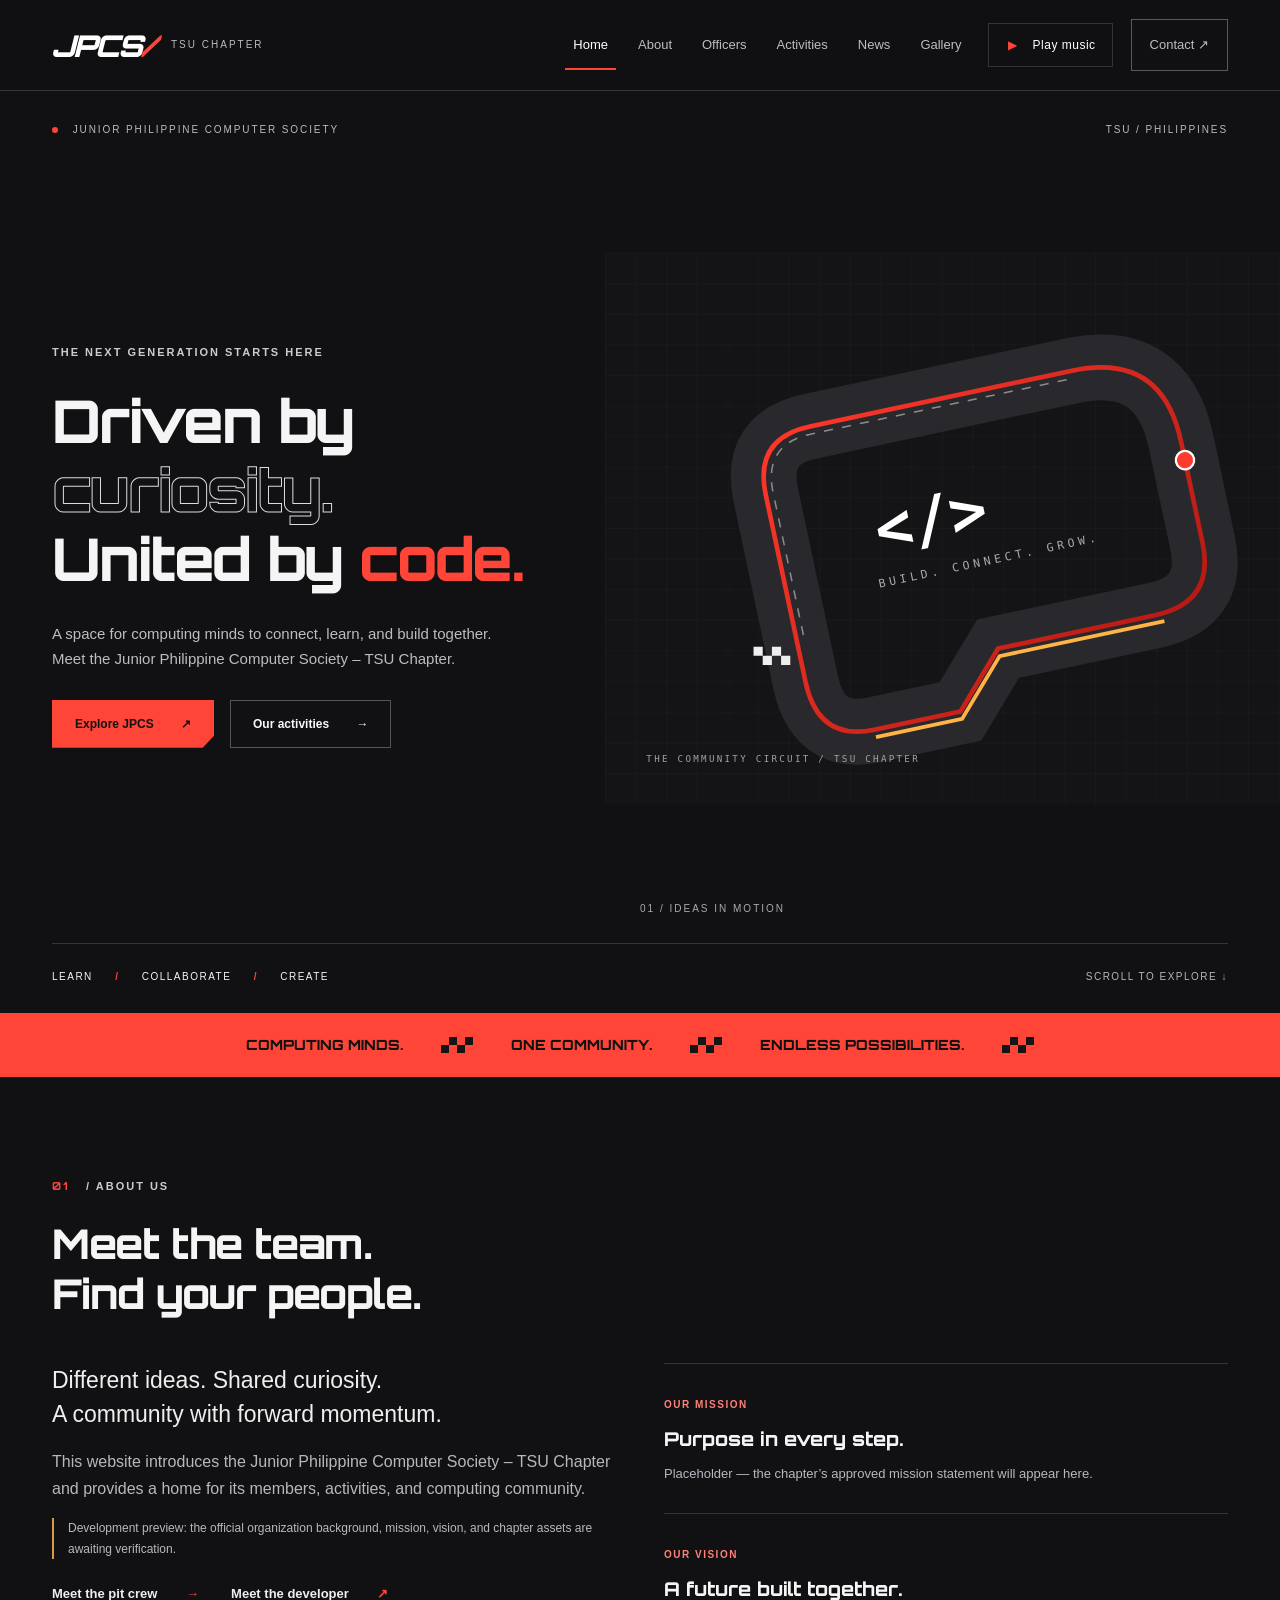
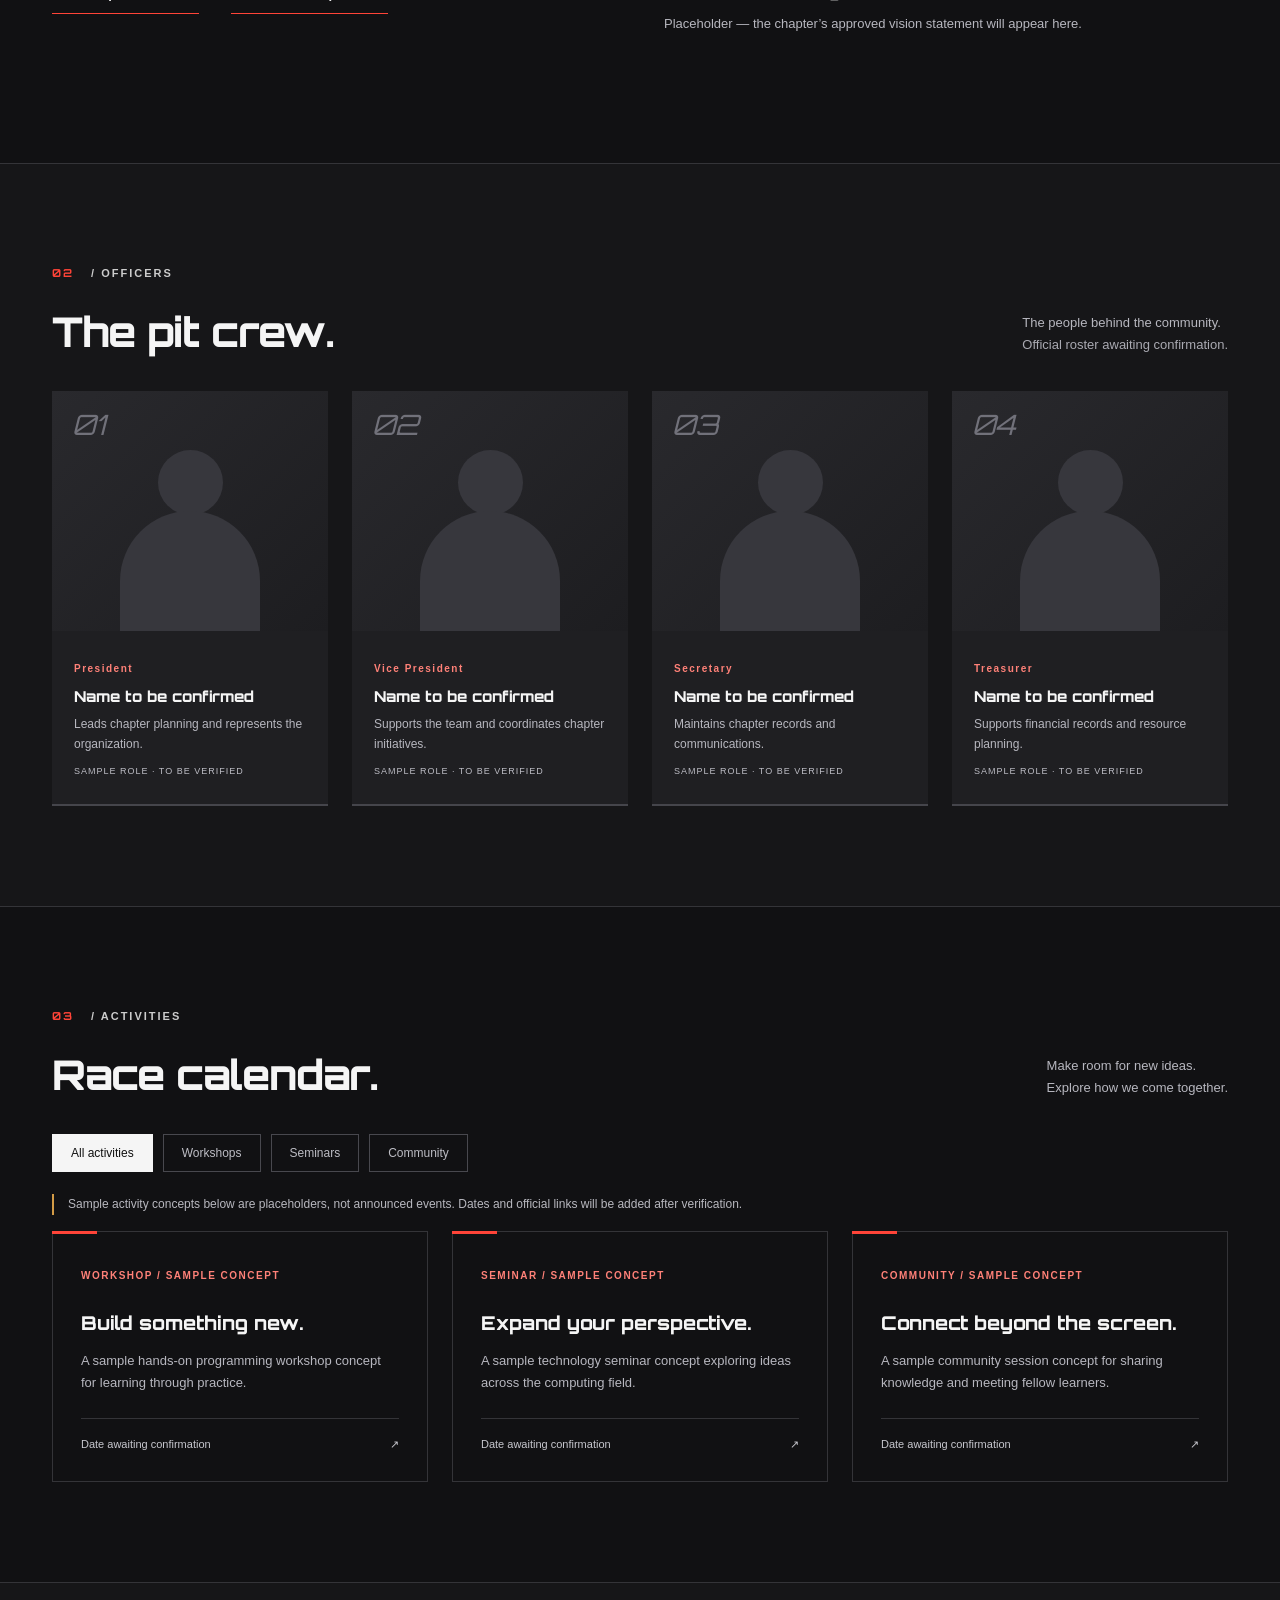
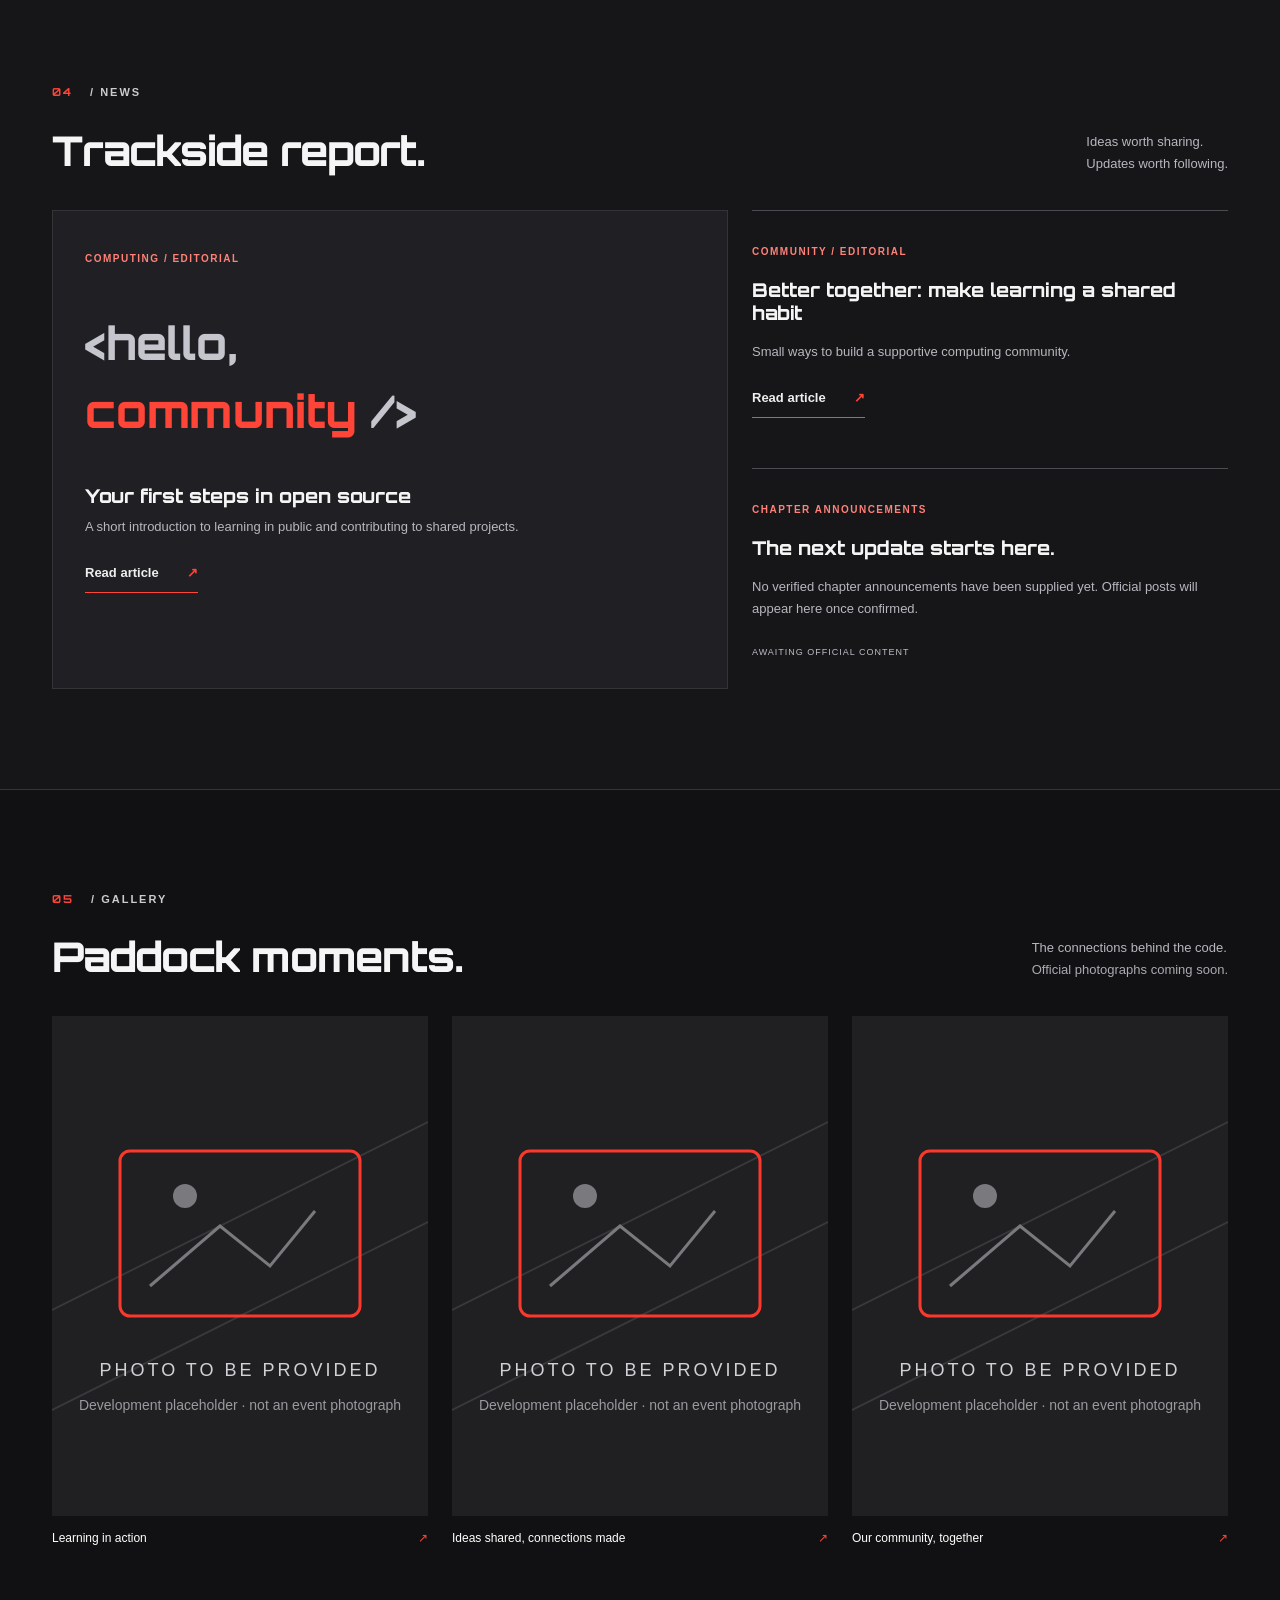
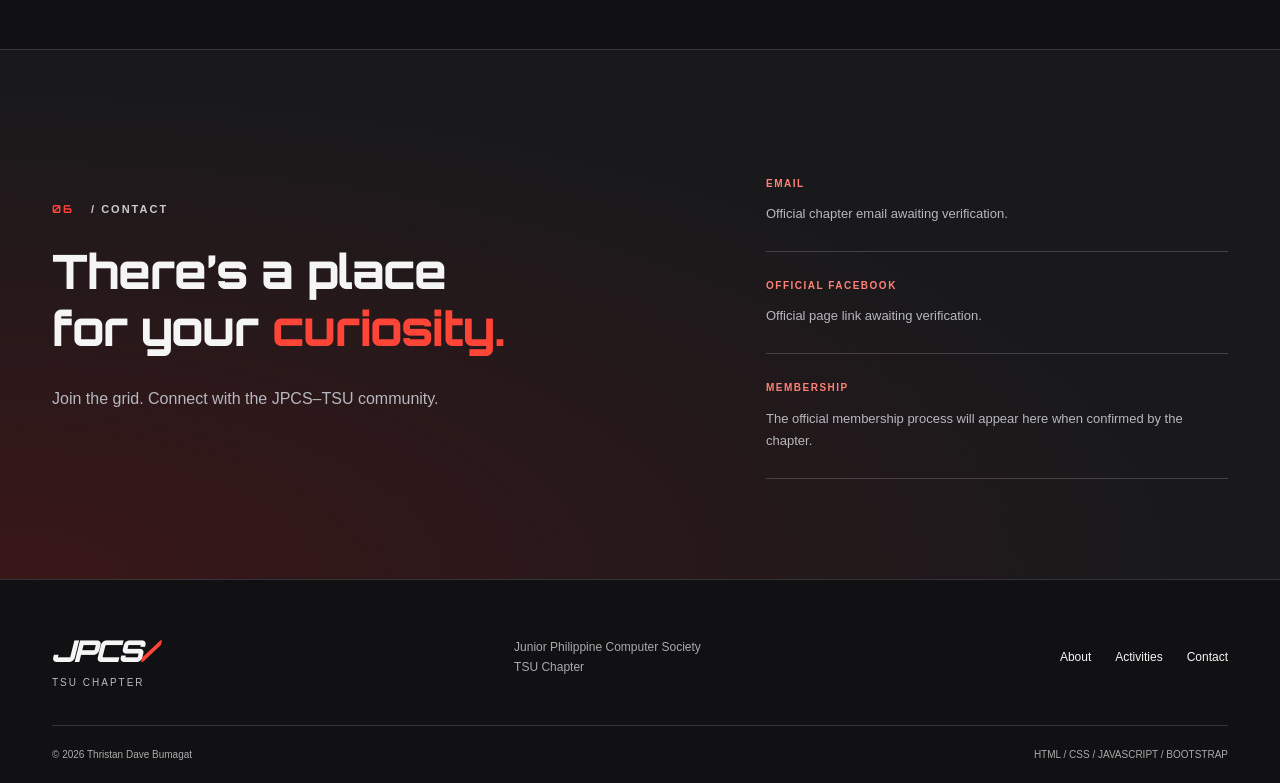
==== index.html @ ad4d5670 "fix directory issues" ====
<!doctype html>
<html lang="en">

<head>
    <meta charset="utf-8">
    <meta name="viewport" content="width=device-width, initial-scale=1">
    <meta name="description"
        content="Discover the Junior Philippine Computer Society – TSU Chapter: its community, team, activities, and announcements.">
    <meta name="theme-color" content="#111113">
    <title>JPCS–TSU | Driven by community</title>
    <link href="https://cdn.jsdelivr.net/npm/bootstrap@5.3.8/dist/css/bootstrap.min.css" rel="stylesheet" integrity="sha384-sRIl4kxILFvY47J16cr9ZwB07vP4J8+LH7qKQnuqkuIAvNWLzeN8tE5YBujZqJLB" crossorigin="anonymous">
    <link rel="icon" href="assets/images/favicon.svg" type="image/svg+xml">
    <link rel="stylesheet" href="vendor/bootstrap/bootstrap.min.css">
    <link rel="stylesheet" href="css/style.css">
</head>

<body><a class="skip-link" href="#main">Skip to content</a>
    <header class="site-header">
        <nav class="navbar navbar-expand-lg container" aria-label="Main navigation"><a class="navbar-brand"
                href="#home"><span class="brand">JPCS<span class="red">/</span></span><span class="brand-sub">TSU
                    CHAPTER</span></a><button class="navbar-toggler" type="button" data-bs-toggle="collapse"
                data-bs-target="#navigation" aria-controls="navigation" aria-expanded="false"
                aria-label="Toggle navigation"><span class="navbar-toggler-icon"></span></button>
            <div class="collapse navbar-collapse" id="navigation">
                <ul class="navbar-nav ms-auto">
                    <li class="nav-item"><a class="nav-link active" aria-current="location" href="#home">Home</a></li>
                    <li class="nav-item"><a class="nav-link" href="#about">About</a></li>
                    <li class="nav-item"><a class="nav-link" href="#officers">Officers</a></li>
                    <li class="nav-item"><a class="nav-link" href="#activities">Activities</a></li>
                    <li class="nav-item"><a class="nav-link" href="#news">News</a></li>
                    <li class="nav-item"><a class="nav-link" href="#gallery">Gallery</a></li>
                    <li class="nav-item music-nav-item"><button type="button" class="music-toggle" id="music-toggle" aria-controls="hero-music" aria-label="Play opening titles music" aria-pressed="false">
                                <span id="music-icon" aria-hidden="true">▶</span>
                                <span id="music-label">Play music</span>
                            </button></li>
                    <li class="nav-item"><a class="nav-link contact-nav" href="#contact">Contact <span
                                aria-hidden="true">↗</span></a></li>
                </ul>
            </div>
            
        </nav>
    </header>
    <main id="main">
        <section id="home" class="hero">
            <div class="container">
                <div class="hero-top"><span><i class="status-dot"></i> JUNIOR PHILIPPINE COMPUTER
                        SOCIETY</span><span>TSU / PHILIPPINES</span></div>
                <div class="row align-items-center g-0">
                    <div class="col-lg-6 hero-copy">
                        <p class="eyebrow">THE NEXT GENERATION STARTS HERE</p>
                        <h1>Driven by<br><span class="outline">curiosity.</span><br>United by <span
                                class="red">code.</span></h1>
                        <p class="hero-description">A space for computing minds to connect, learn, and build together.
                            Meet the Junior Philippine Computer Society – TSU Chapter.</p>
                        <div class="d-flex flex-wrap gap-3"><a class="btn btn-racing" href="#about">Explore JPCS <span
                                    aria-hidden="true">↗</span></a><a class="btn btn-outline-light"
                                href="#activities">Our activities <span aria-hidden="true">→</span></a></div>
                    </div>
                    <div class="col-lg-6 circuit-wrap"><img class="circuit" src="assets/images/community-circuit.svg"
                            width="960" height="720"
                            alt="An illustrated racing circuit with a code symbol, representing the computing community"><div class="circuit-controls">
                            
                            <span class="circuit-label">01 / IDEAS IN MOTION</span>
                        </div>
                        <audio id="hero-music" preload="none" src="assets/audio/opening-titles.mp3"></audio>
                        <span id="music-status" class="visually-hidden" role="status"></span></div>
                </div>
                <div class="hero-bottom"><span>LEARN <b>/</b> COLLABORATE <b>/</b> CREATE</span><a href="#about">SCROLL
                        TO EXPLORE ↓</a></div>
            </div>
        </section>
        <div class="ticker" aria-hidden="true"><span>COMPUTING MINDS.</span><span class="checkers"></span><span>ONE
                COMMUNITY.</span><span class="checkers"></span><span>ENDLESS POSSIBILITIES.</span><span
                class="checkers"></span></div>
        <section id="about" class="section">
            <div class="container">
                <div class="section-title">
                    <p class="eyebrow"><span>01</span> / ABOUT US</p>
                    <h2>Meet the team.<br>Find your people.</h2>
                </div>
                <div class="row g-5">
                    <div class="col-lg-6">
                        <p class="lead">Different ideas. Shared curiosity.<br>A community with forward momentum.</p>
                        <p>This website introduces the Junior Philippine Computer Society – TSU Chapter and provides a
                            home for its members, activities, and computing community.</p>
                        <p class="content-note">Development preview: the official organization background, mission,
                            vision, and chapter assets are awaiting verification.</p>
                        <div class="about-actions"><a class="text-link" href="#officers">Meet the pit crew <span
                                    aria-hidden="true">→</span></a><button type="button" class="text-link"
                                data-bs-toggle="modal" data-bs-target="#developer-modal">Meet the developer <span
                                    aria-hidden="true">↗</span></button>
                        </div>
                    </div>
                    <div class="col-lg-6">
                        <div class="principle"><span class="small-label">OUR MISSION</span>
                            <h3>Purpose in every step.</h3>
                            <p>Placeholder — the chapter’s approved mission statement will appear here.</p>
                        </div>
                        <div class="principle"><span class="small-label">OUR VISION</span>
                            <h3>A future built together.</h3>
                            <p>Placeholder — the chapter’s approved vision statement will appear here.</p>
                        </div>
                    </div>
                </div>
            </div>
        </section>
        <section id="officers" class="section section-alt">
            <div class="container">
                <div class="heading-row">
                    <div>
                        <p class="eyebrow"><span>02</span> / OFFICERS</p>
                        <h2>The pit crew.</h2>
                    </div>
                    <p>The people behind the community.<br><span class="muted">Official roster awaiting
                            confirmation.</span></p>
                </div>
                <div class="row g-4" id="officer-grid">
                    <div class="col-6 col-lg-3">
                        <article class="officer-card">
                            <div class="portrait" role="img" aria-label="Officer photograph placeholder"><span>01</span>
                            </div>
                            <div class="officer-copy"><span class="small-label">President</span>
                                <h3>Name to be confirmed</h3>
                                <p>Leads chapter planning and represents the organization.</p><span
                                    class="placeholder-label">SAMPLE ROLE · TO BE VERIFIED</span>
                            </div>
                        </article>
                    </div>
                    <div class="col-6 col-lg-3">
                        <article class="officer-card">
                            <div class="portrait" role="img" aria-label="Officer photograph placeholder"><span>02</span>
                            </div>
                            <div class="officer-copy"><span class="small-label">Vice President</span>
                                <h3>Name to be confirmed</h3>
                                <p>Supports the team and coordinates chapter initiatives.</p><span
                                    class="placeholder-label">SAMPLE ROLE · TO BE VERIFIED</span>
                            </div>
                        </article>
                    </div>
                    <div class="col-6 col-lg-3">
                        <article class="officer-card">
                            <div class="portrait" role="img" aria-label="Officer photograph placeholder"><span>03</span>
                            </div>
                            <div class="officer-copy"><span class="small-label">Secretary</span>
                                <h3>Name to be confirmed</h3>
                                <p>Maintains chapter records and communications.</p><span
                                    class="placeholder-label">SAMPLE ROLE · TO BE VERIFIED</span>
                            </div>
                        </article>
                    </div>
                    <div class="col-6 col-lg-3">
                        <article class="officer-card">
                            <div class="portrait" role="img" aria-label="Officer photograph placeholder"><span>04</span>
                            </div>
                            <div class="officer-copy"><span class="small-label">Treasurer</span>
                                <h3>Name to be confirmed</h3>
                                <p>Supports financial records and resource planning.</p><span
                                    class="placeholder-label">SAMPLE ROLE · TO BE VERIFIED</span>
                            </div>
                        </article>
                    </div>
                </div>
            </div>
        </section>
        <section id="activities" class="section">
            <div class="container">
                <div class="heading-row">
                    <div>
                        <p class="eyebrow"><span>03</span> / ACTIVITIES</p>
                        <h2>Race calendar.</h2>
                    </div>
                    <p>Make room for new ideas.<br>Explore how we come together.</p>
                </div>
                <div class="filters" role="group" aria-label="Filter activities"><button class="filter active"
                        data-filter="all" aria-pressed="true">All activities</button><button class="filter"
                        data-filter="workshop" aria-pressed="false">Workshops</button><button class="filter"
                        data-filter="seminar" aria-pressed="false">Seminars</button><button class="filter"
                        data-filter="community" aria-pressed="false">Community</button></div>
                <p class="content-note">Sample activity concepts below are placeholders, not announced events. Dates and
                    official links will be added after verification.</p>
                <div class="row g-4" id="activity-grid">
                    <div class="col-md-4 activity-item" data-category="workshop">
                        <article class="activity-card"><span class="small-label">WORKSHOP / SAMPLE CONCEPT</span>
                            <h3>Build something new.</h3>
                            <p>A sample hands-on programming workshop concept for learning through practice.</p>
                            <div class="activity-date"><span>Date awaiting confirmation</span><span>↗</span></div>
                        </article>
                    </div>
                    <div class="col-md-4 activity-item" data-category="seminar">
                        <article class="activity-card"><span class="small-label">SEMINAR / SAMPLE CONCEPT</span>
                            <h3>Expand your perspective.</h3>
                            <p>A sample technology seminar concept exploring ideas across the computing field.</p>
                            <div class="activity-date"><span>Date awaiting confirmation</span><span>↗</span></div>
                        </article>
                    </div>
                    <div class="col-md-4 activity-item" data-category="community">
                        <article class="activity-card"><span class="small-label">COMMUNITY / SAMPLE CONCEPT</span>
                            <h3>Connect beyond the screen.</h3>
                            <p>A sample community session concept for sharing knowledge and meeting fellow learners.</p>
                            <div class="activity-date"><span>Date awaiting confirmation</span><span>↗</span></div>
                        </article>
                    </div>
                </div>
                <p id="filter-status" class="visually-hidden" role="status"></p>
            </div>
        </section>
        <section id="news" class="section section-alt">
            <div class="container">
                <div class="heading-row">
                    <div>
                        <p class="eyebrow"><span>04</span> / NEWS</p>
                        <h2>Trackside report.</h2>
                    </div>
                    <p>Ideas worth sharing.<br>Updates worth following.</p>
                </div>
                <div class="row g-4">
                    <div class="col-md-7">
                        <article class="news-feature"><span class="small-label">COMPUTING / EDITORIAL</span>
                            <div class="code-art" aria-hidden="true">&lt;hello,<br><span>community</span> /&gt;</div>
                            <h3>Your first steps in open source</h3>
                            <p>A short introduction to learning in public and contributing to shared projects.</p>
                            <button class="text-link" data-bs-toggle="modal" data-bs-target="#open-source-modal">Read
                                article <span aria-hidden="true">↗</span></button>
                        </article>
                    </div>
                    <div class="col-md-5">
                        <article class="news-small"><span class="small-label">COMMUNITY / EDITORIAL</span>
                            <h3>Better together: make learning a shared habit</h3>
                            <p>Small ways to build a supportive computing community.</p><button class="text-link"
                                data-bs-toggle="modal" data-bs-target="#learning-modal">Read article <span
                                    aria-hidden="true">↗</span></button>
                        </article>
                        <article class="news-small announcement"><span class="small-label">CHAPTER ANNOUNCEMENTS</span>
                            <h3>The next update starts here.</h3>
                            <p>No verified chapter announcements have been supplied yet. Official posts will appear here
                                once confirmed.</p><span class="placeholder-label">AWAITING OFFICIAL CONTENT</span>
                        </article>
                    </div>
                </div>
            </div>
        </section>
        <section id="gallery" class="section">
            <div class="container">
                <div class="heading-row">
                    <div>
                        <p class="eyebrow"><span>05</span> / GALLERY</p>
                        <h2>Paddock moments.</h2>
                    </div>
                    <p>The connections behind the code.<br><span class="muted">Official photographs coming soon.</span>
                    </p>
                </div>
                <div class="row g-4" id="gallery-grid">
                    <div class="col-md-4"><button type="button" class="gallery-button" data-bs-toggle="modal"
                            data-bs-target="#gallery-0-modal"
                            aria-label="View Learning in action photo placeholder"><img
                                src="assets/images/photo-placeholder.svg" width="800" height="500" loading="lazy"
                                alt="Photo placeholder for Learning in action; official photograph not yet provided"><span
                                class="gallery-caption"><span>Learning in action</span><span
                                    aria-hidden="true">↗</span></span></button></div>
                    <div class="col-md-4"><button type="button" class="gallery-button" data-bs-toggle="modal"
                            data-bs-target="#gallery-1-modal"
                            aria-label="View Ideas shared, connections made photo placeholder"><img
                                src="assets/images/photo-placeholder.svg" width="800" height="500" loading="lazy"
                                alt="Photo placeholder for Ideas shared, connections made; official photograph not yet provided"><span
                                class="gallery-caption"><span>Ideas shared, connections made</span><span
                                    aria-hidden="true">↗</span></span></button></div>
                    <div class="col-md-4"><button type="button" class="gallery-button" data-bs-toggle="modal"
                            data-bs-target="#gallery-2-modal"
                            aria-label="View Our community, together photo placeholder"><img
                                src="assets/images/photo-placeholder.svg" width="800" height="500" loading="lazy"
                                alt="Photo placeholder for Our community, together; official photograph not yet provided"><span
                                class="gallery-caption"><span>Our community, together</span><span
                                    aria-hidden="true">↗</span></span></button></div>
                </div>
            </div>
        </section>
        <section id="contact" class="section contact-section">
            <div class="container">
                <div class="row g-5 align-items-center">
                    <div class="col-lg-7">
                        <p class="eyebrow"><span>06</span> / CONTACT</p>
                        <h2>There’s a place<br>for your <span class="red">curiosity.</span></h2>
                        <p>Join the grid. Connect with the JPCS–TSU community.</p>
                    </div>
                    <div class="col-lg-5">
                        <div class="contact-line"><span class="small-label">EMAIL</span>
                            <p>Official chapter email awaiting verification.</p>
                        </div>
                        <div class="contact-line"><span class="small-label">OFFICIAL FACEBOOK</span>
                            <p>Official page link awaiting verification.</p>
                        </div>
                        <div class="contact-line"><span class="small-label">MEMBERSHIP</span>
                            <p>The official membership process will appear here when confirmed by the chapter.</p>
                        </div>
                    </div>
                </div>
            </div>
        </section>
    </main>
    <footer>
        <div class="container">
            <div class="footer-top"><a class="brand" href="#home">JPCS<span class="red">/</span><span
                        class="brand-sub">TSU CHAPTER</span></a>
                <p>Junior Philippine Computer Society<br>TSU Chapter</p>
                <nav aria-label="Footer navigation"><a href="#about">About</a><a href="#activities">Activities</a><a
                        href="#contact">Contact</a></nav>
            </div>
            <div class="footer-bottom"><span>© <span id="year"></span> <a target="_blank"
                        href="https://kodekz.vercel.app/">Thristan Dave Bumagat</a></span><span>HTML / CSS
                    / JAVASCRIPT / BOOTSTRAP</span></div>
        </div>
    </footer>
    <button id="back-top" class="back-top" aria-label="Back to top" hidden>↑</button>
    <img id="back-top-car" class="back-top-car" src="assets/images/ferrari-car.avif" alt="" aria-hidden="true" hidden>
    <div class="modal fade" id="developer-modal" tabindex="-1" aria-labelledby="developer-modal-title"
        aria-hidden="true">
        <div class="modal-dialog modal-lg modal-dialog-centered modal-dialog-scrollable">
            <div class="modal-content">
                <div class="modal-header">
                    <h3 class="modal-title fs-5" id="developer-modal-title">Meet the developer</h3><button type="button"
                        class="btn-close btn-close-white" data-bs-dismiss="modal" aria-label="Close"></button>
                </div>
                <div class="modal-body article-body developer-profile">
                    <p>DESIGN &amp; DEVELOPMENT</p>
                    <p>Thristan Dave Bumagat</p>
                    <p>BSCS 3A</p>
                    <p>Built from my own wireframe, this website reflects a design and development process that I
                        directed from the start.</p>
                    <p>Rather than relying on unstructured prompts or vibe coding, I used agent-driven development with
                        Codex, guided by my own skills.md instructions. I defined the layout, set the requirements, and
                        directed the implementation to bring my design to life.</p><a
                        class="text-link developer-portfolio" href="https://kodekz.vercel.app/" target="_blank"
                        rel="noopener noreferrer">Check out my portfolio <span aria-hidden="true">↗</span><span
                            class="visually-hidden"> (opens in a new tab)</span></a>
                </div>
            </div>
        </div>
    </div>
    <div class="modal fade" id="open-source-modal" tabindex="-1" aria-labelledby="open-source-modal-title"
        aria-hidden="true">
        <div class="modal-dialog modal-lg modal-dialog-centered modal-dialog-scrollable">
            <div class="modal-content">
                <div class="modal-header">
                    <h3 class="modal-title fs-5" id="open-source-modal-title">Your first steps in open source</h3>
                    <button type="button" class="btn-close btn-close-white" data-bs-dismiss="modal"
                        aria-label="Close"></button>
                </div>
                <div class="modal-body article-body">
                    <p>Original introductory editorial · not an official chapter announcement.</p>
                    <p>Open source projects make their source code available under a license that defines how it may be
                        used, modified, and shared. Start by exploring a small project related to something you enjoy.
                        Read its README, license, and contribution guide before making changes.</p>
                    <p>A useful contribution can be a clearer explanation, a reproducible bug report, or a small
                        documentation fix. Ask focused questions and respect the maintainers’ time. Test your changes
                        and describe what you changed and why.</p>
                    <p>You do not need to know everything to begin. Choose one manageable task, learn from feedback, and
                        build confidence one contribution at a time.</p>
                </div>
            </div>
        </div>
    </div>
    <div class="modal fade" id="learning-modal" tabindex="-1" aria-labelledby="learning-modal-title" aria-hidden="true">
        <div class="modal-dialog modal-lg modal-dialog-centered modal-dialog-scrollable">
            <div class="modal-content">
                <div class="modal-header">
                    <h3 class="modal-title fs-5" id="learning-modal-title">Better together: make learning a shared habit
                    </h3><button type="button" class="btn-close btn-close-white" data-bs-dismiss="modal"
                        aria-label="Close"></button>
                </div>
                <div class="modal-body article-body">
                    <p>Original community editorial · not an official chapter announcement.</p>
                    <p>Learning alongside others gives you a chance to explain your thinking, compare approaches, and
                        discover questions you would not have asked alone.</p>
                    <p>Try a short study session with one clear goal. Take turns explaining a concept, leave room for
                        questions, and share resources with context. When someone gets stuck, guide them through the
                        reasoning instead of simply supplying an answer.</p>
                    <p>Keep the atmosphere welcoming. Credit the people whose work helps you, celebrate small
                        improvements, and remember that everyone starts somewhere.</p>
                </div>
            </div>
        </div>
    </div>
    <div class="modal fade" id="gallery-0-modal" tabindex="-1" aria-labelledby="gallery-0-modal-title"
        aria-hidden="true">
        <div class="modal-dialog modal-lg modal-dialog-centered modal-dialog-scrollable">
            <div class="modal-content">
                <div class="modal-header">
                    <h3 class="modal-title fs-5" id="gallery-0-modal-title">Learning in action</h3><button type="button"
                        class="btn-close btn-close-white" data-bs-dismiss="modal" aria-label="Close"></button>
                </div>
                <div class="modal-body"><img class="w-100" src="assets/images/photo-placeholder.svg" width="800"
                        height="500" alt="Development photo placeholder for Learning in action">
                    <p class="gallery-modal-caption mt-3 mb-0">Development placeholder. An approved chapter photograph
                        and verified caption will replace this illustration.</p>
                </div>
            </div>
        </div>
    </div>
    <div class="modal fade" id="gallery-1-modal" tabindex="-1" aria-labelledby="gallery-1-modal-title"
        aria-hidden="true">
        <div class="modal-dialog modal-lg modal-dialog-centered modal-dialog-scrollable">
            <div class="modal-content">
                <div class="modal-header">
                    <h3 class="modal-title fs-5" id="gallery-1-modal-title">Ideas shared, connections made</h3><button
                        type="button" class="btn-close btn-close-white" data-bs-dismiss="modal"
                        aria-label="Close"></button>
                </div>
                <div class="modal-body"><img class="w-100" src="assets/images/photo-placeholder.svg" width="800"
                        height="500" alt="Development photo placeholder for Ideas shared, connections made">
                    <p class="gallery-modal-caption mt-3 mb-0">Development placeholder. An approved chapter photograph
                        and verified caption will replace this illustration.</p>
                </div>
            </div>
        </div>
    </div>
    <div class="modal fade" id="gallery-2-modal" tabindex="-1" aria-labelledby="gallery-2-modal-title"
        aria-hidden="true">
        <div class="modal-dialog modal-lg modal-dialog-centered modal-dialog-scrollable">
            <div class="modal-content">
                <div class="modal-header">
                    <h3 class="modal-title fs-5" id="gallery-2-modal-title">Our community, together</h3><button
                        type="button" class="btn-close btn-close-white" data-bs-dismiss="modal"
                        aria-label="Close"></button>
                </div>
                <div class="modal-body"><img class="w-100" src="assets/images/photo-placeholder.svg" width="800"
                        height="500" alt="Development photo placeholder for Our community, together">
                    <p class="gallery-modal-caption mt-3 mb-0">Development placeholder. An approved chapter photograph
                        and verified caption will replace this illustration.</p>
                </div>
            </div>
        </div>
    </div>
    <script src="https://cdn.jsdelivr.net/npm/bootstrap@5.3.8/dist/js/bootstrap.bundle.min.js" integrity="sha384-FKyoEForCGlyvwx9Hj09JcYn3nv7wiPVlz7YYwJrWVcXK/BmnVDxM+D2scQbITxI" crossorigin="anonymous"></script>
    <audio id="click-sound" preload="auto" src="assets/audio/radio-click.mp3"></audio>
    <script src="vendor/bootstrap/bootstrap.bundle.min.js"></script>
    <script src="js/main.js"></script>
</body>

</html>
---- css/style.css ----
@font-face {
    font-family: Orbitron;
    src: url('../assets/fonts/Orbitron.ttf') format('truetype');
    font-weight: 400 900;
    font-display: swap
}

:root {
    --red: #ff4438;
    --bg: #111113;
    --panel: #1b1b1e;
    --muted: #aaaab2;
    --line: #343438;
    --display: Orbitron, system-ui, sans-serif
}

* {
    box-sizing: border-box
}

html {
    scroll-behavior: smooth;
    scroll-padding-top: 100px
}

body {
    background: var(--bg);
    color: #f5f5f5;
    font-family: Arial, Helvetica, sans-serif;
    line-height: 1.7
}

a {
    color: inherit;
    text-decoration: none
}

button,
a {
    touch-action: manipulation
}

button {
    font: inherit
}

a:focus-visible,
button:focus-visible {
    outline: 3px solid #ffc15b;
    outline-offset: 5px
}

.container {
    max-width: 1240px;
    padding-left: 32px;
    padding-right: 32px
}

.red {
    color: var(--red)
}

.muted {
    color: var(--muted)
}

.site-header {
    position: sticky;
    top: 0;
    z-index: 1030;
    background: #111113f5;
    border-bottom: 1px solid var(--line);
    backdrop-filter: blur(12px)
}

.navbar {
    min-height: 90px
}

.navbar-brand,
.navbar-brand:hover {
    color: white;
    display: flex;
    align-items: center;
    gap: 16px
}

.brand {
    font-family: var(--display);
    font-size: 30px;
    font-weight: 900;
    font-style: italic;
    letter-spacing: -2px
}

.brand-sub {
    font: 10px/1.4 Arial, sans-serif;
    letter-spacing: 2px;
    display: block;
    color: #bbb;
    max-width: 95px
}

.nav-link {
    color: #bcbcc2;
    font-size: 13px;
    margin-left: 14px;
    padding-top: 14px;
    padding-bottom: 14px
}

.nav-link:hover,
.nav-link.active {
    color: white
}

.nav-link.active {
    color: white;
    box-shadow: inset 0 -2px var(--red)
}

.contact-nav {
    border: 1px solid #59595e;
    padding-left: 18px !important;
    padding-right: 18px !important
}

.navbar-toggler {
    filter: invert(1);
    background: #ddd
}

.hero {
    overflow: hidden
}

.hero-top {
    display: flex;
    justify-content: space-between;
    color: #b9b9c0;
    font-size: 10px;
    letter-spacing: 1.9px;
    padding: 30px 0
}

.status-dot {
    display: inline-block;
    width: 6px;
    height: 6px;
    background: var(--red);
    border-radius: 50%;
    margin-right: 10px
}

.hero-copy {
    padding: 35px 0 55px;
    position: relative;
    z-index: 1
}

.eyebrow {
    font-size: 11px;
    font-weight: 700;
    letter-spacing: 2px;
    color: #ccc;
    margin-bottom: 24px
}

.eyebrow>span {
    font-family: var(--display);
    color: var(--red);
    margin-right: 12px
}

h1,
h2,
h3 {
    font-family: var(--display);
    font-weight: 800;
    line-height: 1.2
}

h1 {
    font-size: clamp(40px, 4.6vw, 64px);
    letter-spacing: -2px;
    line-height: 1.17
}

.outline {
    color: transparent;
    -webkit-text-stroke: 1px #ddd
}

.hero-description {
    color: #bcbcc4;
    max-width: 440px;
    margin: 28px 0;
    font-size: 15px
}

.btn {
    border-radius: 0;
    font-size: 12px;
    font-weight: 700;
    padding: 14px 22px
}

.btn span {
    margin-left: 24px
}

.btn-racing {
    background: var(--red);
    color: #111;
    clip-path: polygon(0 0, 100% 0, 100% 75%, 93% 100%, 0 100%)
}

.btn-racing:hover {
    background: #ff7269;
    color: #111
}

.btn-outline-light {
    border-color: #555
}

.circuit-wrap {
    position: relative
}

.circuit {
    width: 125%;
    max-width: none;
    margin-left: -6%;
    display: block
}

.circuit-label {
    position: absolute;
    bottom: 35px;
    right: 0;
    font-size: 10px;
    letter-spacing: 2px;
    color: #aaa
}

.hero-bottom {
    display: flex;
    justify-content: space-between;
    padding: 24px 0 28px;
    border-top: 1px solid var(--line);
    font-size: 10px;
    letter-spacing: 1.5px
}

.hero-bottom b {
    color: var(--red);
    margin: 0 18px
}

.hero-bottom a {
    color: #b5b5bd
}

.ticker {
    background: var(--red);
    color: #111;
    display: flex;
    align-items: center;
    justify-content: center;
    gap: 38px;
    padding: 20px 15px;
    font-family: var(--display);
    font-size: 14px;
    font-weight: 800;
    overflow: hidden;
    white-space: nowrap
}

.checkers {
    width: 32px;
    height: 16px;
    flex-shrink: 0;
    background: conic-gradient(#151515 25%, transparent 0 50%, #151515 0 75%, transparent 0) 0 0/16px 16px
}

.section {
    padding: 100px 0;
    border-bottom: 1px solid var(--line)
}

.section-alt {
    background: #161618
}

h2 {
    font-size: clamp(30px, 3.2vw, 44px);
    letter-spacing: -1px;
    margin: 0 0 28px
}

h3 {
    font-size: 19px
}

.section p {
    color: #b7b7bf
}

.section .eyebrow {
    color: #ccc
}

.section-title {
    margin-bottom: 45px
}

.lead {
    font-size: 23px;
    font-weight: 500;
    color: #eee !important;
    line-height: 1.5
}

.content-note {
    font-size: 12px;
    border-left: 2px solid #d39b46;
    padding-left: 14px;
    color: #b8b8bf !important
}

.text-link {
    display: inline-block;
    border: 0;
    border-bottom: 1px solid var(--red);
    background: none;
    color: #eee;
    padding: 8px 0;
    font-size: 13px;
    font-weight: 700
}

.text-link span {
    margin-left: 25px;
    color: var(--red)
}

.principle {
    border-top: 1px solid var(--line);
    padding: 25px 0 12px
}

.small-label {
    font-size: 10px;
    letter-spacing: 1.5px;
    font-weight: 700;
    color: #ff8178
}

.principle h3 {
    margin: 12px 0
}

.principle p {
    font-size: 13px
}

.heading-row {
    display: flex;
    justify-content: space-between;
    align-items: end;
    margin-bottom: 35px;
    gap: 24px
}

.heading-row h2 {
    margin-bottom: 0
}

.heading-row>p {
    font-size: 13px;
    margin: 0
}

.officer-card {
    border-bottom: 2px solid #45454b;
    background: #1f1f22
}

.portrait {
    height: 240px;
    background: linear-gradient(135deg, #29292d, #1d1d20);
    display: grid;
    place-items: center;
    position: relative;
    overflow: hidden
}

.portrait:after {
    content: '';
    position: absolute;
    bottom: -50px;
    width: 140px;
    height: 170px;
    border-radius: 70px 70px 0 0;
    background: #37373d
}

.portrait:before {
    content: '';
    width: 65px;
    height: 65px;
    border-radius: 50%;
    background: #37373d;
    transform: translateY(-28px)
}

.portrait span {
    position: absolute;
    top: 16px;
    left: 20px;
    font: italic 28px var(--display);
    color: #71717a
}

.officer-copy {
    padding: 22px
}

.officer-copy h3 {
    font-size: 15px;
    margin: 8px 0
}

.officer-copy p {
    font-size: 12px;
    margin-bottom: 0
}

.placeholder-label {
    font-size: 9px;
    letter-spacing: 1px;
    color: #bdbdc5
}

.filters {
    display: flex;
    gap: 10px;
    flex-wrap: wrap;
    margin-bottom: 22px
}

.filter {
    background: none;
    color: #bdbdc4;
    border: 1px solid #48484e;
    padding: 8px 18px;
    font-size: 12px
}

.filter.active {
    background: #f5f5f5;
    color: #111;
    border-color: #f5f5f5
}

.activity-card {
    height: 100%;
    border: 1px solid var(--line);
    padding: 28px;
    position: relative
}

.activity-card:before {
    content: '';
    position: absolute;
    top: -1px;
    left: -1px;
    height: 3px;
    width: 45px;
    background: var(--red)
}

.activity-card h3 {
    margin: 25px 0 15px
}

.activity-card p {
    font-size: 13px
}

.activity-date {
    border-top: 1px solid var(--line);
    padding-top: 16px;
    margin-top: 24px;
    font-size: 11px;
    display: flex;
    justify-content: space-between;
    gap: 12px;
    color: #c7c7ce
}

.news-feature {
    background: #202024;
    border: 1px solid var(--line);
    padding: 32px;
    height: 100%
}

.code-art {
    font: 800 clamp(24px, 4vw, 45px)/1.5 var(--display);
    padding: 40px 0;
    color: #c5c5cd
}

.code-art span {
    color: var(--red)
}

.news-feature p,
.news-small p {
    font-size: 13px
}

.news-small {
    padding: 25px 0;
    border-top: 1px solid #4b4b52
}

.news-small h3 {
    margin: 16px 0
}

.announcement {
    margin-top: 25px
}

.gallery-button {
    background: none;
    border: 0;
    padding: 0;
    width: 100%;
    text-align: left;
    color: white;
    display: block
}

.gallery-button img {
    width: 100%;
    aspect-ratio: 1.6;
    object-fit: cover;
    transition: filter .2s
}

.gallery-button:hover img {
    filter: brightness(1.2)
}

.gallery-caption {
    display: flex;
    justify-content: space-between;
    margin-top: 12px;
    font-size: 12px
}

.gallery-caption span:last-child {
    color: var(--red)
}

.contact-section {
    background: radial-gradient(ellipse at 0 100%, #3a1718, transparent 65%), #19191b
}

.contact-section h2 {
    font-size: clamp(32px, 3.7vw, 50px)
}

.contact-line {
    border-bottom: 1px solid #484044;
    padding: 18px 0
}

.contact-line p {
    font-size: 13px;
    margin: 8px 0
}

footer {
    padding: 45px 0 20px
}

.footer-top {
    display: flex;
    align-items: center;
    justify-content: space-between;
    gap: 25px
}

.footer-top p {
    font-size: 12px;
    color: #aaa;
    margin: 0
}

.footer-top nav {
    display: flex;
    gap: 24px;
    font-size: 12px
}

.footer-bottom {
    margin-top: 35px;
    border-top: 1px solid var(--line);
    padding-top: 20px;
    display: flex;
    justify-content: space-between;
    gap: 20px;
    font-size: 10px;
    color: #aaa
}

.back-top {
    position: fixed;
    bottom: 24px;
    right: 24px;
    width: 44px;
    height: 44px;
    background: var(--red);
    border: 0;
    color: #111;
    z-index: 1020;
    font-size: 24px
}

.modal-content {
    background: #202023;
    color: #eee;
    border: 1px solid #45454a
}

.modal-header {
    border-color: #45454a
}

.modal-body {
    padding: 25px;
    line-height: 1.8
}

.modal-body p {
    color: #ccc
}

.skip-link {
    position: fixed;
    top: -100px;
    left: 16px;
    z-index: 2000;
    padding: 12px;
    background: white;
    color: black
}

.skip-link:focus {
    top: 12px
}

[hidden] {
    display: none !important
}

@media(max-width:991px) {
    .navbar-collapse {
        padding-bottom: 20px
    }

    .nav-link {
        margin-left: 0
    }

    .hero-copy {
        padding-bottom: 10px
    }

    .circuit {
        width: 100%;
        margin: 0
    }

    .circuit-wrap {
        max-width: 600px;
        margin: auto
    }

    .circuit-label {
        bottom: 15px
    }

    .section {
        padding: 70px 0
    }

    .hero-top span:last-child {
        display: none
    }

    .ticker {
        justify-content: flex-start
    }

    .heading-row {
        align-items: start
    }

    .navbar-brand {
        margin-right: 0
    }
}

@media(max-width:575px) {
    .container {
        padding-left: 22px;
        padding-right: 22px
    }

    .navbar {
        min-height: 76px
    }

    .brand {
        font-size: 26px
    }

    .hero-top {
        font-size: 8px;
        letter-spacing: 1px
    }

    .hero-copy {
        padding-top: 22px
    }

    h1 {
        font-size: 39px;
        letter-spacing: -1px
    }

    .hero-description {
        font-size: 14px
    }

    .hero-bottom {
        font-size: 8px;
        gap: 15px
    }

    .hero-bottom b {
        margin: 0 6px
    }

    .hero-bottom a {
        max-width: 80px
    }

    .ticker {
        font-size: 11px;
        gap: 22px
    }

    .heading-row {
        display: block
    }

    .heading-row>p {
        margin-top: 20px
    }

    .portrait {
        height: 210px
    }

    .officer-copy {
        padding: 18px
    }

    .officer-copy h3 {
        font-size: 13px
    }

    .footer-top {
        flex-wrap: wrap
    }

    .footer-top nav {
        width: 100%
    }

    .footer-bottom {
        flex-direction: column;
        gap: 8px
    }

    .news-feature {
        padding: 23px
    }
}

@media(prefers-reduced-motion:reduce) {
    html {
        scroll-behavior: auto
    }

    *,
    *:before,
    *:after {
        animation: none !important;
        transition: none !important
    }
}

@media(max-width:575px) {
    .row.g-5 {
        --bs-gutter-x: 2rem
    }
}
/* Keep Bootstrap's active navbar state readable on the dark header. */
.site-header .navbar { --bs-navbar-active-color: #fff; }
.site-header .navbar-nav .nav-link.active { color: #fff; }
/* Minimal mobile navigation control. */
.site-header .navbar-toggler {
  filter: none;
  background: transparent;
  border: 0;
  border-radius: 0;
  padding: 10px;
  min-width: 44px;
  min-height: 44px;
  box-shadow: none;
}
.site-header .navbar-toggler-icon {
  width: 24px;
  height: 24px;
  background-image: url("data:image/svg+xml,%3Csvg xmlns='http://www.w3.org/2000/svg' viewBox='0 0 24 24'%3E%3Cpath fill='none' stroke='%23ffffff' stroke-linecap='round' stroke-width='1.5' d='M3 5h18M3 12h18M3 19h18'/%3E%3C/svg%3E");
}
.site-header .navbar-toggler:hover { background: #ffffff0a; }
.site-header .navbar-toggler:focus-visible {
  outline: 2px solid #fff;
  outline-offset: 3px;
}
/* Dialogs share the site's racing panel treatment. */
.modal { --bs-modal-border-radius: 0; --bs-modal-inner-border-radius: 0; }
.modal-backdrop { --bs-backdrop-opacity: .8; }
.modal-content {
  background: var(--bg);
  border: 1px solid var(--line);
  border-top: 3px solid var(--red);
  border-radius: 0;
  box-shadow: 0 24px 80px #0009;
  max-height: calc(100dvh - 48px);
}
.modal-header {
  padding: 24px 28px;
  gap: 20px;
  align-items: flex-start;
  background: #19191c;
  border-bottom: 1px solid var(--line);
}
.modal-title { line-height: 1.45; letter-spacing: -.4px; }
.modal-header .btn-close {
  flex-shrink: 0;
  opacity: .85;
  padding: 12px;
  margin: -4px -8px -4px 0;
  border-radius: 0;
}
.modal-header .btn-close:hover { opacity: 1; background-color: #ffffff0a; }
.modal-body { padding: 28px; overflow-y: auto; }
.modal-body p { color: #bcbcc4; font-size: 15px; }
.article-body > p:first-child {
  font-size: 12px;
  color: #d5d5dc;
  border-left: 2px solid var(--red);
  padding: 8px 14px;
  margin-bottom: 26px;
  background: #1b1b1e;
}
.modal-body p:last-child { margin-bottom: 0; }
.gallery-modal-caption { border-left: 2px solid var(--red); padding-left: 14px; font-size: 12px; }
@media (max-width:575px) {
  .modal-dialog { margin: 16px; }
  .modal-content { max-height: calc(100dvh - 32px); }
  .modal-header, .modal-body { padding: 20px; }
  .modal-title { font-size: 17px !important; }
  .modal-body p { font-size: 14px; }
}

.about-actions { display: flex; flex-wrap: wrap; align-items: center; gap: 12px 32px; }
.article-body.developer-profile > p:nth-child(2) {
  font-family: var(--display);
  font-size: clamp(21px, 4vw, 30px);
  font-weight: 800;
  line-height: 1.35;
  color: #fff;
  margin-bottom: 8px;
}
.article-body.developer-profile > p:nth-child(3) {
  color: var(--red);
  font-size: 12px;
  font-weight: 700;
  letter-spacing: 2px;
  margin-bottom: 28px;
}

.developer-portfolio { margin-top: 16px; }

.circuit-controls {
  display: flex;
  align-items: center;
  justify-content: space-between;
  flex-wrap: wrap;
  gap: 16px;
  padding: 12px 0 26px;
  position: relative;
}
.circuit-controls .circuit-label { position: static; }
.music-toggle {
  display: inline-flex;
  align-items: center;
  gap: 12px;
  min-height: 44px;
  padding: 10px 16px;
  background: transparent;
  border: 1px solid var(--line);
  color: #fff;
  font-size: 12px;
  letter-spacing: .5px;
  transition: border-color .2s, background-color .2s;
}
.music-toggle:hover, .music-toggle[aria-pressed="true"] {
  border-color: var(--red);
  background: #ff44380d;
}
#music-icon { color: var(--red); width: 16px; text-align: center; }

/* Keep music accessible even when the mobile navigation is collapsed. */
.site-header .navbar-brand { order: 0; }
.site-header .navbar-collapse { order: 1; }
.site-header .music-toggle { order: 2; margin-left: 18px; flex-shrink: 0; }
.site-header .navbar-toggler { order: 3; }
@media (max-width: 991px) {
  .site-header .music-toggle { margin-left: auto; margin-right: 8px; }
  .site-header .navbar-collapse { order: 4; }
}
@media (max-width: 575px) {
  .site-header .music-toggle { padding: 10px 12px; }
  .site-header #music-label {
    position: absolute;
    width: 1px;
    height: 1px;
    overflow: hidden;
    clip-path: inset(50%);
    white-space: nowrap;
  }
}

@media (min-width: 992px) {
  .site-header .navbar-nav { align-items: center; }
  .site-header .music-nav-item { margin-right: 4px; }
  .site-header .music-nav-item .music-toggle { margin-left: 18px; }
}
@media (max-width: 991px) {
  .site-header .music-nav-item .music-toggle { margin: 10px 0; }
}

.back-top-car {
  position: fixed;
  left: 50%;
  bottom: 0;
  width: 150vw;
  height: 140vh;
  max-height: none;
  object-fit: contain;
  pointer-events: none;
  z-index: 1040;
  transform: translate(-50%, 110%);
}
.back-top-car.is-rising {
  animation: car-rise 1.5s cubic-bezier(.25, .65, .5, 1) both;
}
@keyframes car-rise {
  0% { transform: translate(-50%, 110%); opacity: 0; }
  12% { opacity: 1; }
  75% { opacity: 1; }
  100% { transform: translate(-50%, -110vh); opacity: 0; }
}
@media (prefers-reduced-motion: reduce) {
  .back-top-car { display: none !important; }
}
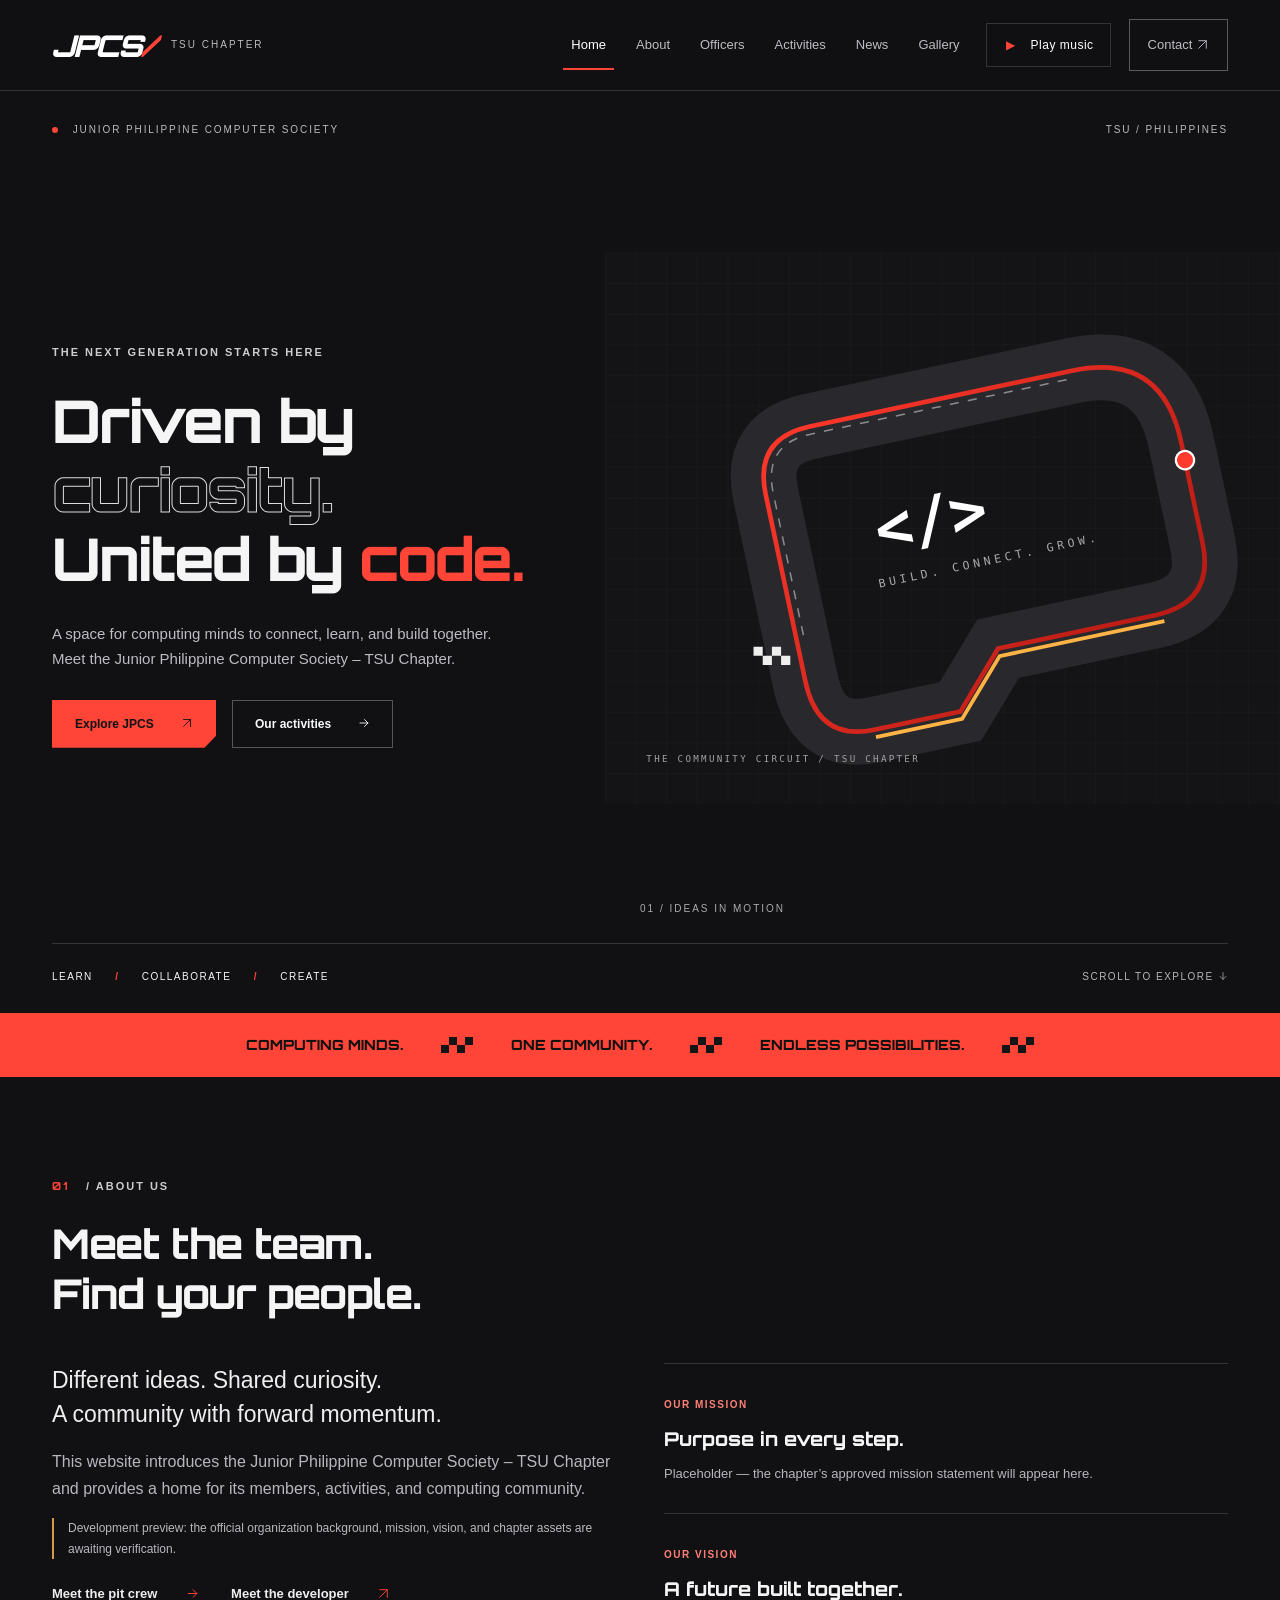
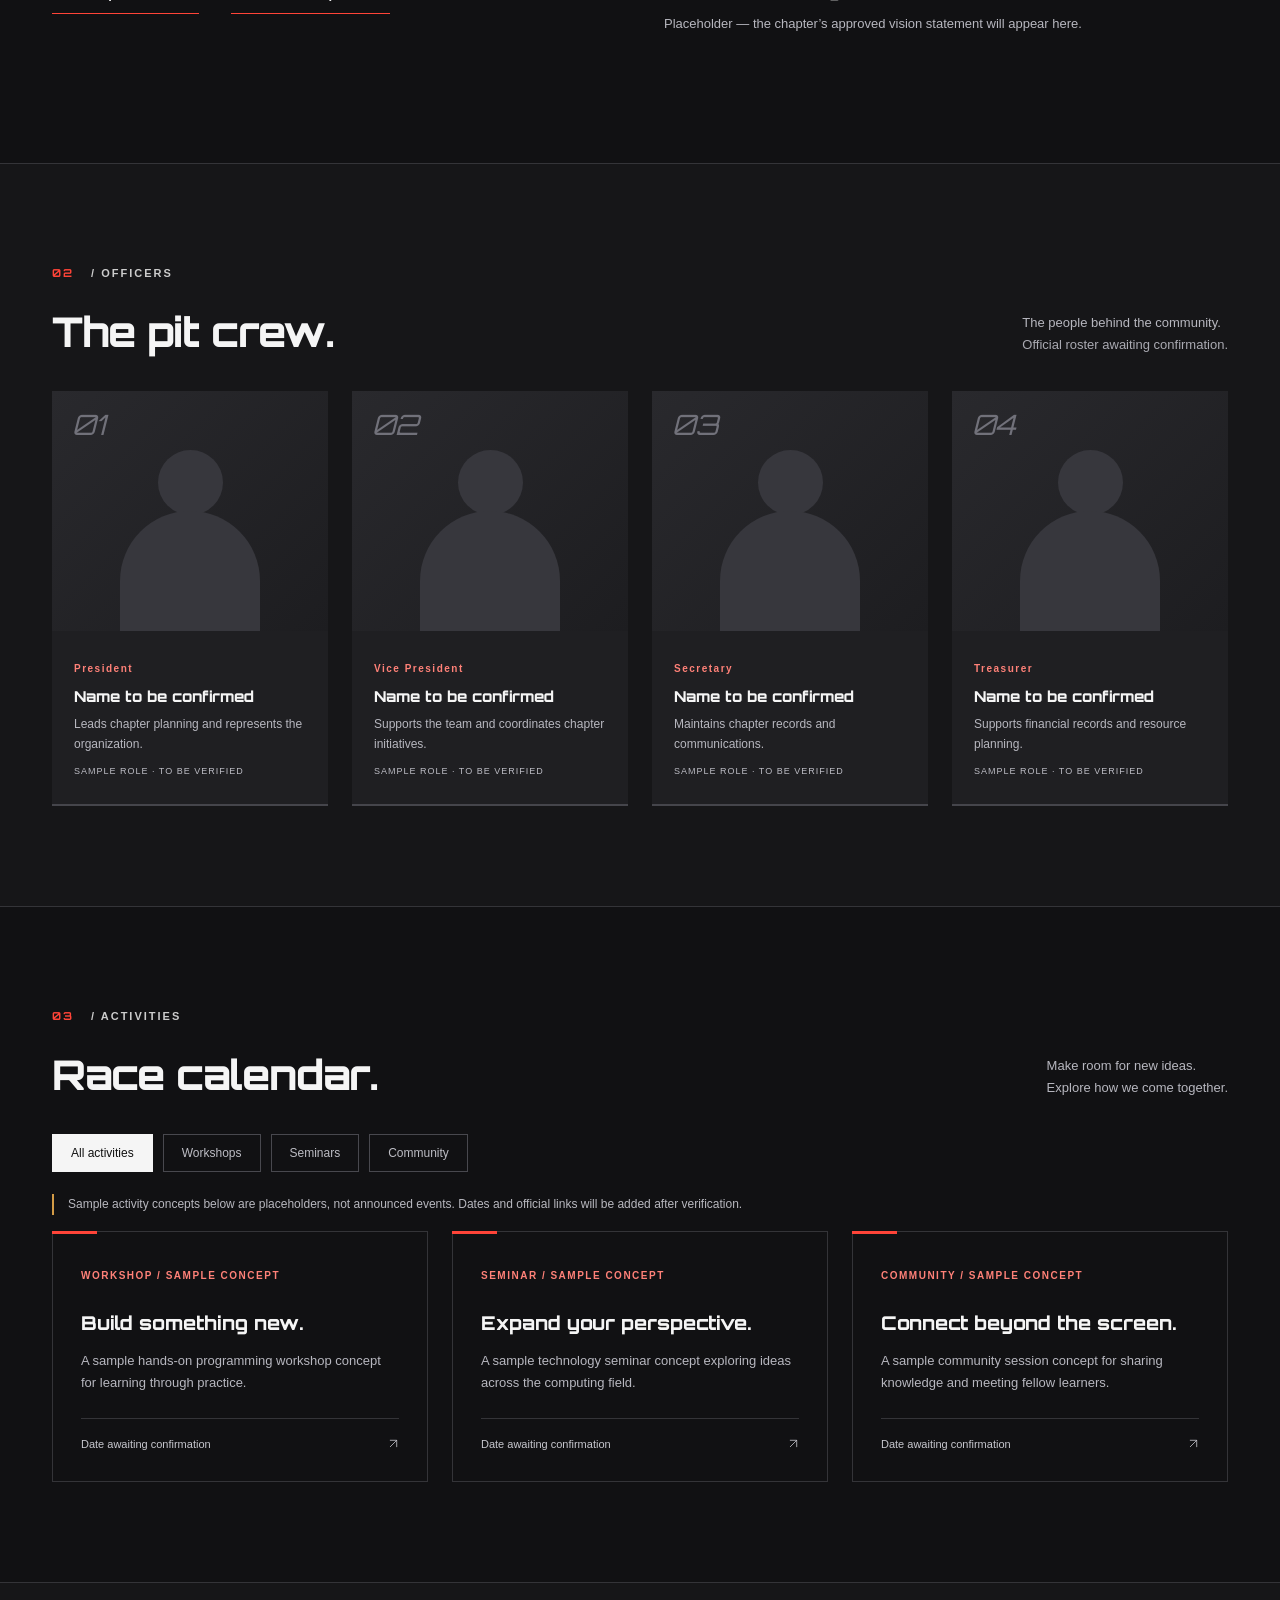
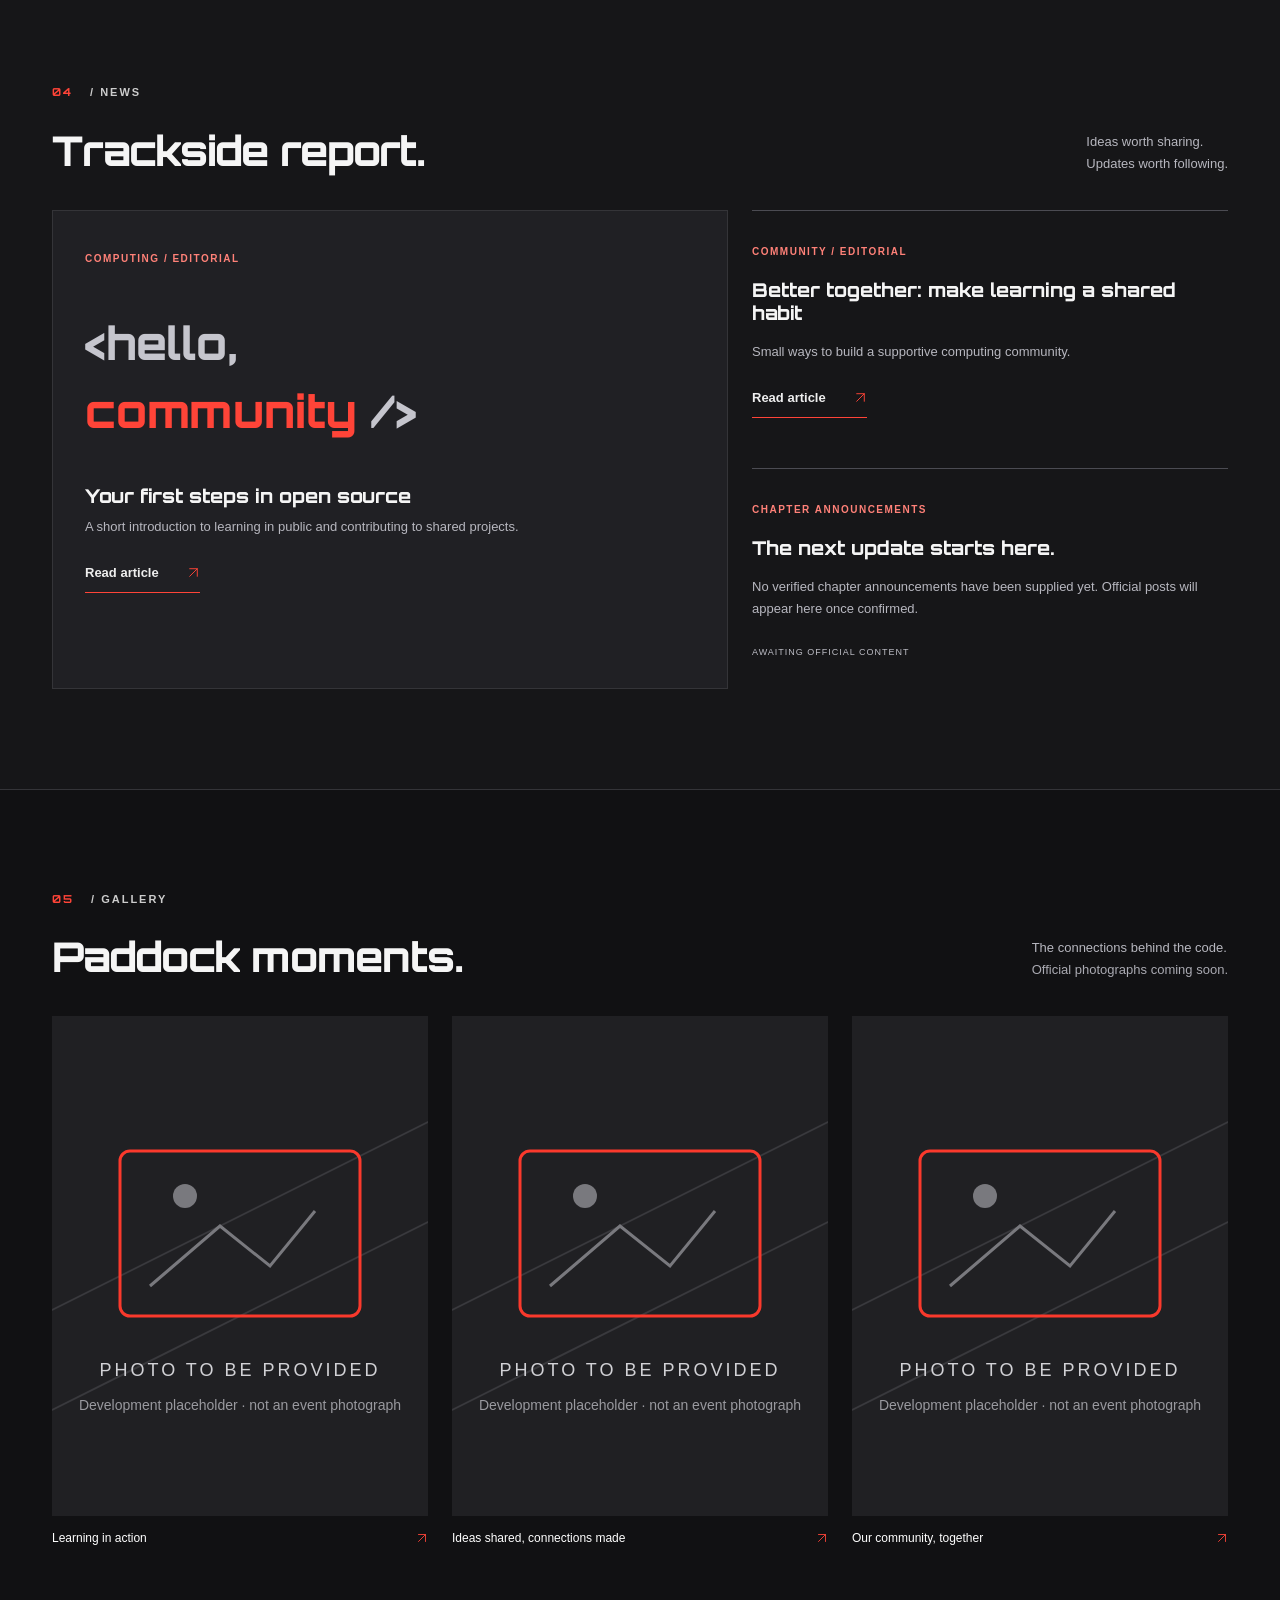
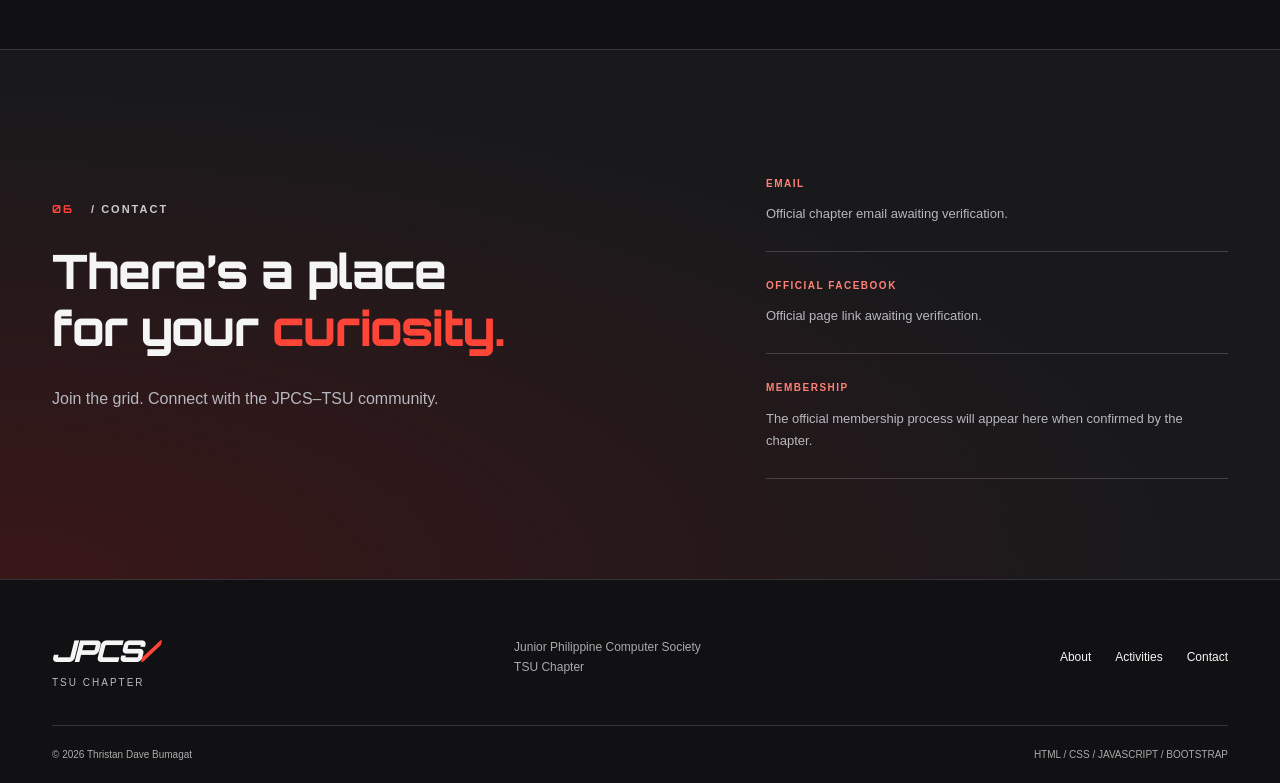
==== commit ad66eac6: "possible fix for apple device issues" ====
--- a/index.html
+++ b/index.html
@@ -34,7 +34,7 @@
                                 <span id="music-label">Play music</span>
                             </button></li>
                     <li class="nav-item"><a class="nav-link contact-nav" href="#contact">Contact <span
-                                aria-hidden="true">↗</span></a></li>
+                                aria-hidden="true"><svg class="arrow-icon" xmlns="http://www.w3.org/2000/svg" viewBox="0 0 24 24" fill="none" stroke="currentColor" stroke-width="1.75" stroke-linecap="round" stroke-linejoin="round" aria-hidden="true" focusable="false"><path d="M5 19 19 5M5 5h14v14"/></svg></span></a></li>
                 </ul>
             </div>
             
@@ -53,8 +53,8 @@
                         <p class="hero-description">A space for computing minds to connect, learn, and build together.
                             Meet the Junior Philippine Computer Society – TSU Chapter.</p>
                         <div class="d-flex flex-wrap gap-3"><a class="btn btn-racing" href="#about">Explore JPCS <span
-                                    aria-hidden="true">↗</span></a><a class="btn btn-outline-light"
-                                href="#activities">Our activities <span aria-hidden="true">→</span></a></div>
+                                    aria-hidden="true"><svg class="arrow-icon" xmlns="http://www.w3.org/2000/svg" viewBox="0 0 24 24" fill="none" stroke="currentColor" stroke-width="1.75" stroke-linecap="round" stroke-linejoin="round" aria-hidden="true" focusable="false"><path d="M5 19 19 5M5 5h14v14"/></svg></span></a><a class="btn btn-outline-light"
+                                href="#activities">Our activities <span aria-hidden="true"><svg class="arrow-icon" xmlns="http://www.w3.org/2000/svg" viewBox="0 0 24 24" fill="none" stroke="currentColor" stroke-width="1.75" stroke-linecap="round" stroke-linejoin="round" aria-hidden="true" focusable="false"><path d="M4 12h16m-7-7 7 7-7 7"/></svg></span></a></div>
                     </div>
                     <div class="col-lg-6 circuit-wrap"><img class="circuit" src="assets/images/community-circuit.svg"
                             width="960" height="720"
@@ -66,7 +66,7 @@
                         <span id="music-status" class="visually-hidden" role="status"></span></div>
                 </div>
                 <div class="hero-bottom"><span>LEARN <b>/</b> COLLABORATE <b>/</b> CREATE</span><a href="#about">SCROLL
-                        TO EXPLORE ↓</a></div>
+                        TO EXPLORE <svg class="arrow-icon" xmlns="http://www.w3.org/2000/svg" viewBox="0 0 24 24" fill="none" stroke="currentColor" stroke-width="1.75" stroke-linecap="round" stroke-linejoin="round" aria-hidden="true" focusable="false"><path d="M12 4v16m-7-7 7 7 7-7"/></svg></a></div>
             </div>
         </section>
         <div class="ticker" aria-hidden="true"><span>COMPUTING MINDS.</span><span class="checkers"></span><span>ONE
@@ -86,9 +86,9 @@
                         <p class="content-note">Development preview: the official organization background, mission,
                             vision, and chapter assets are awaiting verification.</p>
                         <div class="about-actions"><a class="text-link" href="#officers">Meet the pit crew <span
-                                    aria-hidden="true">→</span></a><button type="button" class="text-link"
+                                    aria-hidden="true"><svg class="arrow-icon" xmlns="http://www.w3.org/2000/svg" viewBox="0 0 24 24" fill="none" stroke="currentColor" stroke-width="1.75" stroke-linecap="round" stroke-linejoin="round" aria-hidden="true" focusable="false"><path d="M4 12h16m-7-7 7 7-7 7"/></svg></span></a><button type="button" class="text-link"
                                 data-bs-toggle="modal" data-bs-target="#developer-modal">Meet the developer <span
-                                    aria-hidden="true">↗</span></button>
+                                    aria-hidden="true"><svg class="arrow-icon" xmlns="http://www.w3.org/2000/svg" viewBox="0 0 24 24" fill="none" stroke="currentColor" stroke-width="1.75" stroke-linecap="round" stroke-linejoin="round" aria-hidden="true" focusable="false"><path d="M5 19 19 5M5 5h14v14"/></svg></span></button>
                         </div>
                     </div>
                     <div class="col-lg-6">
@@ -183,21 +183,21 @@
                         <article class="activity-card"><span class="small-label">WORKSHOP / SAMPLE CONCEPT</span>
                             <h3>Build something new.</h3>
                             <p>A sample hands-on programming workshop concept for learning through practice.</p>
-                            <div class="activity-date"><span>Date awaiting confirmation</span><span>↗</span></div>
+                            <div class="activity-date"><span>Date awaiting confirmation</span><span><svg class="arrow-icon" xmlns="http://www.w3.org/2000/svg" viewBox="0 0 24 24" fill="none" stroke="currentColor" stroke-width="1.75" stroke-linecap="round" stroke-linejoin="round" aria-hidden="true" focusable="false"><path d="M5 19 19 5M5 5h14v14"/></svg></span></div>
                         </article>
                     </div>
                     <div class="col-md-4 activity-item" data-category="seminar">
                         <article class="activity-card"><span class="small-label">SEMINAR / SAMPLE CONCEPT</span>
                             <h3>Expand your perspective.</h3>
                             <p>A sample technology seminar concept exploring ideas across the computing field.</p>
-                            <div class="activity-date"><span>Date awaiting confirmation</span><span>↗</span></div>
+                            <div class="activity-date"><span>Date awaiting confirmation</span><span><svg class="arrow-icon" xmlns="http://www.w3.org/2000/svg" viewBox="0 0 24 24" fill="none" stroke="currentColor" stroke-width="1.75" stroke-linecap="round" stroke-linejoin="round" aria-hidden="true" focusable="false"><path d="M5 19 19 5M5 5h14v14"/></svg></span></div>
                         </article>
                     </div>
                     <div class="col-md-4 activity-item" data-category="community">
                         <article class="activity-card"><span class="small-label">COMMUNITY / SAMPLE CONCEPT</span>
                             <h3>Connect beyond the screen.</h3>
                             <p>A sample community session concept for sharing knowledge and meeting fellow learners.</p>
-                            <div class="activity-date"><span>Date awaiting confirmation</span><span>↗</span></div>
+                            <div class="activity-date"><span>Date awaiting confirmation</span><span><svg class="arrow-icon" xmlns="http://www.w3.org/2000/svg" viewBox="0 0 24 24" fill="none" stroke="currentColor" stroke-width="1.75" stroke-linecap="round" stroke-linejoin="round" aria-hidden="true" focusable="false"><path d="M5 19 19 5M5 5h14v14"/></svg></span></div>
                         </article>
                     </div>
                 </div>
@@ -220,7 +220,7 @@
                             <h3>Your first steps in open source</h3>
                             <p>A short introduction to learning in public and contributing to shared projects.</p>
                             <button class="text-link" data-bs-toggle="modal" data-bs-target="#open-source-modal">Read
-                                article <span aria-hidden="true">↗</span></button>
+                                article <span aria-hidden="true"><svg class="arrow-icon" xmlns="http://www.w3.org/2000/svg" viewBox="0 0 24 24" fill="none" stroke="currentColor" stroke-width="1.75" stroke-linecap="round" stroke-linejoin="round" aria-hidden="true" focusable="false"><path d="M5 19 19 5M5 5h14v14"/></svg></span></button>
                         </article>
                     </div>
                     <div class="col-md-5">
@@ -228,7 +228,7 @@
                             <h3>Better together: make learning a shared habit</h3>
                             <p>Small ways to build a supportive computing community.</p><button class="text-link"
                                 data-bs-toggle="modal" data-bs-target="#learning-modal">Read article <span
-                                    aria-hidden="true">↗</span></button>
+                                    aria-hidden="true"><svg class="arrow-icon" xmlns="http://www.w3.org/2000/svg" viewBox="0 0 24 24" fill="none" stroke="currentColor" stroke-width="1.75" stroke-linecap="round" stroke-linejoin="round" aria-hidden="true" focusable="false"><path d="M5 19 19 5M5 5h14v14"/></svg></span></button>
                         </article>
                         <article class="news-small announcement"><span class="small-label">CHAPTER ANNOUNCEMENTS</span>
                             <h3>The next update starts here.</h3>
@@ -256,21 +256,21 @@
                                 src="assets/images/photo-placeholder.svg" width="800" height="500" loading="lazy"
                                 alt="Photo placeholder for Learning in action; official photograph not yet provided"><span
                                 class="gallery-caption"><span>Learning in action</span><span
-                                    aria-hidden="true">↗</span></span></button></div>
+                                    aria-hidden="true"><svg class="arrow-icon" xmlns="http://www.w3.org/2000/svg" viewBox="0 0 24 24" fill="none" stroke="currentColor" stroke-width="1.75" stroke-linecap="round" stroke-linejoin="round" aria-hidden="true" focusable="false"><path d="M5 19 19 5M5 5h14v14"/></svg></span></span></button></div>
                     <div class="col-md-4"><button type="button" class="gallery-button" data-bs-toggle="modal"
                             data-bs-target="#gallery-1-modal"
                             aria-label="View Ideas shared, connections made photo placeholder"><img
                                 src="assets/images/photo-placeholder.svg" width="800" height="500" loading="lazy"
                                 alt="Photo placeholder for Ideas shared, connections made; official photograph not yet provided"><span
                                 class="gallery-caption"><span>Ideas shared, connections made</span><span
-                                    aria-hidden="true">↗</span></span></button></div>
+                                    aria-hidden="true"><svg class="arrow-icon" xmlns="http://www.w3.org/2000/svg" viewBox="0 0 24 24" fill="none" stroke="currentColor" stroke-width="1.75" stroke-linecap="round" stroke-linejoin="round" aria-hidden="true" focusable="false"><path d="M5 19 19 5M5 5h14v14"/></svg></span></span></button></div>
                     <div class="col-md-4"><button type="button" class="gallery-button" data-bs-toggle="modal"
                             data-bs-target="#gallery-2-modal"
                             aria-label="View Our community, together photo placeholder"><img
                                 src="assets/images/photo-placeholder.svg" width="800" height="500" loading="lazy"
                                 alt="Photo placeholder for Our community, together; official photograph not yet provided"><span
                                 class="gallery-caption"><span>Our community, together</span><span
-                                    aria-hidden="true">↗</span></span></button></div>
+                                    aria-hidden="true"><svg class="arrow-icon" xmlns="http://www.w3.org/2000/svg" viewBox="0 0 24 24" fill="none" stroke="currentColor" stroke-width="1.75" stroke-linecap="round" stroke-linejoin="round" aria-hidden="true" focusable="false"><path d="M5 19 19 5M5 5h14v14"/></svg></span></span></button></div>
                 </div>
             </div>
         </section>
@@ -310,7 +310,7 @@
                     / JAVASCRIPT / BOOTSTRAP</span></div>
         </div>
     </footer>
-    <button id="back-top" class="back-top" aria-label="Back to top" hidden>↑</button>
+    <button id="back-top" class="back-top" aria-label="Back to top" hidden><svg class="arrow-icon" xmlns="http://www.w3.org/2000/svg" viewBox="0 0 24 24" fill="none" stroke="currentColor" stroke-width="1.75" stroke-linecap="round" stroke-linejoin="round" aria-hidden="true" focusable="false"><path d="M12 20V4m-7 7 7-7 7 7"/></svg></button>
     <img id="back-top-car" class="back-top-car" src="assets/images/ferrari-car.avif" alt="" aria-hidden="true" hidden>
     <div class="modal fade" id="developer-modal" tabindex="-1" aria-labelledby="developer-modal-title"
         aria-hidden="true">
@@ -330,7 +330,7 @@
                         Codex, guided by my own skills.md instructions. I defined the layout, set the requirements, and
                         directed the implementation to bring my design to life.</p><a
                         class="text-link developer-portfolio" href="https://kodekz.vercel.app/" target="_blank"
-                        rel="noopener noreferrer">Check out my portfolio <span aria-hidden="true">↗</span><span
+                        rel="noopener noreferrer">Check out my portfolio <span aria-hidden="true"><svg class="arrow-icon" xmlns="http://www.w3.org/2000/svg" viewBox="0 0 24 24" fill="none" stroke="currentColor" stroke-width="1.75" stroke-linecap="round" stroke-linejoin="round" aria-hidden="true" focusable="false"><path d="M5 19 19 5M5 5h14v14"/></svg></span><span
                             class="visually-hidden"> (opens in a new tab)</span></a>
                 </div>
             </div>
--- a/css/style.css
+++ b/css/style.css
@@ -998,3 +998,12 @@
 }
 
 
+
+/* Vector arrows keep their shape and color on iOS without emoji font substitution. */
+.arrow-icon {
+  display: inline-block;
+  width: 1em;
+  height: 1em;
+  vertical-align: -.125em;
+  flex-shrink: 0;
+}
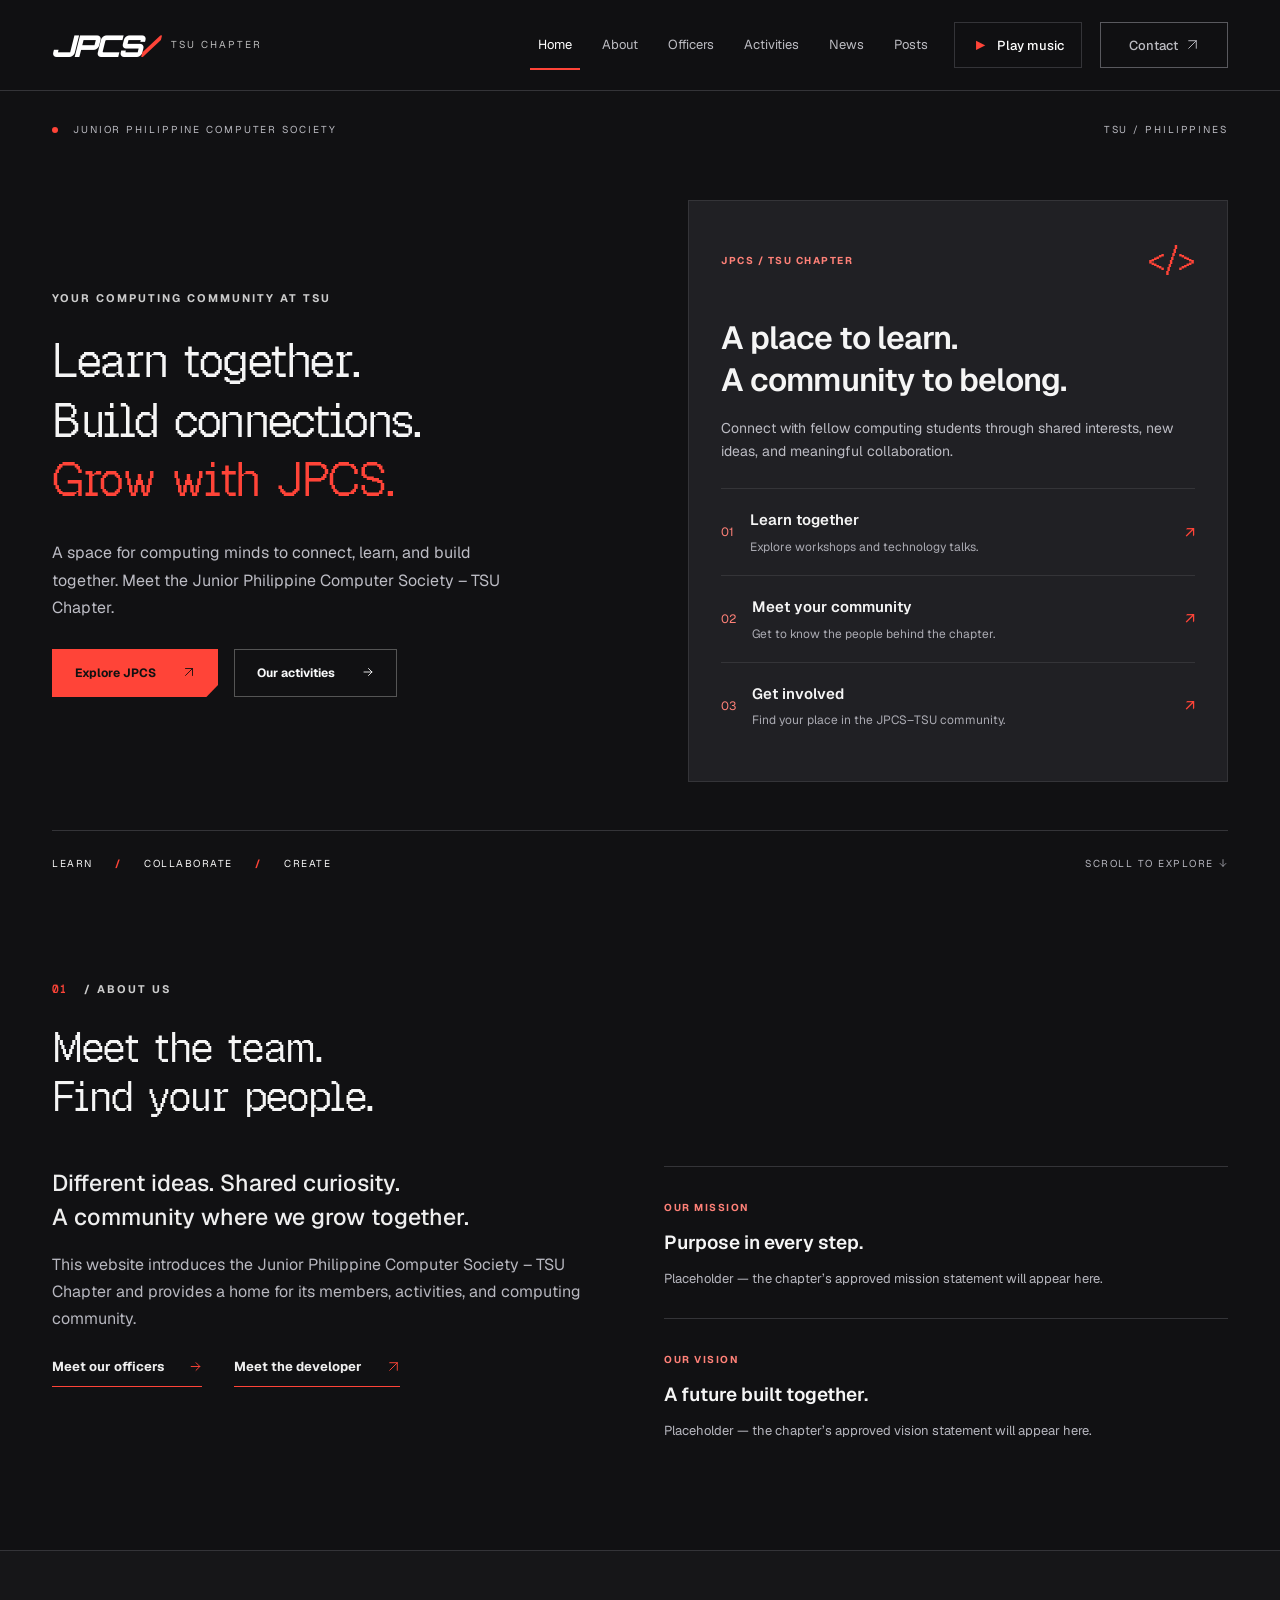
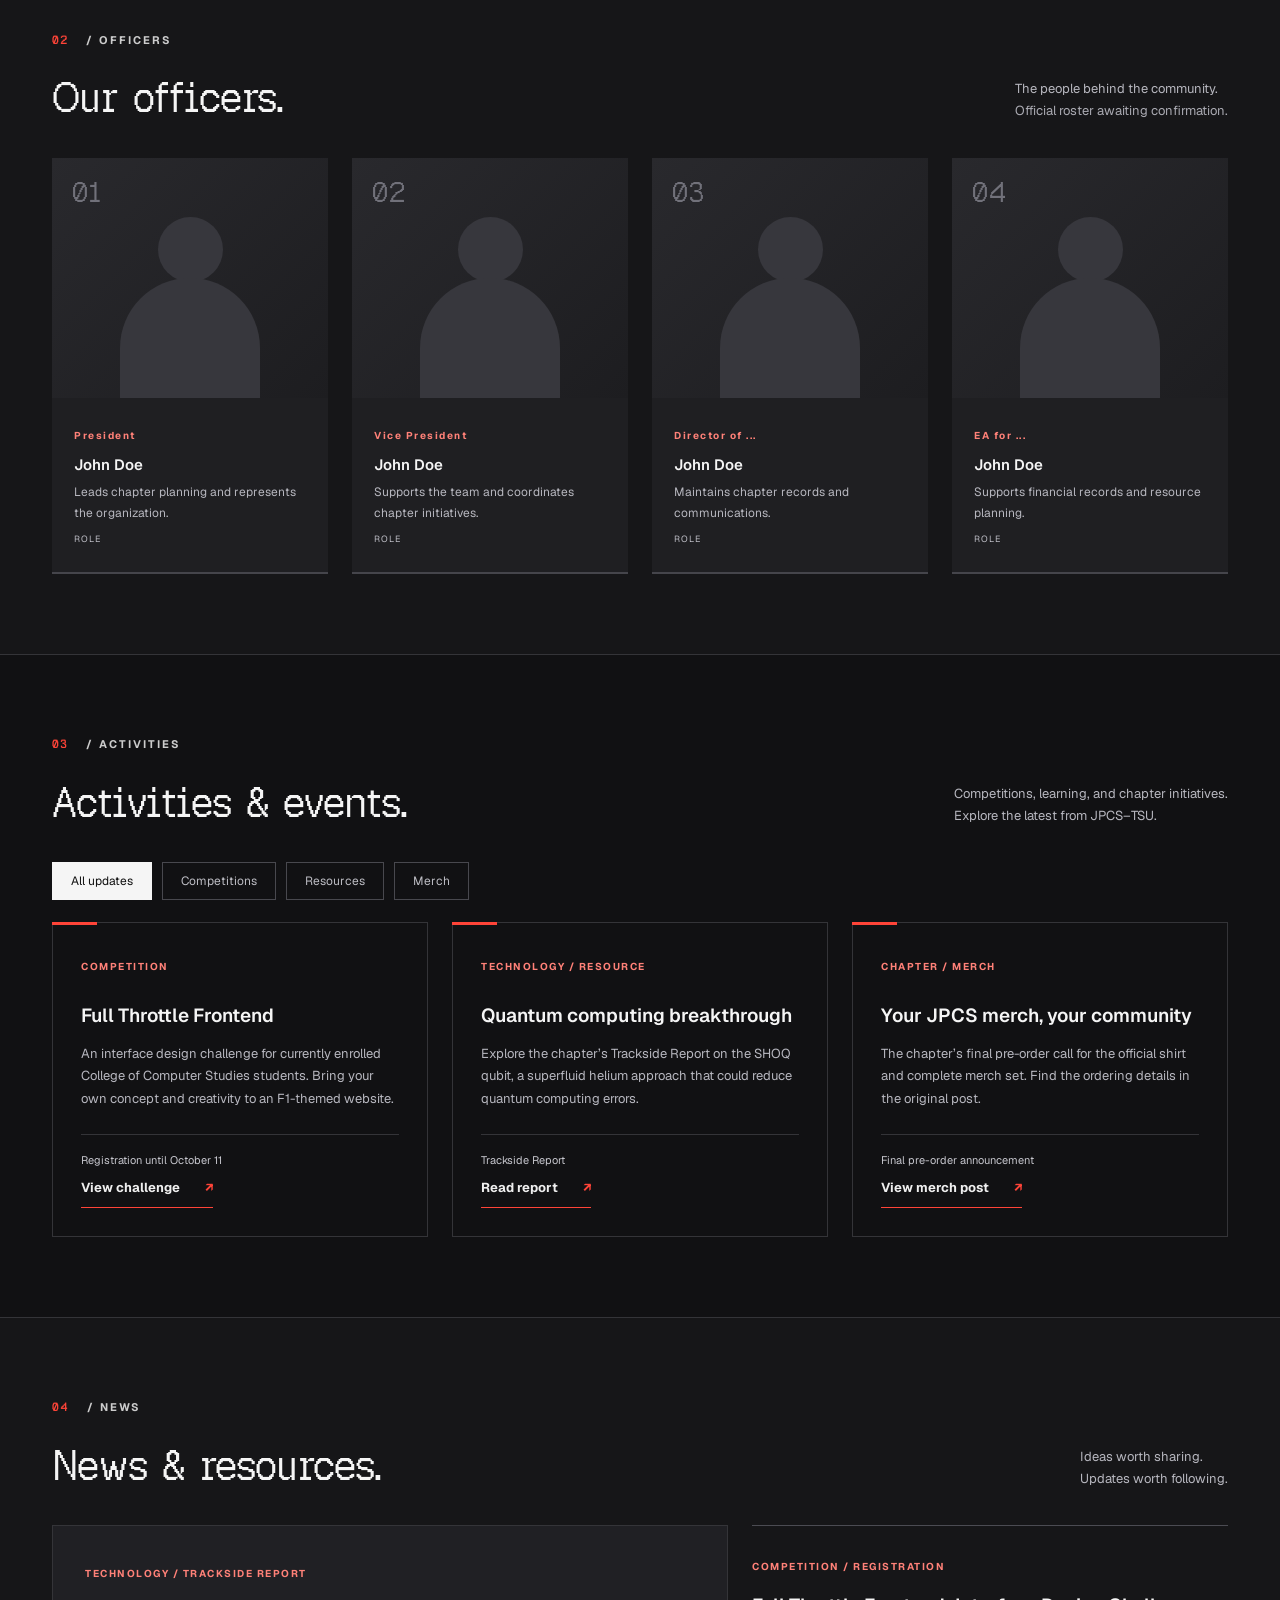
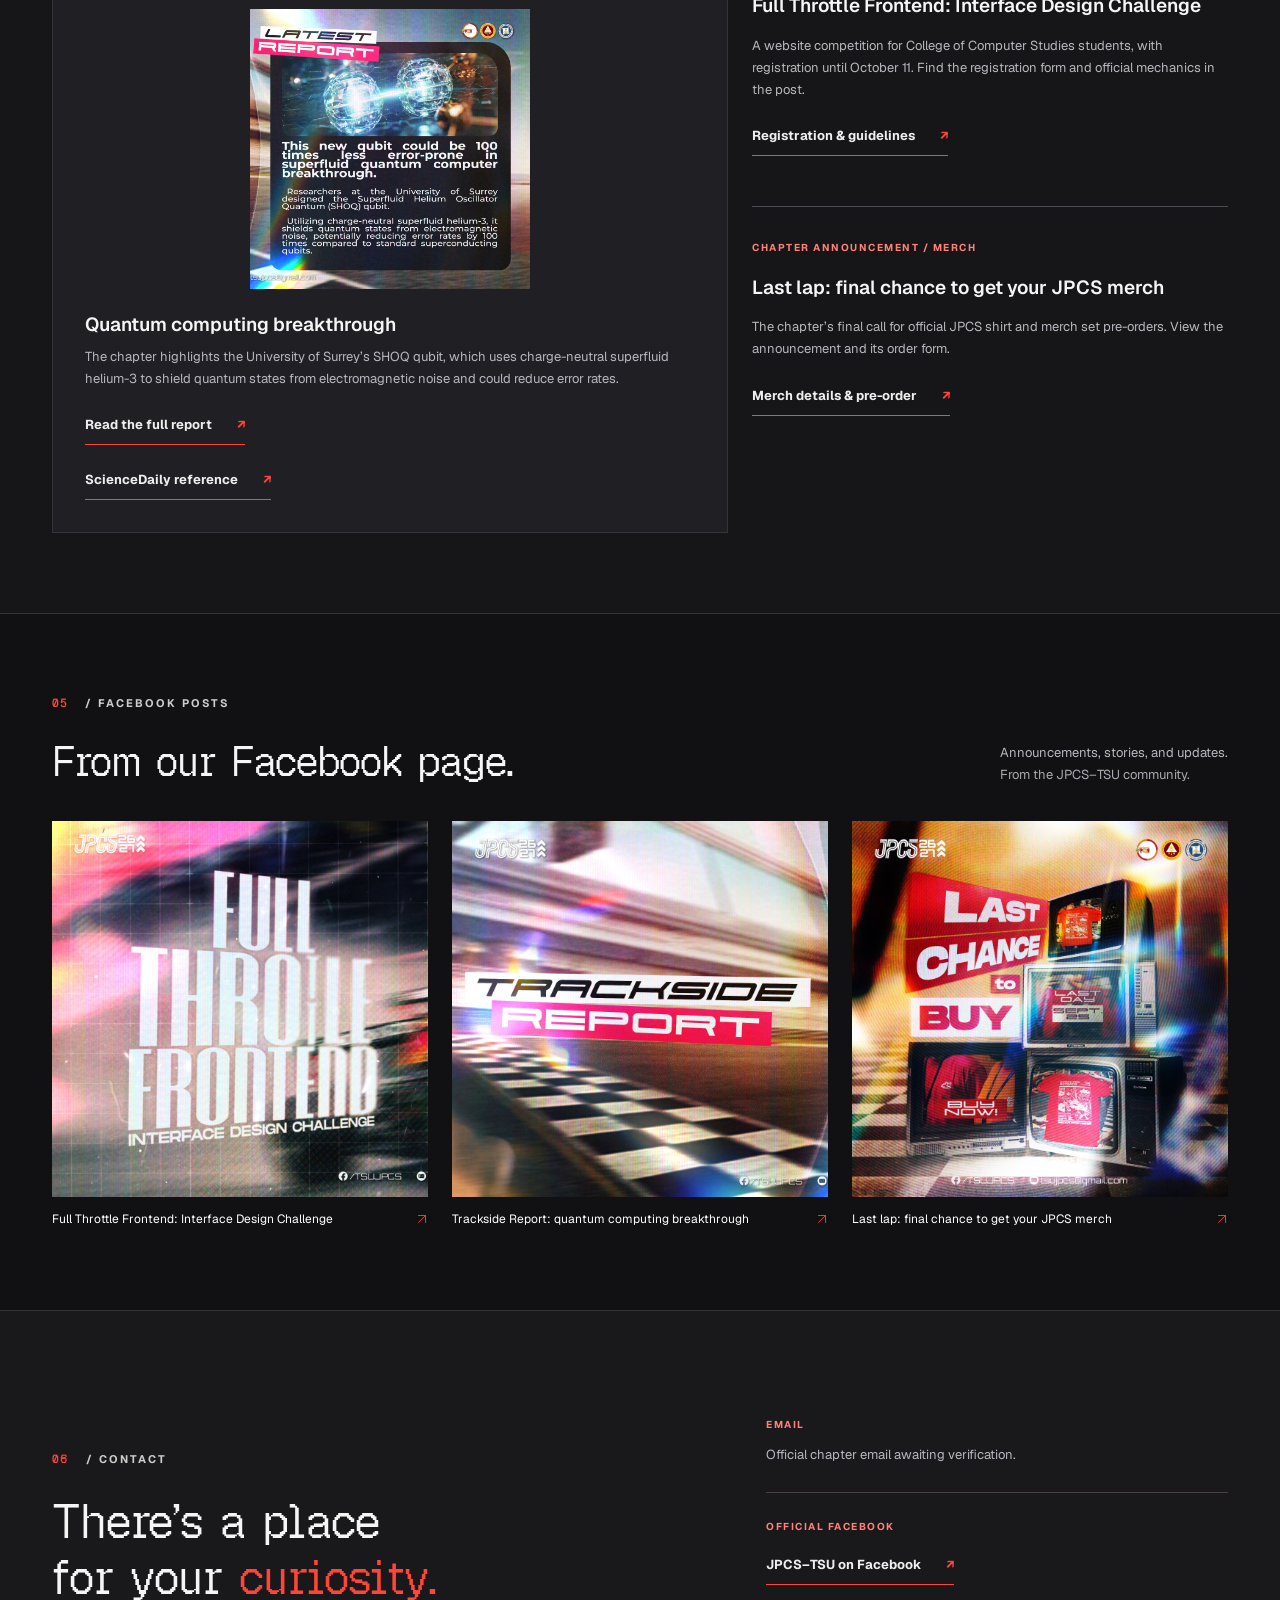
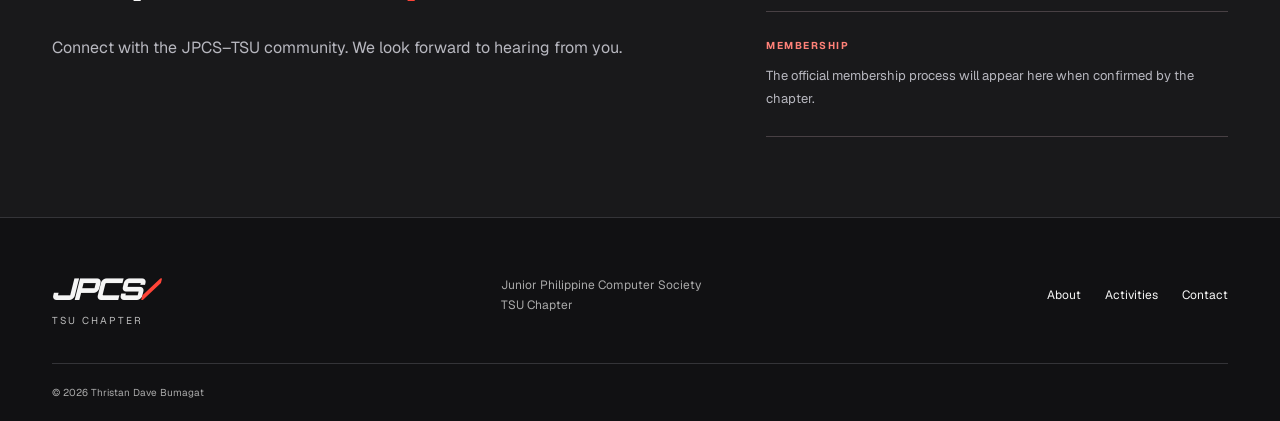
==== commit d7c59d32: "added fb contents" ====
--- a/index.html
+++ b/index.html
@@ -7,10 +7,11 @@
     <meta name="description"
         content="Discover the Junior Philippine Computer Society – TSU Chapter: its community, team, activities, and announcements.">
     <meta name="theme-color" content="#111113">
-    <title>JPCS–TSU | Driven by community</title>
-    <link href="https://cdn.jsdelivr.net/npm/bootstrap@5.3.8/dist/css/bootstrap.min.css" rel="stylesheet" integrity="sha384-sRIl4kxILFvY47J16cr9ZwB07vP4J8+LH7qKQnuqkuIAvNWLzeN8tE5YBujZqJLB" crossorigin="anonymous">
-    <link rel="icon" href="assets/images/favicon.svg" type="image/svg+xml">
-    <link rel="stylesheet" href="vendor/bootstrap/bootstrap.min.css">
+    <title>JPCS–TSU | Our computing community</title>
+    <link href="https://cdn.jsdelivr.net/npm/bootstrap@5.3.8/dist/css/bootstrap.min.css" rel="stylesheet"
+        integrity="sha384-sRIl4kxILFvY47J16cr9ZwB07vP4J8+LH7qKQnuqkuIAvNWLzeN8tE5YBujZqJLB" crossorigin="anonymous">
+    <link rel="icon" href="assets/images/jpcs-logo.png" type="image/png">
+    <link rel="apple-touch-icon" href="assets/images/jpcs-logo.png">
     <link rel="stylesheet" href="css/style.css">
 </head>
 
@@ -28,16 +29,20 @@
                     <li class="nav-item"><a class="nav-link" href="#officers">Officers</a></li>
                     <li class="nav-item"><a class="nav-link" href="#activities">Activities</a></li>
                     <li class="nav-item"><a class="nav-link" href="#news">News</a></li>
-                    <li class="nav-item"><a class="nav-link" href="#gallery">Gallery</a></li>
-                    <li class="nav-item music-nav-item"><button type="button" class="music-toggle" id="music-toggle" aria-controls="hero-music" aria-label="Play opening titles music" aria-pressed="false">
-                                <span id="music-icon" aria-hidden="true">▶</span>
-                                <span id="music-label">Play music</span>
-                            </button></li>
+                    <li class="nav-item"><a class="nav-link" href="#gallery">Posts</a></li>
+                    <li class="nav-item music-nav-item"><button type="button" class="music-toggle" id="music-toggle"
+                            aria-controls="hero-music" aria-label="Play opening titles music" aria-pressed="false"><span
+                                id="music-icon" aria-hidden="true">▶</span><span id="music-label">Play
+                                music</span></button></li>
                     <li class="nav-item"><a class="nav-link contact-nav" href="#contact">Contact <span
-                                aria-hidden="true"><svg class="arrow-icon" xmlns="http://www.w3.org/2000/svg" viewBox="0 0 24 24" fill="none" stroke="currentColor" stroke-width="1.75" stroke-linecap="round" stroke-linejoin="round" aria-hidden="true" focusable="false"><path d="M5 19 19 5M5 5h14v14"/></svg></span></a></li>
+                                aria-hidden="true"><svg class="arrow-icon" xmlns="http://www.w3.org/2000/svg"
+                                    viewBox="0 0 24 24" fill="none" stroke="currentColor" stroke-width="1.75"
+                                    stroke-linecap="round" stroke-linejoin="round" aria-hidden="true" focusable="false">
+                                    <path d="M5 19 19 5M5 5h14v14" />
+                                </svg></span></a></li>
                 </ul>
             </div>
-            
+
         </nav>
     </header>
     <main id="main">
@@ -47,31 +52,54 @@
                         SOCIETY</span><span>TSU / PHILIPPINES</span></div>
                 <div class="row align-items-center g-0">
                     <div class="col-lg-6 hero-copy">
-                        <p class="eyebrow">THE NEXT GENERATION STARTS HERE</p>
-                        <h1>Driven by<br><span class="outline">curiosity.</span><br>United by <span
-                                class="red">code.</span></h1>
+                        <p class="eyebrow">YOUR COMPUTING COMMUNITY AT TSU</p>
+                        <h1>Learn together.<br>Build connections.<br><span class="red">Grow with JPCS.</span></h1>
                         <p class="hero-description">A space for computing minds to connect, learn, and build together.
                             Meet the Junior Philippine Computer Society – TSU Chapter.</p>
-                        <div class="d-flex flex-wrap gap-3"><a class="btn btn-racing" href="#about">Explore JPCS <span
-                                    aria-hidden="true"><svg class="arrow-icon" xmlns="http://www.w3.org/2000/svg" viewBox="0 0 24 24" fill="none" stroke="currentColor" stroke-width="1.75" stroke-linecap="round" stroke-linejoin="round" aria-hidden="true" focusable="false"><path d="M5 19 19 5M5 5h14v14"/></svg></span></a><a class="btn btn-outline-light"
-                                href="#activities">Our activities <span aria-hidden="true"><svg class="arrow-icon" xmlns="http://www.w3.org/2000/svg" viewBox="0 0 24 24" fill="none" stroke="currentColor" stroke-width="1.75" stroke-linecap="round" stroke-linejoin="round" aria-hidden="true" focusable="false"><path d="M4 12h16m-7-7 7 7-7 7"/></svg></span></a></div>
-                    </div>
-                    <div class="col-lg-6 circuit-wrap"><img class="circuit" src="assets/images/community-circuit.svg"
-                            width="960" height="720"
-                            alt="An illustrated racing circuit with a code symbol, representing the computing community"><div class="circuit-controls">
-                            
-                            <span class="circuit-label">01 / IDEAS IN MOTION</span>
-                        </div>
-                        <audio id="hero-music" preload="none" src="assets/audio/opening-titles.mp3"></audio>
-                        <span id="music-status" class="visually-hidden" role="status"></span></div>
+                        <div class="d-flex flex-wrap gap-3"><a class="btn btn-community" href="#about">Explore JPCS
+                                <span aria-hidden="true"><svg class="arrow-icon" xmlns="http://www.w3.org/2000/svg"
+                                        viewBox="0 0 24 24" fill="none" stroke="currentColor" stroke-width="1.75"
+                                        stroke-linecap="round" stroke-linejoin="round" aria-hidden="true"
+                                        focusable="false">
+                                        <path d="M5 19 19 5M5 5h14v14" />
+                                    </svg></span></a><a class="btn btn-outline-light" href="#activities">Our activities
+                                <span aria-hidden="true"><svg class="arrow-icon" xmlns="http://www.w3.org/2000/svg"
+                                        viewBox="0 0 24 24" fill="none" stroke="currentColor" stroke-width="1.75"
+                                        stroke-linecap="round" stroke-linejoin="round" aria-hidden="true"
+                                        focusable="false">
+                                        <path d="M4 12h16m-7-7 7 7-7 7" />
+                                    </svg></span></a></div>
+                    </div>
+                    <div class="col-lg-6 community-wrap">
+                        <aside class="community-panel" aria-label="Our computing community">
+                            <div class="community-panel-top"><span class="small-label">JPCS / TSU CHAPTER</span><span
+                                    class="community-symbol" aria-hidden="true">&lt;/&gt;</span></div>
+                            <p class="community-heading">A place to learn.<br>A community to belong.</p>
+                            <p class="community-intro">Connect with fellow computing students through shared interests,
+                                new ideas, and meaningful collaboration.</p>
+                            <a class="community-item" href="#activities"><span
+                                    class="community-number">01</span><span><strong>Learn
+                                        together</strong><small>Explore workshops and technology
+                                        talks.</small></span><span aria-hidden="true">↗</span></a>
+                            <a class="community-item" href="#officers"><span
+                                    class="community-number">02</span><span><strong>Meet your
+                                        community</strong><small>Get to know the people behind the
+                                        chapter.</small></span><span aria-hidden="true">↗</span></a>
+                            <a class="community-item" href="#contact"><span
+                                    class="community-number">03</span><span><strong>Get involved</strong><small>Find
+                                        your place in the JPCS–TSU community.</small></span><span
+                                    aria-hidden="true">↗</span></a>
+                        </aside>
+                    </div>
                 </div>
                 <div class="hero-bottom"><span>LEARN <b>/</b> COLLABORATE <b>/</b> CREATE</span><a href="#about">SCROLL
-                        TO EXPLORE <svg class="arrow-icon" xmlns="http://www.w3.org/2000/svg" viewBox="0 0 24 24" fill="none" stroke="currentColor" stroke-width="1.75" stroke-linecap="round" stroke-linejoin="round" aria-hidden="true" focusable="false"><path d="M12 4v16m-7-7 7 7 7-7"/></svg></a></div>
-            </div>
-        </section>
-        <div class="ticker" aria-hidden="true"><span>COMPUTING MINDS.</span><span class="checkers"></span><span>ONE
-                COMMUNITY.</span><span class="checkers"></span><span>ENDLESS POSSIBILITIES.</span><span
-                class="checkers"></span></div>
+                        TO EXPLORE <svg class="arrow-icon" xmlns="http://www.w3.org/2000/svg" viewBox="0 0 24 24"
+                            fill="none" stroke="currentColor" stroke-width="1.75" stroke-linecap="round"
+                            stroke-linejoin="round" aria-hidden="true" focusable="false">
+                            <path d="M12 4v16m-7-7 7 7 7-7" />
+                        </svg></a></div>
+            </div>
+        </section>
         <section id="about" class="section">
             <div class="container">
                 <div class="section-title">
@@ -80,15 +108,23 @@
                 </div>
                 <div class="row g-5">
                     <div class="col-lg-6">
-                        <p class="lead">Different ideas. Shared curiosity.<br>A community with forward momentum.</p>
+                        <p class="lead">Different ideas. Shared curiosity.<br>A community where we grow together.</p>
                         <p>This website introduces the Junior Philippine Computer Society – TSU Chapter and provides a
                             home for its members, activities, and computing community.</p>
-                        <p class="content-note">Development preview: the official organization background, mission,
-                            vision, and chapter assets are awaiting verification.</p>
-                        <div class="about-actions"><a class="text-link" href="#officers">Meet the pit crew <span
-                                    aria-hidden="true"><svg class="arrow-icon" xmlns="http://www.w3.org/2000/svg" viewBox="0 0 24 24" fill="none" stroke="currentColor" stroke-width="1.75" stroke-linecap="round" stroke-linejoin="round" aria-hidden="true" focusable="false"><path d="M4 12h16m-7-7 7 7-7 7"/></svg></span></a><button type="button" class="text-link"
-                                data-bs-toggle="modal" data-bs-target="#developer-modal">Meet the developer <span
-                                    aria-hidden="true"><svg class="arrow-icon" xmlns="http://www.w3.org/2000/svg" viewBox="0 0 24 24" fill="none" stroke="currentColor" stroke-width="1.75" stroke-linecap="round" stroke-linejoin="round" aria-hidden="true" focusable="false"><path d="M5 19 19 5M5 5h14v14"/></svg></span></button>
+                        <div class="about-actions"><a class="text-link" href="#officers">Meet our officers <span
+                                    aria-hidden="true"><svg class="arrow-icon" xmlns="http://www.w3.org/2000/svg"
+                                        viewBox="0 0 24 24" fill="none" stroke="currentColor" stroke-width="1.75"
+                                        stroke-linecap="round" stroke-linejoin="round" aria-hidden="true"
+                                        focusable="false">
+                                        <path d="M4 12h16m-7-7 7 7-7 7" />
+                                    </svg></span></a><a class="text-link" href="https://kodekz.vercel.app/"
+                                target="_blank" rel="noopener noreferrer">Meet the developer <span
+                                    aria-hidden="true"><svg class="arrow-icon" xmlns="http://www.w3.org/2000/svg"
+                                        viewBox="0 0 24 24" fill="none" stroke="currentColor" stroke-width="1.75"
+                                        stroke-linecap="round" stroke-linejoin="round" aria-hidden="true"
+                                        focusable="false">
+                                        <path d="M5 19 19 5M5 5h14v14" />
+                                    </svg></span><span class="visually-hidden"> (opens in a new tab)</span></a>
                         </div>
                     </div>
                     <div class="col-lg-6">
@@ -109,7 +145,7 @@
                 <div class="heading-row">
                     <div>
                         <p class="eyebrow"><span>02</span> / OFFICERS</p>
-                        <h2>The pit crew.</h2>
+                        <h2>Our officers.</h2>
                     </div>
                     <p>The people behind the community.<br><span class="muted">Official roster awaiting
                             confirmation.</span></p>
@@ -120,9 +156,9 @@
                             <div class="portrait" role="img" aria-label="Officer photograph placeholder"><span>01</span>
                             </div>
                             <div class="officer-copy"><span class="small-label">President</span>
-                                <h3>Name to be confirmed</h3>
+                                <h3>John Doe</h3>
                                 <p>Leads chapter planning and represents the organization.</p><span
-                                    class="placeholder-label">SAMPLE ROLE · TO BE VERIFIED</span>
+                                    class="placeholder-label">ROLE</span>
                             </div>
                         </article>
                     </div>
@@ -131,9 +167,9 @@
                             <div class="portrait" role="img" aria-label="Officer photograph placeholder"><span>02</span>
                             </div>
                             <div class="officer-copy"><span class="small-label">Vice President</span>
-                                <h3>Name to be confirmed</h3>
+                                <h3>John Doe</h3>
                                 <p>Supports the team and coordinates chapter initiatives.</p><span
-                                    class="placeholder-label">SAMPLE ROLE · TO BE VERIFIED</span>
+                                    class="placeholder-label">ROLE</span>
                             </div>
                         </article>
                     </div>
@@ -141,10 +177,10 @@
                         <article class="officer-card">
                             <div class="portrait" role="img" aria-label="Officer photograph placeholder"><span>03</span>
                             </div>
-                            <div class="officer-copy"><span class="small-label">Secretary</span>
-                                <h3>Name to be confirmed</h3>
+                            <div class="officer-copy"><span class="small-label">Director of ...</span>
+                                <h3>John Doe</h3>
                                 <p>Maintains chapter records and communications.</p><span
-                                    class="placeholder-label">SAMPLE ROLE · TO BE VERIFIED</span>
+                                    class="placeholder-label">ROLE</span>
                             </div>
                         </article>
                     </div>
@@ -152,10 +188,10 @@
                         <article class="officer-card">
                             <div class="portrait" role="img" aria-label="Officer photograph placeholder"><span>04</span>
                             </div>
-                            <div class="officer-copy"><span class="small-label">Treasurer</span>
-                                <h3>Name to be confirmed</h3>
+                            <div class="officer-copy"><span class="small-label">EA for ...</span>
+                                <h3>John Doe</h3>
                                 <p>Supports financial records and resource planning.</p><span
-                                    class="placeholder-label">SAMPLE ROLE · TO BE VERIFIED</span>
+                                    class="placeholder-label">ROLE</span>
                             </div>
                         </article>
                     </div>
@@ -167,37 +203,46 @@
                 <div class="heading-row">
                     <div>
                         <p class="eyebrow"><span>03</span> / ACTIVITIES</p>
-                        <h2>Race calendar.</h2>
-                    </div>
-                    <p>Make room for new ideas.<br>Explore how we come together.</p>
+                        <h2>Activities &amp; events.</h2>
+                    </div>
+                    <p>Competitions, learning, and chapter initiatives.<br>Explore the latest from JPCS–TSU.</p>
                 </div>
                 <div class="filters" role="group" aria-label="Filter activities"><button class="filter active"
-                        data-filter="all" aria-pressed="true">All activities</button><button class="filter"
-                        data-filter="workshop" aria-pressed="false">Workshops</button><button class="filter"
-                        data-filter="seminar" aria-pressed="false">Seminars</button><button class="filter"
-                        data-filter="community" aria-pressed="false">Community</button></div>
-                <p class="content-note">Sample activity concepts below are placeholders, not announced events. Dates and
-                    official links will be added after verification.</p>
+                        data-filter="all" aria-pressed="true">All updates</button><button class="filter"
+                        data-filter="competition" aria-pressed="false">Competitions</button><button class="filter"
+                        data-filter="resource" aria-pressed="false">Resources</button><button class="filter"
+                        data-filter="merch" aria-pressed="false">Merch</button></div>
                 <div class="row g-4" id="activity-grid">
-                    <div class="col-md-4 activity-item" data-category="workshop">
-                        <article class="activity-card"><span class="small-label">WORKSHOP / SAMPLE CONCEPT</span>
-                            <h3>Build something new.</h3>
-                            <p>A sample hands-on programming workshop concept for learning through practice.</p>
-                            <div class="activity-date"><span>Date awaiting confirmation</span><span><svg class="arrow-icon" xmlns="http://www.w3.org/2000/svg" viewBox="0 0 24 24" fill="none" stroke="currentColor" stroke-width="1.75" stroke-linecap="round" stroke-linejoin="round" aria-hidden="true" focusable="false"><path d="M5 19 19 5M5 5h14v14"/></svg></span></div>
-                        </article>
-                    </div>
-                    <div class="col-md-4 activity-item" data-category="seminar">
-                        <article class="activity-card"><span class="small-label">SEMINAR / SAMPLE CONCEPT</span>
-                            <h3>Expand your perspective.</h3>
-                            <p>A sample technology seminar concept exploring ideas across the computing field.</p>
-                            <div class="activity-date"><span>Date awaiting confirmation</span><span><svg class="arrow-icon" xmlns="http://www.w3.org/2000/svg" viewBox="0 0 24 24" fill="none" stroke="currentColor" stroke-width="1.75" stroke-linecap="round" stroke-linejoin="round" aria-hidden="true" focusable="false"><path d="M5 19 19 5M5 5h14v14"/></svg></span></div>
-                        </article>
-                    </div>
-                    <div class="col-md-4 activity-item" data-category="community">
-                        <article class="activity-card"><span class="small-label">COMMUNITY / SAMPLE CONCEPT</span>
-                            <h3>Connect beyond the screen.</h3>
-                            <p>A sample community session concept for sharing knowledge and meeting fellow learners.</p>
-                            <div class="activity-date"><span>Date awaiting confirmation</span><span><svg class="arrow-icon" xmlns="http://www.w3.org/2000/svg" viewBox="0 0 24 24" fill="none" stroke="currentColor" stroke-width="1.75" stroke-linecap="round" stroke-linejoin="round" aria-hidden="true" focusable="false"><path d="M5 19 19 5M5 5h14v14"/></svg></span></div>
+                    <div class="col-md-4 activity-item" data-category="competition">
+                        <article class="activity-card"><span class="small-label">COMPETITION</span>
+                            <h3>Full Throttle Frontend</h3>
+                            <p>An interface design challenge for currently enrolled College of Computer Studies
+                                students. Bring your own concept and creativity to an F1-themed website.</p>
+                            <div class="activity-date"><span>Registration until October 11</span></div>
+                            <button type="button" class="text-link" data-bs-toggle="modal"
+                                data-bs-target="#gallery-0-modal">View challenge <span
+                                    aria-hidden="true">↗</span></button>
+                        </article>
+                    </div>
+                    <div class="col-md-4 activity-item" data-category="resource">
+                        <article class="activity-card"><span class="small-label">TECHNOLOGY / RESOURCE</span>
+                            <h3>Quantum computing breakthrough</h3>
+                            <p>Explore the chapter’s Trackside Report on the SHOQ qubit, a superfluid helium approach
+                                that could reduce quantum computing errors.</p>
+                            <div class="activity-date"><span>Trackside Report</span></div>
+                            <button type="button" class="text-link" data-bs-toggle="modal"
+                                data-bs-target="#gallery-1-modal">Read report <span aria-hidden="true">↗</span></button>
+                        </article>
+                    </div>
+                    <div class="col-md-4 activity-item" data-category="merch">
+                        <article class="activity-card"><span class="small-label">CHAPTER / MERCH</span>
+                            <h3>Your JPCS merch, your community</h3>
+                            <p>The chapter’s final pre-order call for the official shirt and complete merch set. Find
+                                the ordering details in the original post.</p>
+                            <div class="activity-date"><span>Final pre-order announcement</span></div>
+                            <button type="button" class="text-link" data-bs-toggle="modal"
+                                data-bs-target="#gallery-2-modal">View merch post <span
+                                    aria-hidden="true">↗</span></button>
                         </article>
                     </div>
                 </div>
@@ -209,31 +254,46 @@
                 <div class="heading-row">
                     <div>
                         <p class="eyebrow"><span>04</span> / NEWS</p>
-                        <h2>Trackside report.</h2>
+                        <h2>News &amp; resources.</h2>
                     </div>
                     <p>Ideas worth sharing.<br>Updates worth following.</p>
                 </div>
                 <div class="row g-4">
                     <div class="col-md-7">
-                        <article class="news-feature"><span class="small-label">COMPUTING / EDITORIAL</span>
-                            <div class="code-art" aria-hidden="true">&lt;hello,<br><span>community</span> /&gt;</div>
-                            <h3>Your first steps in open source</h3>
-                            <p>A short introduction to learning in public and contributing to shared projects.</p>
-                            <button class="text-link" data-bs-toggle="modal" data-bs-target="#open-source-modal">Read
-                                article <span aria-hidden="true"><svg class="arrow-icon" xmlns="http://www.w3.org/2000/svg" viewBox="0 0 24 24" fill="none" stroke="currentColor" stroke-width="1.75" stroke-linecap="round" stroke-linejoin="round" aria-hidden="true" focusable="false"><path d="M5 19 19 5M5 5h14v14"/></svg></span></button>
+                        <article class="news-feature"><span class="small-label">TECHNOLOGY / TRACKSIDE REPORT</span>
+                            <img class="news-post-image" src="assets/images/trackside-quantum-report.jpg" width="2048"
+                                height="2048" loading="lazy" alt="Trackside Report on the superfluid helium SHOQ qubit">
+                            <h3>Quantum computing breakthrough</h3>
+                            <p>The chapter highlights the University of Surrey’s SHOQ qubit, which uses charge-neutral
+                                superfluid helium-3 to shield quantum states from electromagnetic noise and could reduce
+                                error rates.</p>
+                            <button type="button" class="text-link" data-bs-toggle="modal"
+                                data-bs-target="#gallery-1-modal">Read the full report <span
+                                    aria-hidden="true">↗</span></button>
+                            <p class="mt-3 mb-0"><a class="text-link"
+                                    href="https://www.sciencedaily.com/releases/2026/09/260930020309.htm"
+                                    target="_blank" rel="noopener noreferrer">ScienceDaily reference <span
+                                        aria-hidden="true">↗</span><span class="visually-hidden"> (opens in a new
+                                        tab)</span></a></p>
                         </article>
                     </div>
                     <div class="col-md-5">
-                        <article class="news-small"><span class="small-label">COMMUNITY / EDITORIAL</span>
-                            <h3>Better together: make learning a shared habit</h3>
-                            <p>Small ways to build a supportive computing community.</p><button class="text-link"
-                                data-bs-toggle="modal" data-bs-target="#learning-modal">Read article <span
-                                    aria-hidden="true"><svg class="arrow-icon" xmlns="http://www.w3.org/2000/svg" viewBox="0 0 24 24" fill="none" stroke="currentColor" stroke-width="1.75" stroke-linecap="round" stroke-linejoin="round" aria-hidden="true" focusable="false"><path d="M5 19 19 5M5 5h14v14"/></svg></span></button>
-                        </article>
-                        <article class="news-small announcement"><span class="small-label">CHAPTER ANNOUNCEMENTS</span>
-                            <h3>The next update starts here.</h3>
-                            <p>No verified chapter announcements have been supplied yet. Official posts will appear here
-                                once confirmed.</p><span class="placeholder-label">AWAITING OFFICIAL CONTENT</span>
+                        <article class="news-small"><span class="small-label">COMPETITION / REGISTRATION</span>
+                            <h3>Full Throttle Frontend: Interface Design Challenge</h3>
+                            <p>A website competition for College of Computer Studies students, with registration until
+                                October 11. Find the registration form and official mechanics in the post.</p>
+                            <button type="button" class="text-link" data-bs-toggle="modal"
+                                data-bs-target="#gallery-0-modal">Registration &amp; guidelines <span
+                                    aria-hidden="true">↗</span></button>
+                        </article>
+                        <article class="news-small announcement"><span class="small-label">CHAPTER ANNOUNCEMENT /
+                                MERCH</span>
+                            <h3>Last lap: final chance to get your JPCS merch</h3>
+                            <p>The chapter’s final call for official JPCS shirt and merch set pre-orders. View the
+                                announcement and its order form.</p>
+                            <button type="button" class="text-link" data-bs-toggle="modal"
+                                data-bs-target="#gallery-2-modal">Merch details &amp; pre-order <span
+                                    aria-hidden="true">↗</span></button>
                         </article>
                     </div>
                 </div>
@@ -243,34 +303,50 @@
             <div class="container">
                 <div class="heading-row">
                     <div>
-                        <p class="eyebrow"><span>05</span> / GALLERY</p>
-                        <h2>Paddock moments.</h2>
-                    </div>
-                    <p>The connections behind the code.<br><span class="muted">Official photographs coming soon.</span>
+                        <p class="eyebrow"><span>05</span> / FACEBOOK POSTS</p>
+                        <h2>From our Facebook page.</h2>
+                    </div>
+                    <p>Announcements, stories, and updates.<br><span class="muted">From the JPCS–TSU community.</span>
                     </p>
                 </div>
                 <div class="row g-4" id="gallery-grid">
                     <div class="col-md-4"><button type="button" class="gallery-button" data-bs-toggle="modal"
                             data-bs-target="#gallery-0-modal"
-                            aria-label="View Learning in action photo placeholder"><img
-                                src="assets/images/photo-placeholder.svg" width="800" height="500" loading="lazy"
-                                alt="Photo placeholder for Learning in action; official photograph not yet provided"><span
-                                class="gallery-caption"><span>Learning in action</span><span
-                                    aria-hidden="true"><svg class="arrow-icon" xmlns="http://www.w3.org/2000/svg" viewBox="0 0 24 24" fill="none" stroke="currentColor" stroke-width="1.75" stroke-linecap="round" stroke-linejoin="round" aria-hidden="true" focusable="false"><path d="M5 19 19 5M5 5h14v14"/></svg></span></span></button></div>
+                            aria-label="Read Full Throttle Frontend: Interface Design Challenge"><img
+                                src="assets/images/full-throttle-frontend.jpg" width="2048" height="2048" loading="lazy"
+                                alt="Full Throttle Frontend: Interface Design Challenge poster"><span
+                                class="gallery-caption"><span>Full Throttle Frontend: Interface Design
+                                    Challenge</span><span aria-hidden="true"><svg class="arrow-icon"
+                                        xmlns="http://www.w3.org/2000/svg" viewBox="0 0 24 24" fill="none"
+                                        stroke="currentColor" stroke-width="1.75" stroke-linecap="round"
+                                        stroke-linejoin="round" aria-hidden="true" focusable="false">
+                                        <path d="M5 19 19 5M5 5h14v14" />
+                                    </svg></span></span></button></div>
                     <div class="col-md-4"><button type="button" class="gallery-button" data-bs-toggle="modal"
                             data-bs-target="#gallery-1-modal"
-                            aria-label="View Ideas shared, connections made photo placeholder"><img
-                                src="assets/images/photo-placeholder.svg" width="800" height="500" loading="lazy"
-                                alt="Photo placeholder for Ideas shared, connections made; official photograph not yet provided"><span
-                                class="gallery-caption"><span>Ideas shared, connections made</span><span
-                                    aria-hidden="true"><svg class="arrow-icon" xmlns="http://www.w3.org/2000/svg" viewBox="0 0 24 24" fill="none" stroke="currentColor" stroke-width="1.75" stroke-linecap="round" stroke-linejoin="round" aria-hidden="true" focusable="false"><path d="M5 19 19 5M5 5h14v14"/></svg></span></span></button></div>
+                            aria-label="Read Trackside Report: quantum computing breakthrough"><img
+                                src="assets/images/trackside-quantum-cover.jpg" width="2048" height="2048"
+                                loading="lazy"
+                                alt="Trackside Report cover for the quantum computing breakthrough post"><span
+                                class="gallery-caption"><span>Trackside Report: quantum computing
+                                    breakthrough</span><span aria-hidden="true"><svg class="arrow-icon"
+                                        xmlns="http://www.w3.org/2000/svg" viewBox="0 0 24 24" fill="none"
+                                        stroke="currentColor" stroke-width="1.75" stroke-linecap="round"
+                                        stroke-linejoin="round" aria-hidden="true" focusable="false">
+                                        <path d="M5 19 19 5M5 5h14v14" />
+                                    </svg></span></span></button></div>
                     <div class="col-md-4"><button type="button" class="gallery-button" data-bs-toggle="modal"
                             data-bs-target="#gallery-2-modal"
-                            aria-label="View Our community, together photo placeholder"><img
-                                src="assets/images/photo-placeholder.svg" width="800" height="500" loading="lazy"
-                                alt="Photo placeholder for Our community, together; official photograph not yet provided"><span
-                                class="gallery-caption"><span>Our community, together</span><span
-                                    aria-hidden="true"><svg class="arrow-icon" xmlns="http://www.w3.org/2000/svg" viewBox="0 0 24 24" fill="none" stroke="currentColor" stroke-width="1.75" stroke-linecap="round" stroke-linejoin="round" aria-hidden="true" focusable="false"><path d="M5 19 19 5M5 5h14v14"/></svg></span></span></button></div>
+                            aria-label="Read Last lap: final chance to get your JPCS merch"><img
+                                src="assets/images/jpcs-merch-last-lap.jpg" width="2048" height="2048" loading="lazy"
+                                alt="JPCS merch final pre-order poster featuring the chapter shirt and merch set"><span
+                                class="gallery-caption"><span>Last lap: final chance to get your JPCS merch</span><span
+                                    aria-hidden="true"><svg class="arrow-icon" xmlns="http://www.w3.org/2000/svg"
+                                        viewBox="0 0 24 24" fill="none" stroke="currentColor" stroke-width="1.75"
+                                        stroke-linecap="round" stroke-linejoin="round" aria-hidden="true"
+                                        focusable="false">
+                                        <path d="M5 19 19 5M5 5h14v14" />
+                                    </svg></span></span></button></div>
                 </div>
             </div>
         </section>
@@ -280,14 +356,17 @@
                     <div class="col-lg-7">
                         <p class="eyebrow"><span>06</span> / CONTACT</p>
                         <h2>There’s a place<br>for your <span class="red">curiosity.</span></h2>
-                        <p>Join the grid. Connect with the JPCS–TSU community.</p>
+                        <p>Connect with the JPCS–TSU community. We look forward to hearing from you.</p>
                     </div>
                     <div class="col-lg-5">
                         <div class="contact-line"><span class="small-label">EMAIL</span>
                             <p>Official chapter email awaiting verification.</p>
                         </div>
                         <div class="contact-line"><span class="small-label">OFFICIAL FACEBOOK</span>
-                            <p>Official page link awaiting verification.</p>
+                            <p><a class="text-link" href="https://www.facebook.com/TSUJPCS" target="_blank"
+                                    rel="noopener noreferrer">JPCS–TSU on Facebook <span
+                                        aria-hidden="true">↗</span><span class="visually-hidden"> (opens in a new
+                                        tab)</span></a></p>
                         </div>
                         <div class="contact-line"><span class="small-label">MEMBERSHIP</span>
                             <p>The official membership process will appear here when confirmed by the chapter.</p>
@@ -306,92 +385,61 @@
                         href="#contact">Contact</a></nav>
             </div>
             <div class="footer-bottom"><span>© <span id="year"></span> <a target="_blank"
-                        href="https://kodekz.vercel.app/">Thristan Dave Bumagat</a></span><span>HTML / CSS
-                    / JAVASCRIPT / BOOTSTRAP</span></div>
+                        href="https://kodekz.vercel.app/">Thristan Dave Bumagat</a></span></div>
         </div>
     </footer>
-    <button id="back-top" class="back-top" aria-label="Back to top" hidden><svg class="arrow-icon" xmlns="http://www.w3.org/2000/svg" viewBox="0 0 24 24" fill="none" stroke="currentColor" stroke-width="1.75" stroke-linecap="round" stroke-linejoin="round" aria-hidden="true" focusable="false"><path d="M12 20V4m-7 7 7-7 7 7"/></svg></button>
-    <img id="back-top-car" class="back-top-car" src="assets/images/ferrari-car.avif" alt="" aria-hidden="true" hidden>
-    <div class="modal fade" id="developer-modal" tabindex="-1" aria-labelledby="developer-modal-title"
-        aria-hidden="true">
-        <div class="modal-dialog modal-lg modal-dialog-centered modal-dialog-scrollable">
-            <div class="modal-content">
-                <div class="modal-header">
-                    <h3 class="modal-title fs-5" id="developer-modal-title">Meet the developer</h3><button type="button"
-                        class="btn-close btn-close-white" data-bs-dismiss="modal" aria-label="Close"></button>
-                </div>
-                <div class="modal-body article-body developer-profile">
-                    <p>DESIGN &amp; DEVELOPMENT</p>
-                    <p>Thristan Dave Bumagat</p>
-                    <p>BSCS 3A</p>
-                    <p>Built from my own wireframe, this website reflects a design and development process that I
-                        directed from the start.</p>
-                    <p>Rather than relying on unstructured prompts or vibe coding, I used agent-driven development with
-                        Codex, guided by my own skills.md instructions. I defined the layout, set the requirements, and
-                        directed the implementation to bring my design to life.</p><a
-                        class="text-link developer-portfolio" href="https://kodekz.vercel.app/" target="_blank"
-                        rel="noopener noreferrer">Check out my portfolio <span aria-hidden="true"><svg class="arrow-icon" xmlns="http://www.w3.org/2000/svg" viewBox="0 0 24 24" fill="none" stroke="currentColor" stroke-width="1.75" stroke-linecap="round" stroke-linejoin="round" aria-hidden="true" focusable="false"><path d="M5 19 19 5M5 5h14v14"/></svg></span><span
-                            class="visually-hidden"> (opens in a new tab)</span></a>
-                </div>
-            </div>
-        </div>
-    </div>
-    <div class="modal fade" id="open-source-modal" tabindex="-1" aria-labelledby="open-source-modal-title"
-        aria-hidden="true">
-        <div class="modal-dialog modal-lg modal-dialog-centered modal-dialog-scrollable">
-            <div class="modal-content">
-                <div class="modal-header">
-                    <h3 class="modal-title fs-5" id="open-source-modal-title">Your first steps in open source</h3>
-                    <button type="button" class="btn-close btn-close-white" data-bs-dismiss="modal"
-                        aria-label="Close"></button>
-                </div>
-                <div class="modal-body article-body">
-                    <p>Original introductory editorial · not an official chapter announcement.</p>
-                    <p>Open source projects make their source code available under a license that defines how it may be
-                        used, modified, and shared. Start by exploring a small project related to something you enjoy.
-                        Read its README, license, and contribution guide before making changes.</p>
-                    <p>A useful contribution can be a clearer explanation, a reproducible bug report, or a small
-                        documentation fix. Ask focused questions and respect the maintainers’ time. Test your changes
-                        and describe what you changed and why.</p>
-                    <p>You do not need to know everything to begin. Choose one manageable task, learn from feedback, and
-                        build confidence one contribution at a time.</p>
-                </div>
-            </div>
-        </div>
-    </div>
-    <div class="modal fade" id="learning-modal" tabindex="-1" aria-labelledby="learning-modal-title" aria-hidden="true">
-        <div class="modal-dialog modal-lg modal-dialog-centered modal-dialog-scrollable">
-            <div class="modal-content">
-                <div class="modal-header">
-                    <h3 class="modal-title fs-5" id="learning-modal-title">Better together: make learning a shared habit
-                    </h3><button type="button" class="btn-close btn-close-white" data-bs-dismiss="modal"
-                        aria-label="Close"></button>
-                </div>
-                <div class="modal-body article-body">
-                    <p>Original community editorial · not an official chapter announcement.</p>
-                    <p>Learning alongside others gives you a chance to explain your thinking, compare approaches, and
-                        discover questions you would not have asked alone.</p>
-                    <p>Try a short study session with one clear goal. Take turns explaining a concept, leave room for
-                        questions, and share resources with context. When someone gets stuck, guide them through the
-                        reasoning instead of simply supplying an answer.</p>
-                    <p>Keep the atmosphere welcoming. Credit the people whose work helps you, celebrate small
-                        improvements, and remember that everyone starts somewhere.</p>
-                </div>
-            </div>
-        </div>
-    </div>
+    <button id="back-top" class="back-top" aria-label="Back to top" hidden><svg class="arrow-icon"
+            xmlns="http://www.w3.org/2000/svg" viewBox="0 0 24 24" fill="none" stroke="currentColor" stroke-width="1.75"
+            stroke-linecap="round" stroke-linejoin="round" aria-hidden="true" focusable="false">
+            <path d="M12 20V4m-7 7 7-7 7 7" />
+        </svg></button>
     <div class="modal fade" id="gallery-0-modal" tabindex="-1" aria-labelledby="gallery-0-modal-title"
         aria-hidden="true">
         <div class="modal-dialog modal-lg modal-dialog-centered modal-dialog-scrollable">
             <div class="modal-content">
                 <div class="modal-header">
-                    <h3 class="modal-title fs-5" id="gallery-0-modal-title">Learning in action</h3><button type="button"
-                        class="btn-close btn-close-white" data-bs-dismiss="modal" aria-label="Close"></button>
-                </div>
-                <div class="modal-body"><img class="w-100" src="assets/images/photo-placeholder.svg" width="800"
-                        height="500" alt="Development photo placeholder for Learning in action">
-                    <p class="gallery-modal-caption mt-3 mb-0">Development placeholder. An approved chapter photograph
-                        and verified caption will replace this illustration.</p>
+                    <h3 class="modal-title fs-5" id="gallery-0-modal-title">Full Throttle Frontend: Interface Design
+                        Challenge</h3><button type="button" class="btn-close btn-close-white" data-bs-dismiss="modal"
+                        aria-label="Close"></button>
+                </div>
+                <div class="modal-body">
+                    <div class="post-image-pair">
+                        <img class="post-image" src="assets/images/full-throttle-frontend.jpg" width="2048"
+                            height="2048" alt="Full Throttle Frontend: Interface Design Challenge poster">
+                        <img class="post-image" src="assets/images/full-throttle-registration.jpg" width="2048"
+                            height="2048" loading="lazy"
+                            alt="Registration QR code for the Full Throttle Frontend challenge, with registration until October 11">
+                    </div>
+                    <p class="small-label mt-4">JPCS–TSU / FACEBOOK POST</p>
+                    <a class="text-link mb-3" href="https://www.facebook.com/share/p/1biCKjzMPh/" target="_blank"
+                        rel="noopener noreferrer">View on Facebook <span aria-hidden="true">↗</span><span
+                            class="visually-hidden"> (opens in a new tab)</span></a>
+                    <p><strong>🏁 FULL THROTTLE FRONTEND: INTERFACE DESIGN CHALLENGE 🏎️💻</strong></p>
+                    <p>The Grand Pixels is about to begin, CCS Red Hawks! 🏁</p>
+                    <p>JPCS–TSU College of Computer Studies presents the Full Throttle Frontend: Interface Design
+                        Challenge, an F1-themed website competition where your creativity, design skills, and ideas take
+                        center stage.</p>
+                    <p>Open to all currently enrolled students of the College of Computer Studies, this is your chance
+                        to create, compete, and bring your own vision to the grid. 🏎️❤️‍🔥</p>
+                    <p>From the starting line to the finish line, it’s all about your concept, your creativity, and your
+                        design.</p>
+                    <p><strong>🏁 READY TO JOIN THE RACE?</strong></p>
+                    <p>🔗 Registration Link:</p>
+                    <a class="btn btn-community" href="https://forms.gle/JHhLGJh2GHukgDFi8" target="_blank"
+                        rel="noopener noreferrer">Register for the challenge <span aria-hidden="true">↗</span><span
+                            class="visually-hidden"> (opens in a new tab)</span></a>
+                    <p class="mt-4">📌 For the complete mechanics, guidelines, eligibility, and other important details,
+                        please refer to the official IRR:</p>
+                    <a class="text-link" href="https://canva.link/75wcwgg97mk232y" target="_blank"
+                        rel="noopener noreferrer">Read the official IRR <span aria-hidden="true">↗</span><span
+                            class="visually-hidden"> (opens in a new tab)</span></a>
+                    <p class="mt-4">Lights out. Your race starts here. 🏎️🏁</p>
+                    <p class="post-hashtags mt-4"><a href="https://www.facebook.com/hashtag/jpcs2627" target="_blank"
+                            rel="noopener noreferrer">#JPCS2627</a> <a
+                            href="https://www.facebook.com/hashtag/wearejpcstsu" target="_blank"
+                            rel="noopener noreferrer">#WeAreJPCSTSU</a> <a
+                            href="https://www.facebook.com/hashtag/fullthrottlefrontend" target="_blank"
+                            rel="noopener noreferrer">#FullThrottleFrontEnd</a></p>
                 </div>
             </div>
         </div>
@@ -401,14 +449,43 @@
         <div class="modal-dialog modal-lg modal-dialog-centered modal-dialog-scrollable">
             <div class="modal-content">
                 <div class="modal-header">
-                    <h3 class="modal-title fs-5" id="gallery-1-modal-title">Ideas shared, connections made</h3><button
-                        type="button" class="btn-close btn-close-white" data-bs-dismiss="modal"
+                    <h3 class="modal-title fs-5" id="gallery-1-modal-title">Trackside Report: quantum computing
+                        breakthrough</h3><button type="button" class="btn-close btn-close-white" data-bs-dismiss="modal"
                         aria-label="Close"></button>
                 </div>
-                <div class="modal-body"><img class="w-100" src="assets/images/photo-placeholder.svg" width="800"
-                        height="500" alt="Development photo placeholder for Ideas shared, connections made">
-                    <p class="gallery-modal-caption mt-3 mb-0">Development placeholder. An approved chapter photograph
-                        and verified caption will replace this illustration.</p>
+                <div class="modal-body">
+                    <div class="post-image-pair">
+                        <img class="post-image" src="assets/images/trackside-quantum-cover.jpg" width="2048"
+                            height="2048" alt="Trackside Report cover">
+                        <img class="post-image" src="assets/images/trackside-quantum-report.jpg" width="2048"
+                            height="2048" loading="lazy"
+                            alt="Report graphic describing the University of Surrey SHOQ qubit and its potential to reduce quantum computing errors">
+                    </div>
+                    <p class="small-label mt-4">JPCS–TSU / FACEBOOK POST</p>
+                    <a class="text-link mb-3" href="https://www.facebook.com/share/p/1BzuY4v6qU/" target="_blank"
+                        rel="noopener noreferrer">View on Facebook <span aria-hidden="true">↗</span><span
+                            class="visually-hidden"> (opens in a new tab)</span></a>
+                    <p><strong>TRACKSIDE REPORT: QUANTUM COMPUTING BREAKTHROUGH 📰</strong></p>
+                    <p>Trackside Report brings you the latest report on a groundbreaking development in quantum
+                        computing. 🔬💻</p>
+                    <p>Researchers at the University of Surrey designed the Superfluid Helium Oscillator Quantum (SHOQ)
+                        qubit.</p>
+                    <p>Utilizing charge-neutral superfluid helium-3, it shields quantum states from electromagnetic
+                        noise, potentially reducing error rates by 100 times compared to standard superconducting
+                        qubits.</p>
+                    <p>Stay informed and keep up with the latest developments in science and technology! 💻</p>
+                    <p>Reference: <a class="text-link"
+                            href="https://www.sciencedaily.com/releases/2026/09/260930020309.htm" target="_blank"
+                            rel="noopener noreferrer">Read the ScienceDaily article <span
+                                aria-hidden="true">↗</span><span class="visually-hidden"> (opens in a new
+                                tab)</span></a></p>
+                    <p>Layout by John Kaede Isip<br>Caption by Jhurena Marie Baustista</p>
+                    <p class="post-hashtags mt-4"><a href="https://www.facebook.com/hashtag/jpcs2627" target="_blank"
+                            rel="noopener noreferrer">#JPCS2627</a> <a
+                            href="https://www.facebook.com/hashtag/wearejpcstsu" target="_blank"
+                            rel="noopener noreferrer">#WeAreJPCSTSU</a> <a
+                            href="https://www.facebook.com/hashtag/tracksidereport" target="_blank"
+                            rel="noopener noreferrer">#TracksideReport</a></p>
                 </div>
             </div>
         </div>
@@ -418,26 +495,47 @@
         <div class="modal-dialog modal-lg modal-dialog-centered modal-dialog-scrollable">
             <div class="modal-content">
                 <div class="modal-header">
-                    <h3 class="modal-title fs-5" id="gallery-2-modal-title">Our community, together</h3><button
-                        type="button" class="btn-close btn-close-white" data-bs-dismiss="modal"
+                    <h3 class="modal-title fs-5" id="gallery-2-modal-title">Last lap: final chance to get your JPCS
+                        merch</h3><button type="button" class="btn-close btn-close-white" data-bs-dismiss="modal"
                         aria-label="Close"></button>
                 </div>
-                <div class="modal-body"><img class="w-100" src="assets/images/photo-placeholder.svg" width="800"
-                        height="500" alt="Development photo placeholder for Our community, together">
-                    <p class="gallery-modal-caption mt-3 mb-0">Development placeholder. An approved chapter photograph
-                        and verified caption will replace this illustration.</p>
+                <div class="modal-body merch-post">
+                    <img class="w-100 post-image" src="assets/images/jpcs-merch-last-lap.jpg" width="2048" height="2048"
+                        alt="JPCS merch final pre-order poster featuring the chapter shirt and merch set">
+                    <p class="small-label mt-4">JPCS–TSU / FACEBOOK POST</p>
+                    <a class="text-link mb-3" href="https://www.facebook.com/share/p/1Efi6FXAxW/" target="_blank"
+                        rel="noopener noreferrer">View on Facebook <span aria-hidden="true">↗</span><span
+                            class="visually-hidden"> (opens in a new tab)</span></a>
+                    <p><strong>LAST LAP: FINAL CHANCE TO GET YOUR JPCS MERCH 🏎️ ❤️‍🔥</strong></p>
+                    <p>The final lap is here, CS Community. With the finish line fast approaching, this is your last
+                        chance to secure your official JPCS Merch.</p>
+                    <p>Make your move before the opportunity leaves the grid. Whether it’s the shirt or the complete
+                        merch set, this is the final call to claim yours and represent the Orange CS Community on and
+                        off the track.</p>
+                    <p>Lights out. Final lap. Make it count. 🏁<br>Don’t miss your chance—place your order now before
+                        the window closes.</p>
+                    <p><strong>LAST CHANCE TO PRE-ORDER:</strong></p>
+                    <a class="btn btn-community" href="https://forms.gle/XNS4qgSrKSUExjL37" target="_blank"
+                        rel="noopener noreferrer">Pre-order JPCS merch <span aria-hidden="true">↗</span><span
+                            class="visually-hidden"> (opens in a new tab)</span></a>
+                    <p class="post-hashtags mt-4"><a href="https://www.facebook.com/hashtag/jpcs2627" target="_blank"
+                            rel="noopener noreferrer">#JPCS2627</a> <a
+                            href="https://www.facebook.com/hashtag/wearejpcstsu" target="_blank"
+                            rel="noopener noreferrer">#WeAreJPCSTSU</a> <a
+                            href="https://www.facebook.com/hashtag/jpcsmerch" target="_blank"
+                            rel="noopener noreferrer">#JPCSMERCH</a></p>
                 </div>
             </div>
         </div>
     </div>
-    <script src="https://cdn.jsdelivr.net/npm/bootstrap@5.3.8/dist/js/bootstrap.bundle.min.js" integrity="sha384-FKyoEForCGlyvwx9Hj09JcYn3nv7wiPVlz7YYwJrWVcXK/BmnVDxM+D2scQbITxI" crossorigin="anonymous"></script>
+    <script src="https://cdn.jsdelivr.net/npm/bootstrap@5.3.8/dist/js/bootstrap.bundle.min.js"
+        integrity="sha384-FKyoEForCGlyvwx9Hj09JcYn3nv7wiPVlz7YYwJrWVcXK/BmnVDxM+D2scQbITxI"
+        crossorigin="anonymous"></script>
+    <img id="back-top-car" class="back-top-car" src="assets/images/ferrari-car.avif" alt="" aria-hidden="true" hidden>
+    <audio id="hero-music" preload="none" src="assets/audio/opening-titles.mp3"></audio>
+    <span id="music-status" class="visually-hidden" role="status"></span>
     <audio id="click-sound" preload="auto" src="assets/audio/radio-click.mp3"></audio>
-    <script src="vendor/bootstrap/bootstrap.bundle.min.js"></script>
     <script src="js/main.js"></script>
 </body>
 
-</html>
-
-
-
-
+</html>
--- a/css/style.css
+++ b/css/style.css
@@ -1,80 +1,99 @@
+/* Fonts and theme */
 @font-face {
     font-family: Orbitron;
     src: url('../assets/fonts/Orbitron.ttf') format('truetype');
     font-weight: 400 900;
-    font-display: swap
+    font-display: swap;
+}
+
+@font-face {
+    font-family: Geist;
+    src: url('../assets/fonts/Geist.ttf') format('truetype');
+    font-weight: 100 900;
+    font-display: swap;
+}
+
+@font-face {
+    font-family: 'Geist Pixel Square';
+    src: url('../assets/fonts/GeistPixel-Square.woff2') format('woff2');
+    font-weight: 400;
+    font-style: normal;
+    font-display: swap;
 }
 
 :root {
     --red: #ff4438;
     --bg: #111113;
-    --panel: #1b1b1e;
     --muted: #aaaab2;
     --line: #343438;
-    --display: Orbitron, system-ui, sans-serif
+    --body: Geist, system-ui, sans-serif;
+    --display: 'Geist Pixel Square', var(--body);
+    --brand: Orbitron, var(--body);
+    --bs-font-sans-serif: var(--body);
 }
 
 * {
-    box-sizing: border-box
+    box-sizing: border-box;
 }
 
 html {
     scroll-behavior: smooth;
-    scroll-padding-top: 100px
+    scroll-padding-top: 100px;
 }
 
 body {
     background: var(--bg);
     color: #f5f5f5;
-    font-family: Arial, Helvetica, sans-serif;
-    line-height: 1.7
+    font-family: var(--body);
+    line-height: 1.7;
 }
 
 a {
     color: inherit;
-    text-decoration: none
+    text-decoration: none;
 }
 
 button,
 a {
-    touch-action: manipulation
+    touch-action: manipulation;
 }
 
 button {
-    font: inherit
+    font: inherit;
 }
 
 a:focus-visible,
 button:focus-visible {
     outline: 3px solid #ffc15b;
-    outline-offset: 5px
+    outline-offset: 5px;
 }
 
 .container {
     max-width: 1240px;
     padding-left: 32px;
-    padding-right: 32px
+    padding-right: 32px;
 }
 
 .red {
-    color: var(--red)
+    color: var(--red);
 }
 
 .muted {
-    color: var(--muted)
-}
-
+    color: var(--muted);
+}
+
+/* Header and branding */
 .site-header {
     position: sticky;
     top: 0;
     z-index: 1030;
     background: #111113f5;
     border-bottom: 1px solid var(--line);
-    backdrop-filter: blur(12px)
+    backdrop-filter: blur(12px);
 }
 
 .navbar {
-    min-height: 90px
+    min-height: 90px;
 }
 
 .navbar-brand,
@@ -82,23 +101,23 @@
     color: white;
     display: flex;
     align-items: center;
-    gap: 16px
+    gap: 16px;
 }
 
 .brand {
-    font-family: var(--display);
+    font-family: var(--brand);
     font-size: 30px;
     font-weight: 900;
     font-style: italic;
-    letter-spacing: -2px
+    letter-spacing: -2px;
 }
 
 .brand-sub {
-    font: 10px/1.4 Arial, sans-serif;
+    font: 10px/1.4 var(--body);
     letter-spacing: 2px;
     display: block;
     color: #bbb;
-    max-width: 95px
+    max-width: 95px;
 }
 
 .nav-link {
@@ -106,32 +125,26 @@
     font-size: 13px;
     margin-left: 14px;
     padding-top: 14px;
-    padding-bottom: 14px
+    padding-bottom: 14px;
 }
 
 .nav-link:hover,
 .nav-link.active {
-    color: white
+    color: white;
 }
 
 .nav-link.active {
     color: white;
-    box-shadow: inset 0 -2px var(--red)
+    box-shadow: inset 0 -2px var(--red);
 }
 
 .contact-nav {
     border: 1px solid #59595e;
-    padding-left: 18px !important;
-    padding-right: 18px !important
-}
-
-.navbar-toggler {
-    filter: invert(1);
-    background: #ddd
-}
-
+}
+
+/* Page sections and controls */
 .hero {
-    overflow: hidden
+    overflow: hidden;
 }
 
 .hero-top {
@@ -140,7 +153,7 @@
     color: #b9b9c0;
     font-size: 10px;
     letter-spacing: 1.9px;
-    padding: 30px 0
+    padding: 30px 0;
 }
 
 .status-dot {
@@ -149,13 +162,13 @@
     height: 6px;
     background: var(--red);
     border-radius: 50%;
-    margin-right: 10px
+    margin-right: 10px;
 }
 
 .hero-copy {
-    padding: 35px 0 55px;
+    padding: 60px 0 72px;
     position: relative;
-    z-index: 1
+    z-index: 1;
 }
 
 .eyebrow {
@@ -163,85 +176,66 @@
     font-weight: 700;
     letter-spacing: 2px;
     color: #ccc;
-    margin-bottom: 24px
+    margin-bottom: 24px;
 }
 
 .eyebrow>span {
     font-family: var(--display);
     color: var(--red);
-    margin-right: 12px
+    margin-right: 12px;
 }
 
 h1,
-h2,
+h2 {
+    font-family: var(--display);
+    font-weight: 400;
+    line-height: 1.2;
+}
+
 h3 {
-    font-family: var(--display);
-    font-weight: 800;
-    line-height: 1.2
+    font-family: var(--body);
+    font-weight: 600;
+    line-height: 1.3;
+    font-size: 19px;
 }
 
 h1 {
-    font-size: clamp(40px, 4.6vw, 64px);
-    letter-spacing: -2px;
-    line-height: 1.17
-}
-
-.outline {
-    color: transparent;
-    -webkit-text-stroke: 1px #ddd
+    font-size: clamp(32px, 3.6vw, 48px);
+    letter-spacing: -1.5px;
+    line-height: 1.3;
 }
 
 .hero-description {
     color: #bcbcc4;
-    max-width: 440px;
+    max-width: 460px;
     margin: 28px 0;
-    font-size: 15px
+    font-size: 16px;
 }
 
 .btn {
     border-radius: 0;
     font-size: 12px;
     font-weight: 700;
-    padding: 14px 22px
+    padding: 14px 22px;
 }
 
 .btn span {
-    margin-left: 24px
-}
-
-.btn-racing {
+    margin-left: 24px;
+}
+
+.btn-community {
     background: var(--red);
     color: #111;
-    clip-path: polygon(0 0, 100% 0, 100% 75%, 93% 100%, 0 100%)
-}
-
-.btn-racing:hover {
+    clip-path: polygon(0 0, 100% 0, 100% 75%, 93% 100%, 0 100%);
+}
+
+.btn-community:hover {
     background: #ff7269;
-    color: #111
+    color: #111;
 }
 
 .btn-outline-light {
-    border-color: #555
-}
-
-.circuit-wrap {
-    position: relative
-}
-
-.circuit {
-    width: 125%;
-    max-width: none;
-    margin-left: -6%;
-    display: block
-}
-
-.circuit-label {
-    position: absolute;
-    bottom: 35px;
-    right: 0;
-    font-size: 10px;
-    letter-spacing: 2px;
-    color: #aaa
+    border-color: #555;
 }
 
 .hero-bottom {
@@ -250,119 +244,95 @@
     padding: 24px 0 28px;
     border-top: 1px solid var(--line);
     font-size: 10px;
-    letter-spacing: 1.5px
+    letter-spacing: 1.5px;
 }
 
 .hero-bottom b {
     color: var(--red);
-    margin: 0 18px
+    margin: 0 18px;
 }
 
 .hero-bottom a {
-    color: #b5b5bd
-}
-
-.ticker {
-    background: var(--red);
-    color: #111;
-    display: flex;
-    align-items: center;
-    justify-content: center;
-    gap: 38px;
-    padding: 20px 15px;
-    font-family: var(--display);
-    font-size: 14px;
-    font-weight: 800;
-    overflow: hidden;
-    white-space: nowrap
-}
-
-.checkers {
-    width: 32px;
-    height: 16px;
-    flex-shrink: 0;
-    background: conic-gradient(#151515 25%, transparent 0 50%, #151515 0 75%, transparent 0) 0 0/16px 16px
+    color: #b5b5bd;
 }
 
 .section {
-    padding: 100px 0;
-    border-bottom: 1px solid var(--line)
+    padding: 80px 0;
+    border-bottom: 1px solid var(--line);
 }
 
 .section-alt {
-    background: #161618
+    background: #161618;
 }
 
 h2 {
     font-size: clamp(30px, 3.2vw, 44px);
     letter-spacing: -1px;
-    margin: 0 0 28px
-}
-
-h3 {
-    font-size: 19px
+    margin: 0 0 28px;
 }
 
 .section p {
-    color: #b7b7bf
+    color: #b7b7bf;
 }
 
 .section .eyebrow {
-    color: #ccc
+    color: #ccc;
 }
 
 .section-title {
-    margin-bottom: 45px
+    margin-bottom: 45px;
 }
 
 .lead {
     font-size: 23px;
     font-weight: 500;
     color: #eee !important;
-    line-height: 1.5
-}
-
-.content-note {
-    font-size: 12px;
-    border-left: 2px solid #d39b46;
-    padding-left: 14px;
-    color: #b8b8bf !important
+    line-height: 1.5;
+}
+
+.arrow-icon {
+    display: inline-block;
+    width: 1em;
+    height: 1em;
+    flex-shrink: 0;
+    vertical-align: -.125em;
 }
 
 .text-link {
-    display: inline-block;
+    display: inline-flex;
+    align-items: center;
     border: 0;
     border-bottom: 1px solid var(--red);
     background: none;
     color: #eee;
     padding: 8px 0;
     font-size: 13px;
-    font-weight: 700
-}
-
-.text-link span {
+    font-weight: 700;
+}
+
+.text-link>span[aria-hidden="true"] {
     margin-left: 25px;
-    color: var(--red)
+    color: var(--red);
 }
 
 .principle {
     border-top: 1px solid var(--line);
-    padding: 25px 0 12px
+    padding: 25px 0 12px;
 }
 
 .small-label {
     font-size: 10px;
     letter-spacing: 1.5px;
     font-weight: 700;
-    color: #ff8178
+    color: #ff8178;
 }
 
 .principle h3 {
-    margin: 12px 0
+    margin: 12px 0;
 }
 
 .principle p {
-    font-size: 13px
+    font-size: 13px;
 }
 
 .heading-row {
@@ -370,21 +340,21 @@
     justify-content: space-between;
     align-items: end;
     margin-bottom: 35px;
-    gap: 24px
+    gap: 24px;
 }
 
 .heading-row h2 {
-    margin-bottom: 0
+    margin-bottom: 0;
 }
 
 .heading-row>p {
     font-size: 13px;
-    margin: 0
+    margin: 0;
 }
 
 .officer-card {
     border-bottom: 2px solid #45454b;
-    background: #1f1f22
+    background: #1f1f22;
 }
 
 .portrait {
@@ -393,7 +363,7 @@
     display: grid;
     place-items: center;
     position: relative;
-    overflow: hidden
+    overflow: hidden;
 }
 
 .portrait:after {
@@ -403,7 +373,7 @@
     width: 140px;
     height: 170px;
     border-radius: 70px 70px 0 0;
-    background: #37373d
+    background: #37373d;
 }
 
 .portrait:before {
@@ -412,42 +382,42 @@
     height: 65px;
     border-radius: 50%;
     background: #37373d;
-    transform: translateY(-28px)
+    transform: translateY(-28px);
 }
 
 .portrait span {
     position: absolute;
     top: 16px;
     left: 20px;
-    font: italic 28px var(--display);
-    color: #71717a
+    font: 400 28px var(--display);
+    color: #71717a;
 }
 
 .officer-copy {
-    padding: 22px
+    padding: 22px;
 }
 
 .officer-copy h3 {
     font-size: 15px;
-    margin: 8px 0
+    margin: 8px 0;
 }
 
 .officer-copy p {
     font-size: 12px;
-    margin-bottom: 0
+    margin-bottom: 0;
 }
 
 .placeholder-label {
     font-size: 9px;
     letter-spacing: 1px;
-    color: #bdbdc5
+    color: #bdbdc5;
 }
 
 .filters {
     display: flex;
     gap: 10px;
     flex-wrap: wrap;
-    margin-bottom: 22px
+    margin-bottom: 22px;
 }
 
 .filter {
@@ -455,20 +425,20 @@
     color: #bdbdc4;
     border: 1px solid #48484e;
     padding: 8px 18px;
-    font-size: 12px
+    font-size: 12px;
 }
 
 .filter.active {
     background: #f5f5f5;
     color: #111;
-    border-color: #f5f5f5
+    border-color: #f5f5f5;
 }
 
 .activity-card {
     height: 100%;
     border: 1px solid var(--line);
     padding: 28px;
-    position: relative
+    position: relative;
 }
 
 .activity-card:before {
@@ -478,15 +448,15 @@
     left: -1px;
     height: 3px;
     width: 45px;
-    background: var(--red)
+    background: var(--red);
 }
 
 .activity-card h3 {
-    margin: 25px 0 15px
+    margin: 25px 0 15px;
 }
 
 .activity-card p {
-    font-size: 13px
+    font-size: 13px;
 }
 
 .activity-date {
@@ -497,42 +467,40 @@
     display: flex;
     justify-content: space-between;
     gap: 12px;
-    color: #c7c7ce
+    color: #c7c7ce;
 }
 
 .news-feature {
     background: #202024;
     border: 1px solid var(--line);
     padding: 32px;
-    height: 100%
-}
-
-.code-art {
-    font: 800 clamp(24px, 4vw, 45px)/1.5 var(--display);
-    padding: 40px 0;
-    color: #c5c5cd
-}
-
-.code-art span {
-    color: var(--red)
+    height: 100%;
 }
 
 .news-feature p,
 .news-small p {
-    font-size: 13px
+    font-size: 13px;
+}
+
+.news-post-image {
+    display: block;
+    width: 100%;
+    height: 280px;
+    object-fit: contain;
+    margin: 24px 0;
 }
 
 .news-small {
     padding: 25px 0;
-    border-top: 1px solid #4b4b52
+    border-top: 1px solid #4b4b52;
 }
 
 .news-small h3 {
-    margin: 16px 0
+    margin: 16px 0;
 }
 
 .announcement {
-    margin-top: 25px
+    margin-top: 25px;
 }
 
 .gallery-button {
@@ -542,70 +510,101 @@
     width: 100%;
     text-align: left;
     color: white;
-    display: block
+    display: block;
 }
 
 .gallery-button img {
     width: 100%;
-    aspect-ratio: 1.6;
-    object-fit: cover;
-    transition: filter .2s
+    height: auto;
+    aspect-ratio: 1;
+    object-fit: contain;
+    background: #202023;
+    transition: filter .2s;
 }
 
 .gallery-button:hover img {
-    filter: brightness(1.2)
+    filter: brightness(1.2);
+}
+
+.modal-body .post-image {
+    display: block;
+    width: min(100%, 420px) !important;
+    height: auto;
+    margin-left: auto;
+    margin-right: auto;
+}
+
+.post-hashtags {
+    display: flex;
+    flex-wrap: wrap;
+    gap: 8px 16px;
+}
+
+.post-image-pair {
+    display: grid;
+    grid-template-columns: repeat(2, minmax(0, 1fr));
+    align-items: start;
+    gap: 0;
+}
+
+.post-hashtags a {
+    color: #ff8178;
+}
+
+.post-hashtags a:hover {
+    text-decoration: underline;
 }
 
 .gallery-caption {
     display: flex;
     justify-content: space-between;
     margin-top: 12px;
-    font-size: 12px
+    font-size: 12px;
 }
 
 .gallery-caption span:last-child {
-    color: var(--red)
+    color: var(--red);
 }
 
 .contact-section {
-    background: radial-gradient(ellipse at 0 100%, #3a1718, transparent 65%), #19191b
+    background: #19191b;
 }
 
 .contact-section h2 {
-    font-size: clamp(32px, 3.7vw, 50px)
+    font-size: clamp(32px, 3.7vw, 50px);
 }
 
 .contact-line {
     border-bottom: 1px solid #484044;
-    padding: 18px 0
+    padding: 18px 0;
 }
 
 .contact-line p {
     font-size: 13px;
-    margin: 8px 0
+    margin: 8px 0;
 }
 
 footer {
-    padding: 45px 0 20px
+    padding: 45px 0 20px;
 }
 
 .footer-top {
     display: flex;
     align-items: center;
     justify-content: space-between;
-    gap: 25px
+    gap: 25px;
 }
 
 .footer-top p {
     font-size: 12px;
     color: #aaa;
-    margin: 0
+    margin: 0;
 }
 
 .footer-top nav {
     display: flex;
     gap: 24px;
-    font-size: 12px
+    font-size: 12px;
 }
 
 .footer-bottom {
@@ -616,7 +615,7 @@
     justify-content: space-between;
     gap: 20px;
     font-size: 10px;
-    color: #aaa
+    color: #aaa;
 }
 
 .back-top {
@@ -629,26 +628,37 @@
     border: 0;
     color: #111;
     z-index: 1020;
-    font-size: 24px
+    font-size: 24px;
 }
 
 .modal-content {
-    background: #202023;
+    background: var(--bg);
     color: #eee;
-    border: 1px solid #45454a
+    border: 1px solid var(--line);
+    border-top: 3px solid var(--red);
+    border-radius: 0;
+    box-shadow: 0 24px 80px #0009;
+    max-height: calc(100dvh - 48px);
 }
 
 .modal-header {
-    border-color: #45454a
+    border-color: #45454a;
+    padding: 24px 28px;
+    gap: 20px;
+    align-items: flex-start;
+    background: #19191c;
+    border-bottom: 1px solid var(--line);
 }
 
 .modal-body {
-    padding: 25px;
-    line-height: 1.8
+    padding: 28px;
+    line-height: 1.8;
+    overflow-y: auto;
 }
 
 .modal-body p {
-    color: #ccc
+    color: #bcbcc4;
+    font-size: 15px;
 }
 
 .skip-link {
@@ -658,352 +668,440 @@
     z-index: 2000;
     padding: 12px;
     background: white;
-    color: black
+    color: black;
 }
 
 .skip-link:focus {
-    top: 12px
+    top: 12px;
 }
 
 [hidden] {
-    display: none !important
-}
-
-@media(max-width:991px) {
+    display: none !important;
+}
+
+.site-header .navbar {
+    --bs-navbar-active-color: #fff;
+}
+
+.site-header .navbar-nav .nav-link.active {
+    color: #fff;
+}
+
+.site-header .navbar-toggler {
+    filter: none;
+    background: transparent;
+    border: 0;
+    border-radius: 0;
+    padding: 10px;
+    min-width: 44px;
+    min-height: 44px;
+    box-shadow: none;
+    order: 3;
+}
+
+.site-header .navbar-toggler-icon {
+    width: 24px;
+    height: 24px;
+    background-image: url("data:image/svg+xml,%3Csvg xmlns='http://www.w3.org/2000/svg' viewBox='0 0 24 24'%3E%3Cpath fill='none' stroke='%23ffffff' stroke-linecap='round' stroke-width='1.5' d='M3 5h18M3 12h18M3 19h18'/%3E%3C/svg%3E");
+}
+
+.site-header .navbar-toggler:hover {
+    background: #ffffff0a;
+}
+
+.site-header .navbar-toggler:focus-visible {
+    outline: 2px solid #fff;
+    outline-offset: 3px;
+}
+
+.modal {
+    --bs-modal-border-radius: 0;
+    --bs-modal-inner-border-radius: 0;
+}
+
+.modal-backdrop {
+    --bs-backdrop-opacity: .8;
+}
+
+.modal-title {
+    line-height: 1.45;
+    letter-spacing: -.4px;
+}
+
+.modal-header .btn-close {
+    flex-shrink: 0;
+    opacity: .85;
+    padding: 12px;
+    margin: -4px -8px -4px 0;
+    border-radius: 0;
+}
+
+.modal-header .btn-close:hover {
+    opacity: 1;
+    background-color: #ffffff0a;
+}
+
+.modal-body p:last-child {
+    margin-bottom: 0;
+}
+
+.about-actions {
+    display: flex;
+    flex-wrap: wrap;
+    align-items: center;
+    gap: 12px 32px;
+}
+
+.community-wrap {
+    padding: 32px 0 48px 48px;
+}
+
+.community-panel {
+    padding: 32px;
+    border: 1px solid var(--line);
+    background: #202024;
+}
+
+.community-panel-top {
+    display: flex;
+    align-items: center;
+    justify-content: space-between;
+    margin-bottom: 30px;
+}
+
+.community-symbol {
+    font-family: 'Geist Pixel Square', var(--body);
+    font-size: 32px;
+    color: var(--red);
+}
+
+.community-heading {
+    font-size: clamp(24px, 2.5vw, 32px);
+    font-weight: 600;
+    line-height: 1.3;
+    letter-spacing: -1px;
+    margin-bottom: 16px;
+}
+
+.community-intro {
+    font-size: 14px;
+    color: #bcbcc4;
+    margin-bottom: 24px;
+}
+
+.community-item {
+    display: flex;
+    align-items: center;
+    gap: 16px;
+    padding: 18px 0;
+    border-top: 1px solid var(--line);
+}
+
+.community-item strong {
+    display: block;
+    font-size: 15px;
+    font-weight: 600;
+}
+
+.community-item small {
+    display: block;
+    font-size: 12px;
+    color: #aaaab2;
+    margin-top: 4px;
+}
+
+.community-item>span:last-child {
+    margin-left: auto;
+    color: var(--red);
+}
+
+.community-number {
+    color: #ff8178;
+    font-size: 12px;
+}
+
+.community-item:hover strong {
+    color: #ff8178;
+}
+
+.music-toggle {
+    background: transparent;
+    border: 1px solid var(--line);
+    color: #fff;
+    transition: border-color .2s, background-color .2s;
+}
+
+.music-toggle:hover,
+.music-toggle[aria-pressed="true"] {
+    border-color: var(--red);
+    background: #ff44380d;
+}
+
+#music-icon {
+    color: var(--red);
+    width: 16px;
+    text-align: center;
+}
+
+.site-header .navbar-brand {
+    order: 0;
+}
+
+.site-header .navbar-collapse {
+    order: 1;
+}
+
+.site-header .music-toggle {
+    order: 2;
+    margin-left: 18px;
+    flex-shrink: 0;
+}
+
+.site-header .music-toggle,
+.site-header .contact-nav {
+    display: inline-flex;
+    align-items: center;
+    justify-content: center;
+    gap: 8px;
+    width: 128px;
+    height: 46px;
+    min-height: 46px;
+    padding: 0 14px !important;
+    font-size: 13px;
+    font-weight: 500;
+    line-height: 1;
+    letter-spacing: 0;
+    white-space: nowrap;
+}
+
+.back-top-car {
+    position: fixed;
+    left: 50%;
+    bottom: 0;
+    width: 150vw;
+    height: 140vh;
+    max-height: none;
+    object-fit: contain;
+    pointer-events: none;
+    z-index: 1040;
+    transform: translate(-50%, 110%);
+}
+
+.back-top-car.is-rising {
+    animation: car-rise 1.5s cubic-bezier(.25, .65, .5, 1) both;
+}
+
+/* Responsive layout */
+@media (min-width:992px) {
+    .site-header .navbar-nav {
+        align-items: center;
+    }
+
+    .site-header .music-nav-item {
+        margin-right: 4px;
+    }
+
+    .site-header .music-nav-item .music-toggle {
+        margin-left: 18px;
+    }
+}
+
+@media (max-width:991px) {
     .navbar-collapse {
-        padding-bottom: 20px
+        padding-bottom: 20px;
     }
 
     .nav-link {
-        margin-left: 0
+        margin-left: 0;
     }
 
     .hero-copy {
-        padding-bottom: 10px
-    }
-
-    .circuit {
-        width: 100%;
-        margin: 0
-    }
-
-    .circuit-wrap {
-        max-width: 600px;
-        margin: auto
-    }
-
-    .circuit-label {
-        bottom: 15px
+        padding: 40px 0;
     }
 
     .section {
-        padding: 70px 0
+        padding: 60px 0;
     }
 
     .hero-top span:last-child {
-        display: none
-    }
-
-    .ticker {
-        justify-content: flex-start
+        display: none;
     }
 
     .heading-row {
-        align-items: start
+        align-items: start;
     }
 
     .navbar-brand {
-        margin-right: 0
-    }
-}
-
-@media(max-width:575px) {
+        margin-right: 0;
+    }
+
+    .community-wrap {
+        padding: 0 0 40px;
+    }
+
+    .community-panel {
+        max-width: 650px;
+    }
+
+    .site-header .music-toggle {
+        margin-left: auto;
+        margin-right: 8px;
+    }
+
+    .site-header .navbar-collapse {
+        order: 4;
+    }
+
+    .site-header .music-nav-item .music-toggle {
+        margin: 10px 0;
+    }
+}
+
+@media (max-width:575px) {
+    .post-image-pair {
+        grid-template-columns: 1fr;
+    }
+
     .container {
         padding-left: 22px;
-        padding-right: 22px
+        padding-right: 22px;
     }
 
     .navbar {
-        min-height: 76px
+        min-height: 76px;
     }
 
     .brand {
-        font-size: 26px
+        font-size: 26px;
     }
 
     .hero-top {
         font-size: 8px;
-        letter-spacing: 1px
-    }
-
-    .hero-copy {
-        padding-top: 22px
+        letter-spacing: 1px;
     }
 
     h1 {
-        font-size: 39px;
-        letter-spacing: -1px
-    }
-
-    .hero-description {
-        font-size: 14px
+        font-size: clamp(26px, 7.6vw, 40px);
+        letter-spacing: -1px;
     }
 
     .hero-bottom {
         font-size: 8px;
-        gap: 15px
+        gap: 15px;
     }
 
     .hero-bottom b {
-        margin: 0 6px
+        margin: 0 6px;
     }
 
     .hero-bottom a {
-        max-width: 80px
-    }
-
-    .ticker {
-        font-size: 11px;
-        gap: 22px
+        max-width: 80px;
     }
 
     .heading-row {
-        display: block
+        display: block;
     }
 
     .heading-row>p {
-        margin-top: 20px
+        margin-top: 20px;
     }
 
     .portrait {
-        height: 210px
+        height: 210px;
     }
 
     .officer-copy {
-        padding: 18px
+        padding: 18px;
     }
 
     .officer-copy h3 {
-        font-size: 13px
+        font-size: 13px;
     }
 
     .footer-top {
-        flex-wrap: wrap
+        flex-wrap: wrap;
     }
 
     .footer-top nav {
-        width: 100%
+        width: 100%;
     }
 
     .footer-bottom {
         flex-direction: column;
-        gap: 8px
+        gap: 8px;
     }
 
     .news-feature {
-        padding: 23px
-    }
-}
-
-@media(prefers-reduced-motion:reduce) {
+        padding: 23px;
+    }
+
+    .row.g-5 {
+        --bs-gutter-x: 2rem;
+    }
+
+    .modal-dialog {
+        margin: 16px;
+    }
+
+    .modal-content {
+        max-height: calc(100dvh - 32px);
+    }
+
+    .modal-header,
+    .modal-body {
+        padding: 20px;
+    }
+
+    .modal-title {
+        font-size: 17px !important;
+    }
+
+    .modal-body p {
+        font-size: 14px;
+    }
+
+    .community-panel {
+        padding: 24px;
+    }
+
+    .community-item {
+        gap: 12px;
+    }
+}
+
+@media (prefers-reduced-motion:reduce) {
     html {
-        scroll-behavior: auto
+        scroll-behavior: auto;
     }
 
     *,
     *:before,
     *:after {
         animation: none !important;
-        transition: none !important
-    }
-}
-
-@media(max-width:575px) {
-    .row.g-5 {
-        --bs-gutter-x: 2rem
-    }
-}
-/* Keep Bootstrap's active navbar state readable on the dark header. */
-.site-header .navbar { --bs-navbar-active-color: #fff; }
-.site-header .navbar-nav .nav-link.active { color: #fff; }
-/* Minimal mobile navigation control. */
-.site-header .navbar-toggler {
-  filter: none;
-  background: transparent;
-  border: 0;
-  border-radius: 0;
-  padding: 10px;
-  min-width: 44px;
-  min-height: 44px;
-  box-shadow: none;
-}
-.site-header .navbar-toggler-icon {
-  width: 24px;
-  height: 24px;
-  background-image: url("data:image/svg+xml,%3Csvg xmlns='http://www.w3.org/2000/svg' viewBox='0 0 24 24'%3E%3Cpath fill='none' stroke='%23ffffff' stroke-linecap='round' stroke-width='1.5' d='M3 5h18M3 12h18M3 19h18'/%3E%3C/svg%3E");
-}
-.site-header .navbar-toggler:hover { background: #ffffff0a; }
-.site-header .navbar-toggler:focus-visible {
-  outline: 2px solid #fff;
-  outline-offset: 3px;
-}
-/* Dialogs share the site's racing panel treatment. */
-.modal { --bs-modal-border-radius: 0; --bs-modal-inner-border-radius: 0; }
-.modal-backdrop { --bs-backdrop-opacity: .8; }
-.modal-content {
-  background: var(--bg);
-  border: 1px solid var(--line);
-  border-top: 3px solid var(--red);
-  border-radius: 0;
-  box-shadow: 0 24px 80px #0009;
-  max-height: calc(100dvh - 48px);
-}
-.modal-header {
-  padding: 24px 28px;
-  gap: 20px;
-  align-items: flex-start;
-  background: #19191c;
-  border-bottom: 1px solid var(--line);
-}
-.modal-title { line-height: 1.45; letter-spacing: -.4px; }
-.modal-header .btn-close {
-  flex-shrink: 0;
-  opacity: .85;
-  padding: 12px;
-  margin: -4px -8px -4px 0;
-  border-radius: 0;
-}
-.modal-header .btn-close:hover { opacity: 1; background-color: #ffffff0a; }
-.modal-body { padding: 28px; overflow-y: auto; }
-.modal-body p { color: #bcbcc4; font-size: 15px; }
-.article-body > p:first-child {
-  font-size: 12px;
-  color: #d5d5dc;
-  border-left: 2px solid var(--red);
-  padding: 8px 14px;
-  margin-bottom: 26px;
-  background: #1b1b1e;
-}
-.modal-body p:last-child { margin-bottom: 0; }
-.gallery-modal-caption { border-left: 2px solid var(--red); padding-left: 14px; font-size: 12px; }
-@media (max-width:575px) {
-  .modal-dialog { margin: 16px; }
-  .modal-content { max-height: calc(100dvh - 32px); }
-  .modal-header, .modal-body { padding: 20px; }
-  .modal-title { font-size: 17px !important; }
-  .modal-body p { font-size: 14px; }
-}
-
-.about-actions { display: flex; flex-wrap: wrap; align-items: center; gap: 12px 32px; }
-.article-body.developer-profile > p:nth-child(2) {
-  font-family: var(--display);
-  font-size: clamp(21px, 4vw, 30px);
-  font-weight: 800;
-  line-height: 1.35;
-  color: #fff;
-  margin-bottom: 8px;
-}
-.article-body.developer-profile > p:nth-child(3) {
-  color: var(--red);
-  font-size: 12px;
-  font-weight: 700;
-  letter-spacing: 2px;
-  margin-bottom: 28px;
-}
-
-.developer-portfolio { margin-top: 16px; }
-
-.circuit-controls {
-  display: flex;
-  align-items: center;
-  justify-content: space-between;
-  flex-wrap: wrap;
-  gap: 16px;
-  padding: 12px 0 26px;
-  position: relative;
-}
-.circuit-controls .circuit-label { position: static; }
-.music-toggle {
-  display: inline-flex;
-  align-items: center;
-  gap: 12px;
-  min-height: 44px;
-  padding: 10px 16px;
-  background: transparent;
-  border: 1px solid var(--line);
-  color: #fff;
-  font-size: 12px;
-  letter-spacing: .5px;
-  transition: border-color .2s, background-color .2s;
-}
-.music-toggle:hover, .music-toggle[aria-pressed="true"] {
-  border-color: var(--red);
-  background: #ff44380d;
-}
-#music-icon { color: var(--red); width: 16px; text-align: center; }
-
-/* Keep music accessible even when the mobile navigation is collapsed. */
-.site-header .navbar-brand { order: 0; }
-.site-header .navbar-collapse { order: 1; }
-.site-header .music-toggle { order: 2; margin-left: 18px; flex-shrink: 0; }
-.site-header .navbar-toggler { order: 3; }
-@media (max-width: 991px) {
-  .site-header .music-toggle { margin-left: auto; margin-right: 8px; }
-  .site-header .navbar-collapse { order: 4; }
-}
-@media (max-width: 575px) {
-  .site-header .music-toggle { padding: 10px 12px; }
-  .site-header #music-label {
-    position: absolute;
-    width: 1px;
-    height: 1px;
-    overflow: hidden;
-    clip-path: inset(50%);
-    white-space: nowrap;
-  }
-}
-
-@media (min-width: 992px) {
-  .site-header .navbar-nav { align-items: center; }
-  .site-header .music-nav-item { margin-right: 4px; }
-  .site-header .music-nav-item .music-toggle { margin-left: 18px; }
-}
-@media (max-width: 991px) {
-  .site-header .music-nav-item .music-toggle { margin: 10px 0; }
-}
-
-.back-top-car {
-  position: fixed;
-  left: 50%;
-  bottom: 0;
-  width: 150vw;
-  height: 140vh;
-  max-height: none;
-  object-fit: contain;
-  pointer-events: none;
-  z-index: 1040;
-  transform: translate(-50%, 110%);
-}
-.back-top-car.is-rising {
-  animation: car-rise 1.5s cubic-bezier(.25, .65, .5, 1) both;
-}
+        transition: none !important;
+    }
+
+    .back-top-car {
+        display: none !important;
+    }
+}
+
 @keyframes car-rise {
-  0% { transform: translate(-50%, 110%); opacity: 0; }
-  12% { opacity: 1; }
-  75% { opacity: 1; }
-  100% { transform: translate(-50%, -110vh); opacity: 0; }
-}
-@media (prefers-reduced-motion: reduce) {
-  .back-top-car { display: none !important; }
-}
-
-
-
-/* Vector arrows keep their shape and color on iOS without emoji font substitution. */
-.arrow-icon {
-  display: inline-block;
-  width: 1em;
-  height: 1em;
-  vertical-align: -.125em;
-  flex-shrink: 0;
-}
+    0% {
+        transform: translate(-50%, 110%);
+        opacity: 0;
+    }
+
+    12% {
+        opacity: 1;
+    }
+
+    75% {
+        opacity: 1;
+    }
+
+    100% {
+        transform: translate(-50%, -110vh);
+        opacity: 0;
+    }
+}
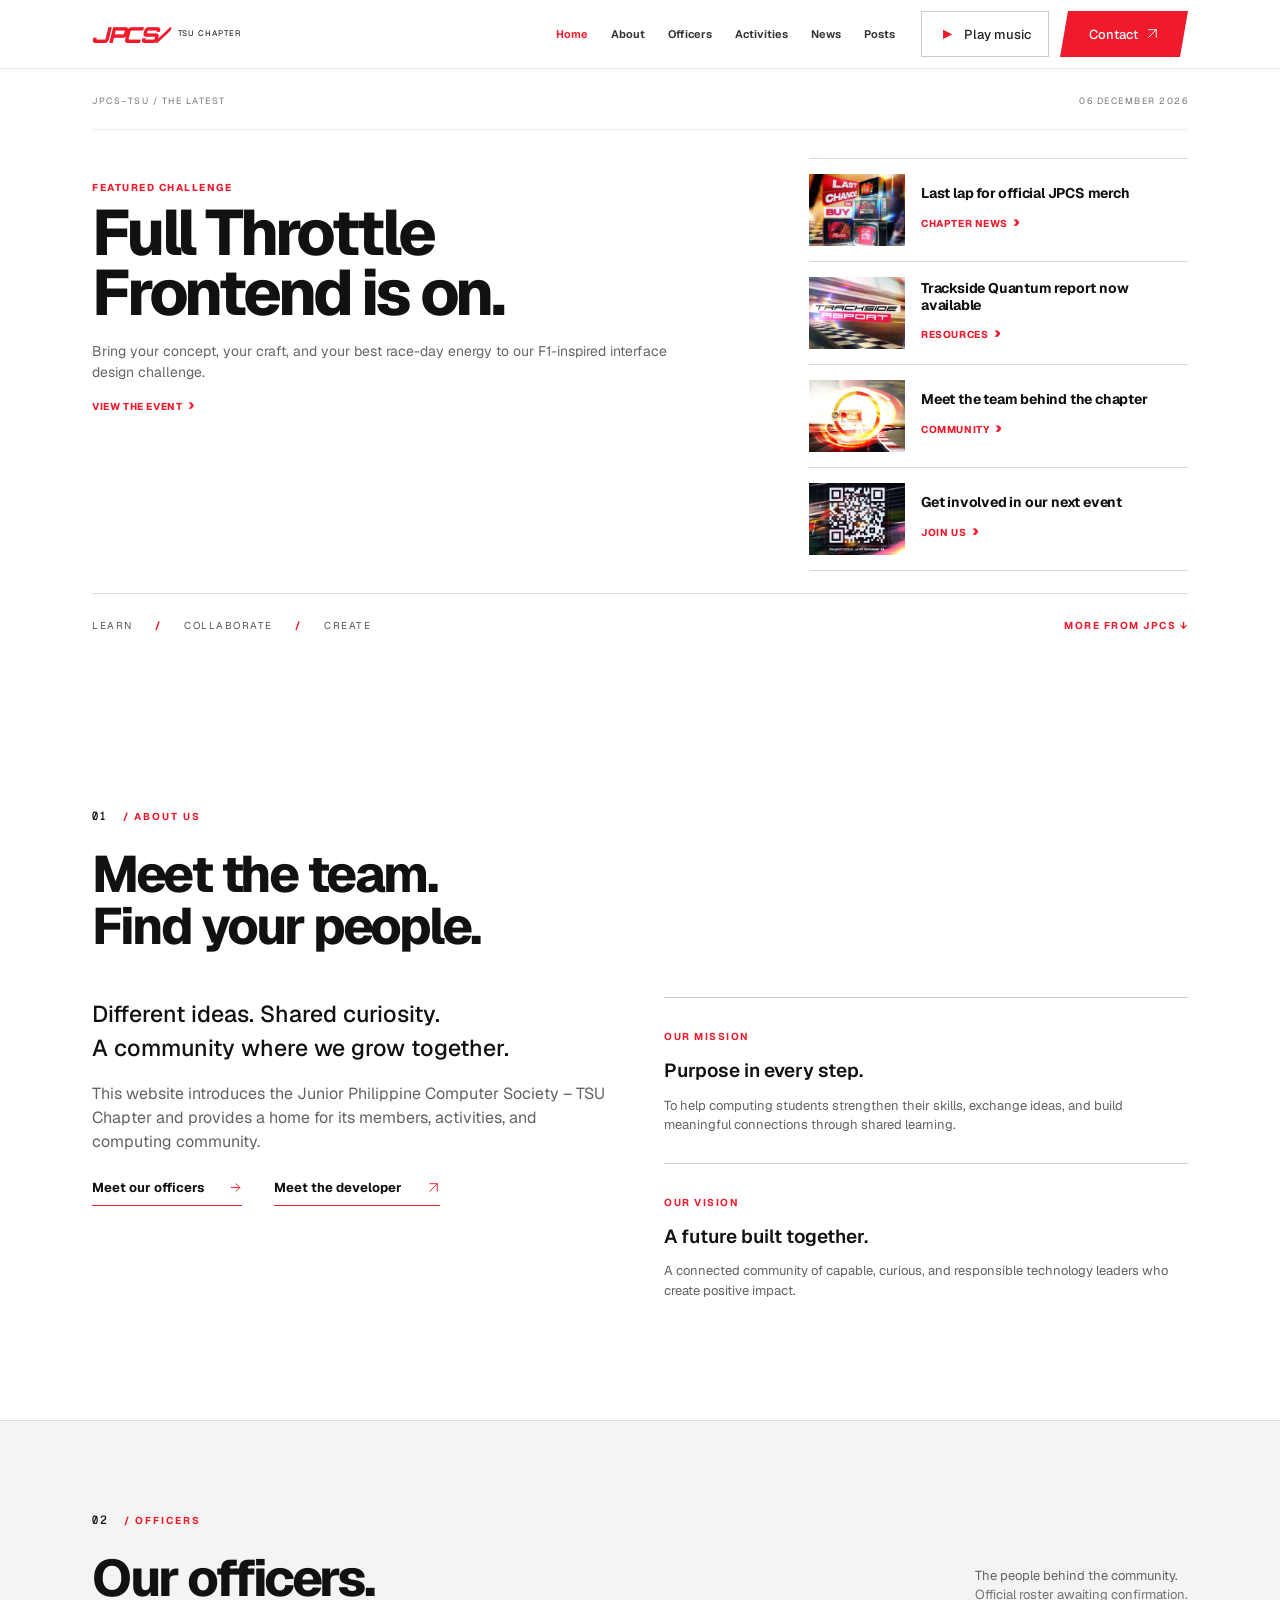
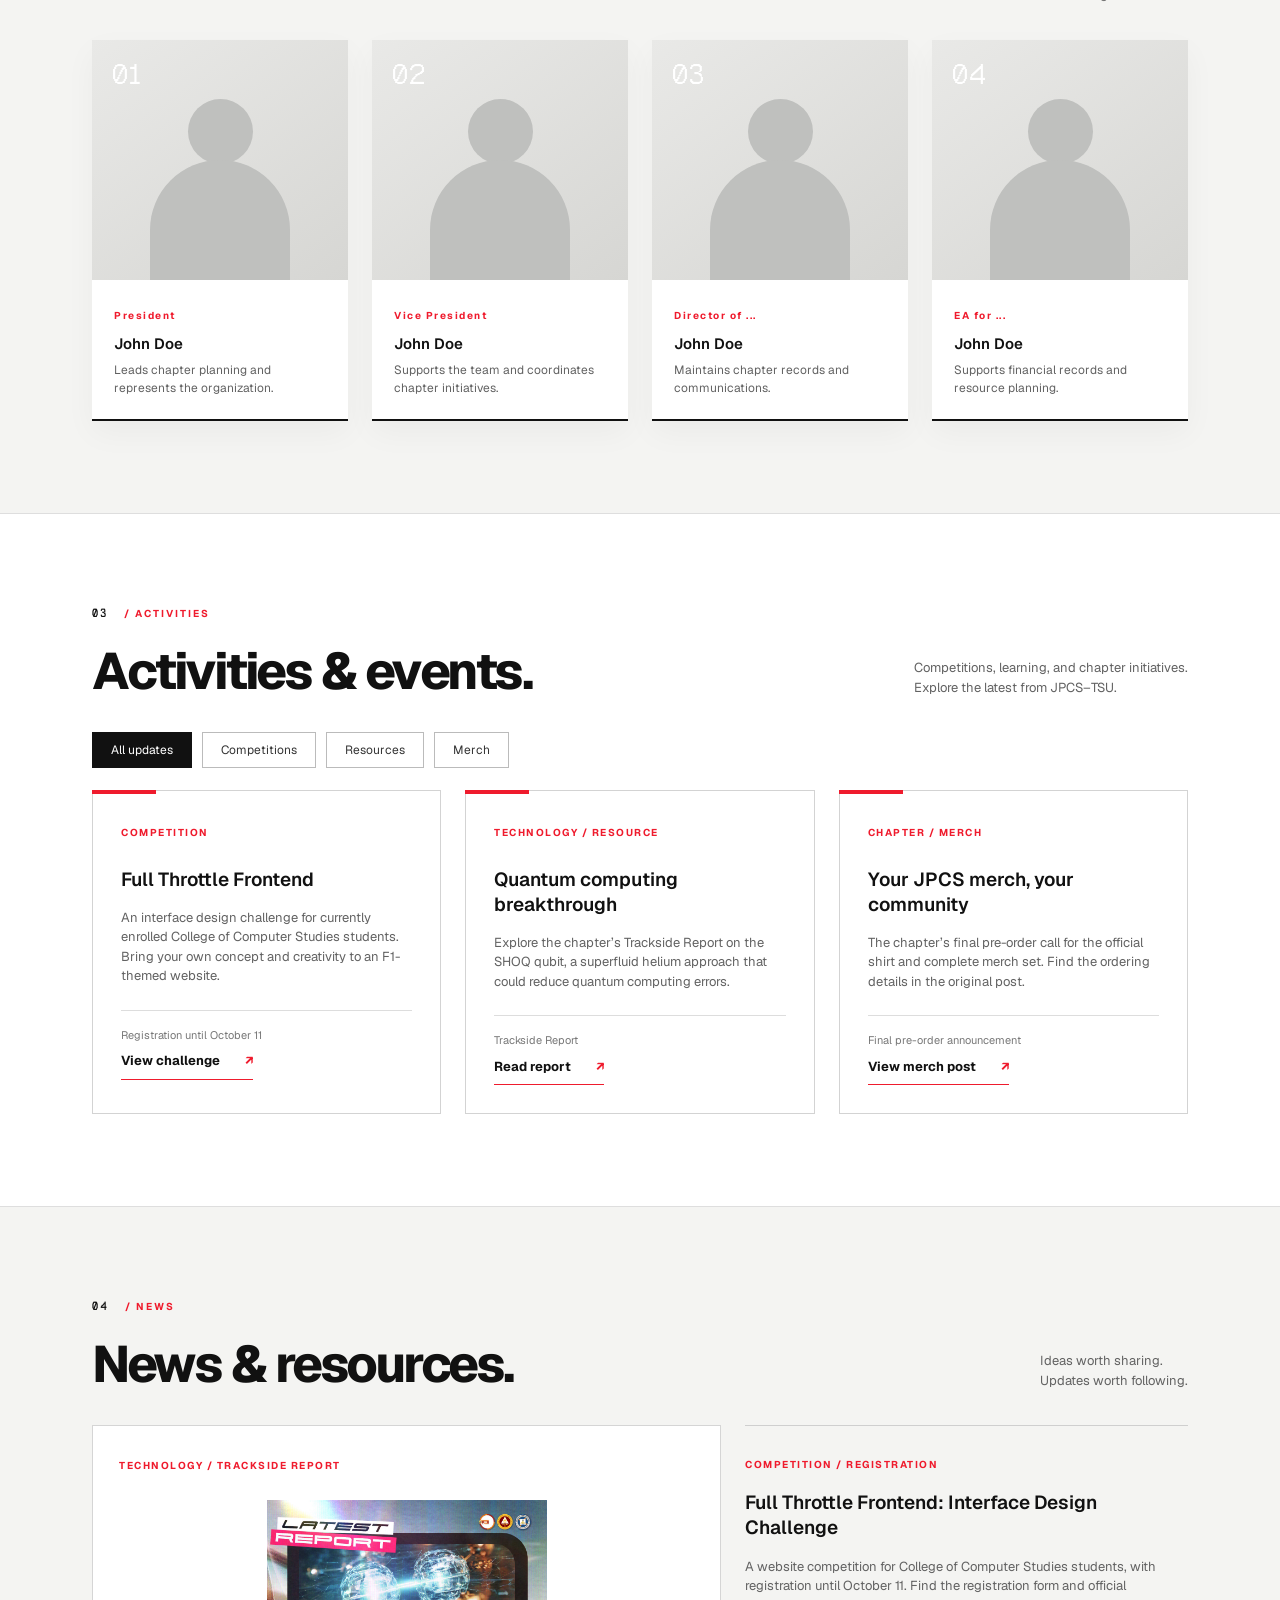
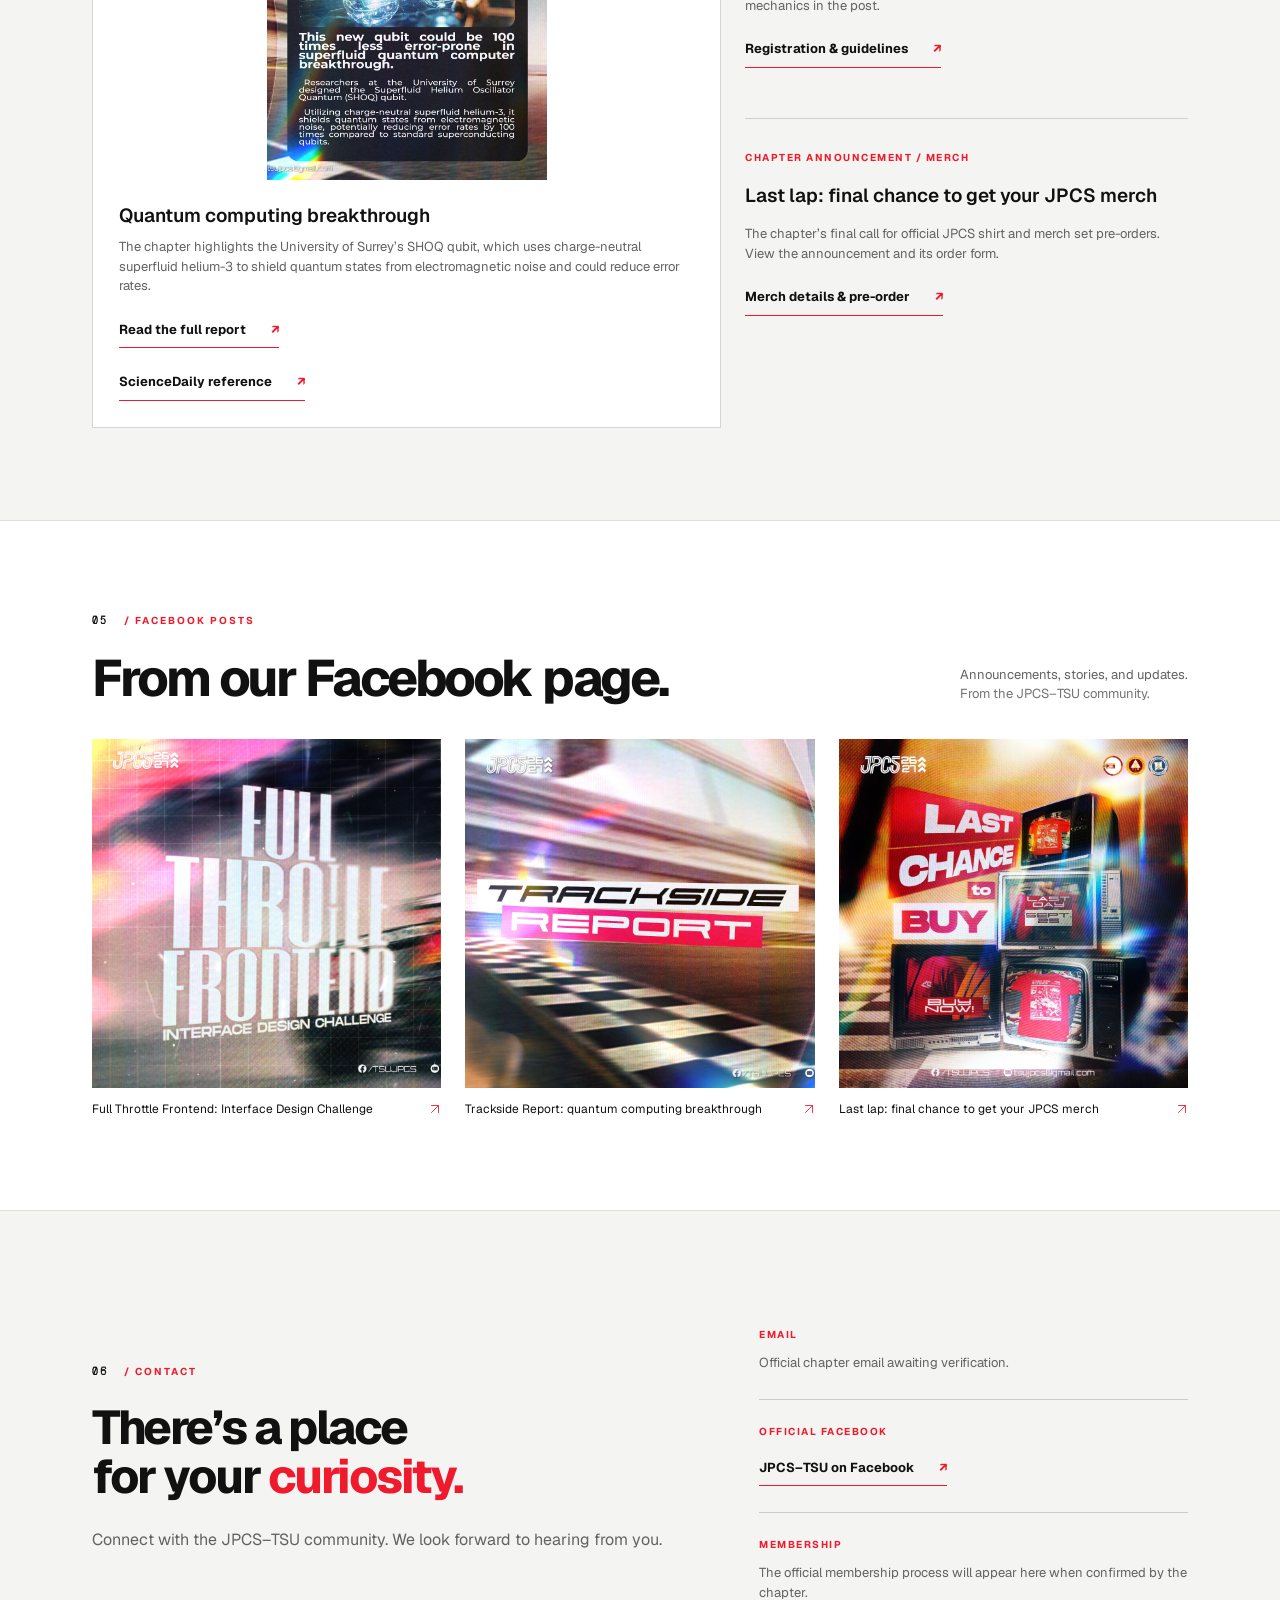
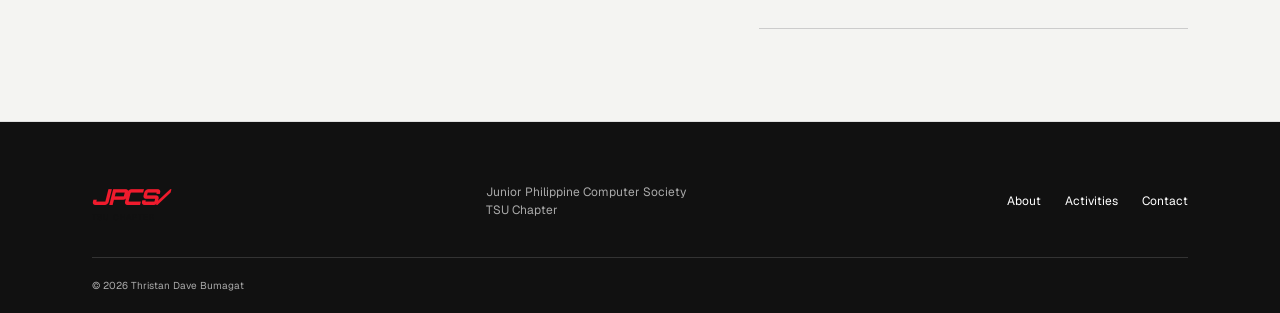
==== commit 9af333c8: "update ui theme final" ====
--- a/index.html
+++ b/index.html
@@ -6,7 +6,7 @@
     <meta name="viewport" content="width=device-width, initial-scale=1">
     <meta name="description"
         content="Discover the Junior Philippine Computer Society – TSU Chapter: its community, team, activities, and announcements.">
-    <meta name="theme-color" content="#111113">
+    <meta name="theme-color" content="#ffffff">
     <title>JPCS–TSU | Our computing community</title>
     <link href="https://cdn.jsdelivr.net/npm/bootstrap@5.3.8/dist/css/bootstrap.min.css" rel="stylesheet"
         integrity="sha384-sRIl4kxILFvY47J16cr9ZwB07vP4J8+LH7qKQnuqkuIAvNWLzeN8tE5YBujZqJLB" crossorigin="anonymous">
@@ -48,56 +48,40 @@
     <main id="main">
         <section id="home" class="hero">
             <div class="container">
-                <div class="hero-top"><span><i class="status-dot"></i> JUNIOR PHILIPPINE COMPUTER
-                        SOCIETY</span><span>TSU / PHILIPPINES</span></div>
-                <div class="row align-items-center g-0">
-                    <div class="col-lg-6 hero-copy">
-                        <p class="eyebrow">YOUR COMPUTING COMMUNITY AT TSU</p>
-                        <h1>Learn together.<br>Build connections.<br><span class="red">Grow with JPCS.</span></h1>
-                        <p class="hero-description">A space for computing minds to connect, learn, and build together.
-                            Meet the Junior Philippine Computer Society – TSU Chapter.</p>
-                        <div class="d-flex flex-wrap gap-3"><a class="btn btn-community" href="#about">Explore JPCS
-                                <span aria-hidden="true"><svg class="arrow-icon" xmlns="http://www.w3.org/2000/svg"
-                                        viewBox="0 0 24 24" fill="none" stroke="currentColor" stroke-width="1.75"
-                                        stroke-linecap="round" stroke-linejoin="round" aria-hidden="true"
-                                        focusable="false">
-                                        <path d="M5 19 19 5M5 5h14v14" />
-                                    </svg></span></a><a class="btn btn-outline-light" href="#activities">Our activities
-                                <span aria-hidden="true"><svg class="arrow-icon" xmlns="http://www.w3.org/2000/svg"
-                                        viewBox="0 0 24 24" fill="none" stroke="currentColor" stroke-width="1.75"
-                                        stroke-linecap="round" stroke-linejoin="round" aria-hidden="true"
-                                        focusable="false">
-                                        <path d="M4 12h16m-7-7 7 7-7 7" />
-                                    </svg></span></a></div>
-                    </div>
-                    <div class="col-lg-6 community-wrap">
-                        <aside class="community-panel" aria-label="Our computing community">
-                            <div class="community-panel-top"><span class="small-label">JPCS / TSU CHAPTER</span><span
-                                    class="community-symbol" aria-hidden="true">&lt;/&gt;</span></div>
-                            <p class="community-heading">A place to learn.<br>A community to belong.</p>
-                            <p class="community-intro">Connect with fellow computing students through shared interests,
-                                new ideas, and meaningful collaboration.</p>
-                            <a class="community-item" href="#activities"><span
-                                    class="community-number">01</span><span><strong>Learn
-                                        together</strong><small>Explore workshops and technology
-                                        talks.</small></span><span aria-hidden="true">↗</span></a>
-                            <a class="community-item" href="#officers"><span
-                                    class="community-number">02</span><span><strong>Meet your
-                                        community</strong><small>Get to know the people behind the
-                                        chapter.</small></span><span aria-hidden="true">↗</span></a>
-                            <a class="community-item" href="#contact"><span
-                                    class="community-number">03</span><span><strong>Get involved</strong><small>Find
-                                        your place in the JPCS–TSU community.</small></span><span
-                                    aria-hidden="true">↗</span></a>
-                        </aside>
-                    </div>
-                </div>
-                <div class="hero-bottom"><span>LEARN <b>/</b> COLLABORATE <b>/</b> CREATE</span><a href="#about">SCROLL
-                        TO EXPLORE <svg class="arrow-icon" xmlns="http://www.w3.org/2000/svg" viewBox="0 0 24 24"
-                            fill="none" stroke="currentColor" stroke-width="1.75" stroke-linecap="round"
-                            stroke-linejoin="round" aria-hidden="true" focusable="false">
-                            <path d="M12 4v16m-7-7 7 7 7-7" />
-                        </svg></a></div>
+                <div class="hero-top"><span>JPCS–TSU / THE LATEST</span><time id="current-date"></time></div>
+                <div class="front-page">
+                    <article class="lead-story">
+                        <p class="story-kicker">Featured challenge</p>
+                        <h1>Full Throttle<br>Frontend is on.</h1>
+                        <p class="hero-description">Bring your concept, your craft, and your best race-day energy to our
+                            F1-inspired interface design challenge.</p>
+                        <a class="story-link" href="#activities">View the event <span aria-hidden="true">›</span></a>
+                    </article>
+                    <aside class="latest-stories" aria-label="Latest stories">
+                        <a class="latest-story" href="#news">
+                            <img src="assets/images/jpcs-merch-last-lap.jpg" alt="JPCS merchandise announcement">
+                            <span><strong>Last lap for official JPCS merch</strong><small>Chapter news
+                                    <b>›</b></small></span>
+                        </a>
+                        <a class="latest-story" href="#news">
+                            <img src="assets/images/trackside-quantum-cover.jpg" alt="Trackside Quantum report cover">
+                            <span><strong>Trackside Quantum report now available</strong><small>Resources
+                                    <b>›</b></small></span>
+                        </a>
+                        <a class="latest-story" href="#officers">
+                            <img src="assets/images/jpcs-logo.png" alt="JPCS TSU Chapter logo">
+                            <span><strong>Meet the team behind the chapter</strong><small>Community
+                                    <b>›</b></small></span>
+                        </a>
+                        <a class="latest-story" href="#contact">
+                            <img src="assets/images/full-throttle-registration.jpg"
+                                alt="Full Throttle registration announcement">
+                            <span><strong>Get involved in our next event</strong><small>Join us <b>›</b></small></span>
+                        </a>
+                    </aside>
+                </div>
+                <div class="hero-bottom"><span>LEARN <b>/</b> COLLABORATE <b>/</b> CREATE</span><a href="#about">MORE
+                        FROM JPCS <span aria-hidden="true">↓</span></a></div>
             </div>
         </section>
         <section id="about" class="section">
@@ -130,11 +114,11 @@
                     <div class="col-lg-6">
                         <div class="principle"><span class="small-label">OUR MISSION</span>
                             <h3>Purpose in every step.</h3>
-                            <p>Placeholder — the chapter’s approved mission statement will appear here.</p>
+                            <p>To help computing students strengthen their skills, exchange ideas, and build meaningful connections through shared learning.</p>
                         </div>
                         <div class="principle"><span class="small-label">OUR VISION</span>
                             <h3>A future built together.</h3>
-                            <p>Placeholder — the chapter’s approved vision statement will appear here.</p>
+                            <p>A connected community of capable, curious, and responsible technology leaders who create positive impact.</p>
                         </div>
                     </div>
                 </div>
@@ -151,47 +135,43 @@
                             confirmation.</span></p>
                 </div>
                 <div class="row g-4" id="officer-grid">
-                    <div class="col-6 col-lg-3">
+                    <div class="col-12 col-sm-6 col-lg-3">
                         <article class="officer-card">
-                            <div class="portrait" role="img" aria-label="Officer photograph placeholder"><span>01</span>
+                            <div class="portrait" role="img" aria-label="President portrait"><span>01</span>
                             </div>
                             <div class="officer-copy"><span class="small-label">President</span>
                                 <h3>John Doe</h3>
-                                <p>Leads chapter planning and represents the organization.</p><span
-                                    class="placeholder-label">ROLE</span>
-                            </div>
-                        </article>
-                    </div>
-                    <div class="col-6 col-lg-3">
+                                <p>Leads chapter planning and represents the organization.</p>
+                            </div>
+                        </article>
+                    </div>
+                    <div class="col-12 col-sm-6 col-lg-3">
                         <article class="officer-card">
-                            <div class="portrait" role="img" aria-label="Officer photograph placeholder"><span>02</span>
+                            <div class="portrait" role="img" aria-label="Vice President portrait"><span>02</span>
                             </div>
                             <div class="officer-copy"><span class="small-label">Vice President</span>
                                 <h3>John Doe</h3>
-                                <p>Supports the team and coordinates chapter initiatives.</p><span
-                                    class="placeholder-label">ROLE</span>
-                            </div>
-                        </article>
-                    </div>
-                    <div class="col-6 col-lg-3">
+                                <p>Supports the team and coordinates chapter initiatives.</p>
+                            </div>
+                        </article>
+                    </div>
+                    <div class="col-12 col-sm-6 col-lg-3">
                         <article class="officer-card">
-                            <div class="portrait" role="img" aria-label="Officer photograph placeholder"><span>03</span>
+                            <div class="portrait" role="img" aria-label="Director portrait"><span>03</span>
                             </div>
                             <div class="officer-copy"><span class="small-label">Director of ...</span>
                                 <h3>John Doe</h3>
-                                <p>Maintains chapter records and communications.</p><span
-                                    class="placeholder-label">ROLE</span>
-                            </div>
-                        </article>
-                    </div>
-                    <div class="col-6 col-lg-3">
+                                <p>Maintains chapter records and communications.</p>
+                            </div>
+                        </article>
+                    </div>
+                    <div class="col-12 col-sm-6 col-lg-3">
                         <article class="officer-card">
-                            <div class="portrait" role="img" aria-label="Officer photograph placeholder"><span>04</span>
+                            <div class="portrait" role="img" aria-label="Executive Assistant portrait"><span>04</span>
                             </div>
                             <div class="officer-copy"><span class="small-label">EA for ...</span>
                                 <h3>John Doe</h3>
-                                <p>Supports financial records and resource planning.</p><span
-                                    class="placeholder-label">ROLE</span>
+                                <p>Supports financial records and resource planning.</p>
                             </div>
                         </article>
                     </div>
@@ -538,4 +518,4 @@
     <script src="js/main.js"></script>
 </body>
 
-</html>+</html>
--- a/css/style.css
+++ b/css/style.css
@@ -405,12 +405,6 @@
 .officer-copy p {
     font-size: 12px;
     margin-bottom: 0;
-}
-
-.placeholder-label {
-    font-size: 9px;
-    letter-spacing: 1px;
-    color: #bdbdc5;
 }
 
 .filters {
@@ -1104,4 +1098,481 @@
         transform: translate(-50%, -110vh);
         opacity: 0;
     }
-}+}
+
+/* Editorial race-day theme */
+:root {
+    --red: #ef1b2d;
+    --bg: #ffffff;
+    --ink: #111111;
+    --muted: #6d6d6d;
+    --line: #dddddd;
+}
+
+body {
+    background: #fff;
+    color: var(--ink);
+    line-height: 1.5;
+}
+
+.container {
+    max-width: 1160px;
+}
+
+.red {
+    color: var(--red);
+}
+
+.muted {
+    color: #737373;
+}
+
+.site-header {
+    background: rgba(255, 255, 255, .97);
+    border-bottom: 1px solid #e4e4e4;
+    backdrop-filter: blur(12px);
+}
+
+.navbar {
+    min-height: 68px;
+}
+
+.navbar-brand,
+.navbar-brand:hover {
+    color: #111;
+    gap: 12px;
+}
+
+.brand {
+    color: var(--red);
+    font-size: 22px;
+    letter-spacing: -1.5px;
+}
+
+.brand-sub {
+    color: #111;
+    font-size: 8px;
+    line-height: 1.15;
+    letter-spacing: .9px;
+}
+
+.nav-link {
+    color: #333;
+    font-size: 11px;
+    font-weight: 650;
+    margin-left: 7px;
+}
+
+.nav-link:hover,
+.nav-link.active,
+.site-header .navbar-nav .nav-link.active {
+    color: var(--red);
+}
+
+.nav-link.active {
+    box-shadow: none;
+}
+
+.contact-nav {
+    background: var(--red);
+    color: #fff !important;
+    border: 0;
+    padding-left: 22px !important;
+    padding-right: 22px !important;
+    clip-path: polygon(8px 0, 100% 0, calc(100% - 8px) 100%, 0 100%);
+}
+
+.music-toggle {
+    color: #222 !important;
+    border-color: #ccc !important;
+}
+
+.hero {
+    padding: 26px 0 56px;
+}
+
+.hero-top {
+    padding: 0 0 20px;
+    color: #777;
+    border-bottom: 1px solid #ededed;
+    font-size: 9px;
+    letter-spacing: 1.5px;
+}
+
+.front-page {
+    display: grid;
+    grid-template-columns: minmax(0, 1.75fr) minmax(280px, 1fr);
+    gap: 54px;
+    padding: 28px 0 22px;
+}
+
+.lead-story {
+    min-width: 0;
+}
+
+.lead-image-link {
+    display: block;
+    overflow: hidden;
+    background: #eee;
+}
+
+.lead-story img {
+    display: block;
+    width: 100%;
+    height: auto;
+    aspect-ratio: 1 / 1;
+    object-fit: contain;
+    transition: transform .35s ease;
+}
+
+.lead-story:hover img {
+    transform: scale(1.015);
+}
+
+.story-kicker {
+    color: var(--red);
+    text-transform: uppercase;
+    font-size: 10px;
+    font-weight: 750;
+    letter-spacing: 1.5px;
+    margin: 22px 0 8px;
+}
+
+h1,
+h2 {
+    font-family: var(--body);
+    font-weight: 750;
+    color: #111;
+}
+
+h1 {
+    font-size: clamp(38px, 5vw, 66px);
+    line-height: .94;
+    letter-spacing: -3.2px;
+    margin: 0;
+}
+
+.hero-description {
+    color: #666;
+    max-width: 590px;
+    margin: 18px 0 10px;
+    font-size: 14px;
+}
+
+.story-link,
+.latest-story small {
+    color: var(--red);
+    font-size: 10px;
+    font-weight: 750;
+    text-transform: uppercase;
+    letter-spacing: .6px;
+}
+
+.story-link span,
+.latest-story b {
+    font-size: 16px;
+    margin-left: 3px;
+}
+
+.latest-stories {
+    border-top: 1px solid #d9d9d9;
+}
+
+.latest-story {
+    display: grid;
+    grid-template-columns: 96px 1fr;
+    gap: 16px;
+    padding: 15px 0;
+    border-bottom: 1px solid #d9d9d9;
+    align-items: center;
+}
+
+.latest-story img {
+    width: 96px;
+    height: 72px;
+    object-fit: cover;
+    background: #f2f2f2;
+}
+
+.latest-story strong {
+    display: block;
+    font-size: 14px;
+    line-height: 1.15;
+    letter-spacing: -.2px;
+    margin-bottom: 8px;
+}
+
+.latest-story:hover strong {
+    color: var(--red);
+}
+
+.latest-story small {
+    display: block;
+}
+
+.hero-bottom {
+    border-color: #ddd;
+    color: #555;
+}
+
+.hero-bottom a {
+    color: var(--red);
+    font-weight: 700;
+}
+
+.section {
+    padding: 92px 0;
+    border-bottom: 1px solid #dedede;
+}
+
+.section-alt,
+.contact-section {
+    background: #f4f4f2;
+}
+
+.section p {
+    color: #626262;
+}
+
+.section .eyebrow,
+.eyebrow {
+    color: var(--red);
+    font-size: 10px;
+}
+
+.eyebrow>span {
+    color: #111;
+}
+
+h2 {
+    font-size: clamp(34px, 4vw, 54px);
+    line-height: 1.02;
+    letter-spacing: -2.5px;
+}
+
+h3 {
+    color: #111;
+}
+
+.lead {
+    color: #111 !important;
+}
+
+.small-label {
+    color: var(--red);
+}
+
+.principle {
+    border-color: #ccc;
+}
+
+.text-link {
+    color: #111;
+}
+
+.officer-card {
+    background: #fff;
+    border-color: #111;
+    box-shadow: 0 12px 30px rgba(0, 0, 0, .04);
+}
+
+.portrait {
+    background: linear-gradient(145deg, #e9e9e7, #d6d6d3);
+}
+
+.portrait::before,
+.portrait::after {
+    background: #bfc0be;
+}
+
+.portrait span {
+    color: #fff;
+}
+
+.filter {
+    color: #333;
+    border-color: #bbb;
+    background: #fff;
+}
+
+.filter.active {
+    background: #111;
+    color: #fff;
+    border-color: #111;
+}
+
+.activity-card {
+    background: #fff;
+    border-color: #d3d3d3;
+}
+
+.activity-card::before {
+    height: 4px;
+    width: 64px;
+}
+
+.activity-date {
+    border-color: #ddd;
+    color: #777;
+}
+
+.news-feature {
+    background: #fff;
+    border-color: #d5d5d5;
+    padding: 26px;
+}
+
+.news-small {
+    border-color: #cfcfcf;
+}
+
+.gallery-button {
+    color: #111;
+}
+
+.gallery-button img {
+    background: #e9e9e7;
+}
+
+.gallery-button:hover img {
+    filter: contrast(1.04);
+}
+
+.gallery-caption span:last-child {
+    color: var(--red);
+}
+
+.contact-line {
+    border-color: #ccc;
+}
+
+footer {
+    background: #111;
+    color: #fff;
+    padding-top: 58px;
+}
+
+.footer-top p,
+.footer-bottom {
+    color: #aaa;
+}
+
+.footer-bottom {
+    border-color: #333;
+}
+
+.back-top {
+    color: #fff;
+}
+
+.modal-content {
+    background: #fff;
+    color: #111;
+    border-color: #ddd;
+    border-top-color: var(--red);
+}
+
+.modal-header {
+    background: #f5f5f3;
+    border-color: #ddd;
+}
+
+.modal-body p {
+    color: #555;
+}
+
+.modal-header .btn-close {
+    filter: none;
+}
+
+@media (max-width: 991px) {
+    .site-header .navbar-toggler-icon {
+        filter: invert(1);
+    }
+
+    .site-header .navbar-collapse {
+        background: #fff;
+        border-top: 1px solid #ddd;
+    }
+
+    .front-page {
+        gap: 30px;
+    }
+}
+
+@media (max-width: 767px) {
+    .hero {
+        padding-top: 18px;
+    }
+
+    .front-page {
+        grid-template-columns: 1fr;
+        gap: 36px;
+    }
+
+    .latest-story {
+        grid-template-columns: 112px 1fr;
+    }
+
+    .latest-story img {
+        width: 112px;
+        height: 82px;
+    }
+
+    .hero-top span:last-child {
+        display: none;
+    }
+
+    h1 {
+        letter-spacing: -2px;
+    }
+
+    .site-header .navbar-nav {
+        display: grid;
+        grid-template-columns: repeat(2, minmax(0, 1fr));
+        column-gap: 10px;
+        align-items: center;
+    }
+
+    .site-header .navbar-nav>.nav-item:not(.music-nav-item):not(:last-child) {
+        grid-column: 1 / -1;
+    }
+
+    .site-header .music-nav-item {
+        grid-column: 1;
+    }
+
+    .site-header .navbar-nav>.nav-item:last-child {
+        grid-column: 2;
+    }
+
+    .site-header .music-nav-item .music-toggle,
+    .site-header .contact-nav {
+        width: 100%;
+        margin: 10px 0 0;
+    }
+}
+
+@media (max-width: 575px) {
+    .container {
+        padding-left: 20px;
+        padding-right: 20px;
+    }
+
+    .hero-bottom span {
+        display: none;
+    }
+
+    .hero-bottom a {
+        max-width: none;
+    }
+
+    .latest-story {
+        grid-template-columns: 92px 1fr;
+    }
+
+    .latest-story img {
+        width: 92px;
+        height: 70px;
+    }
+}
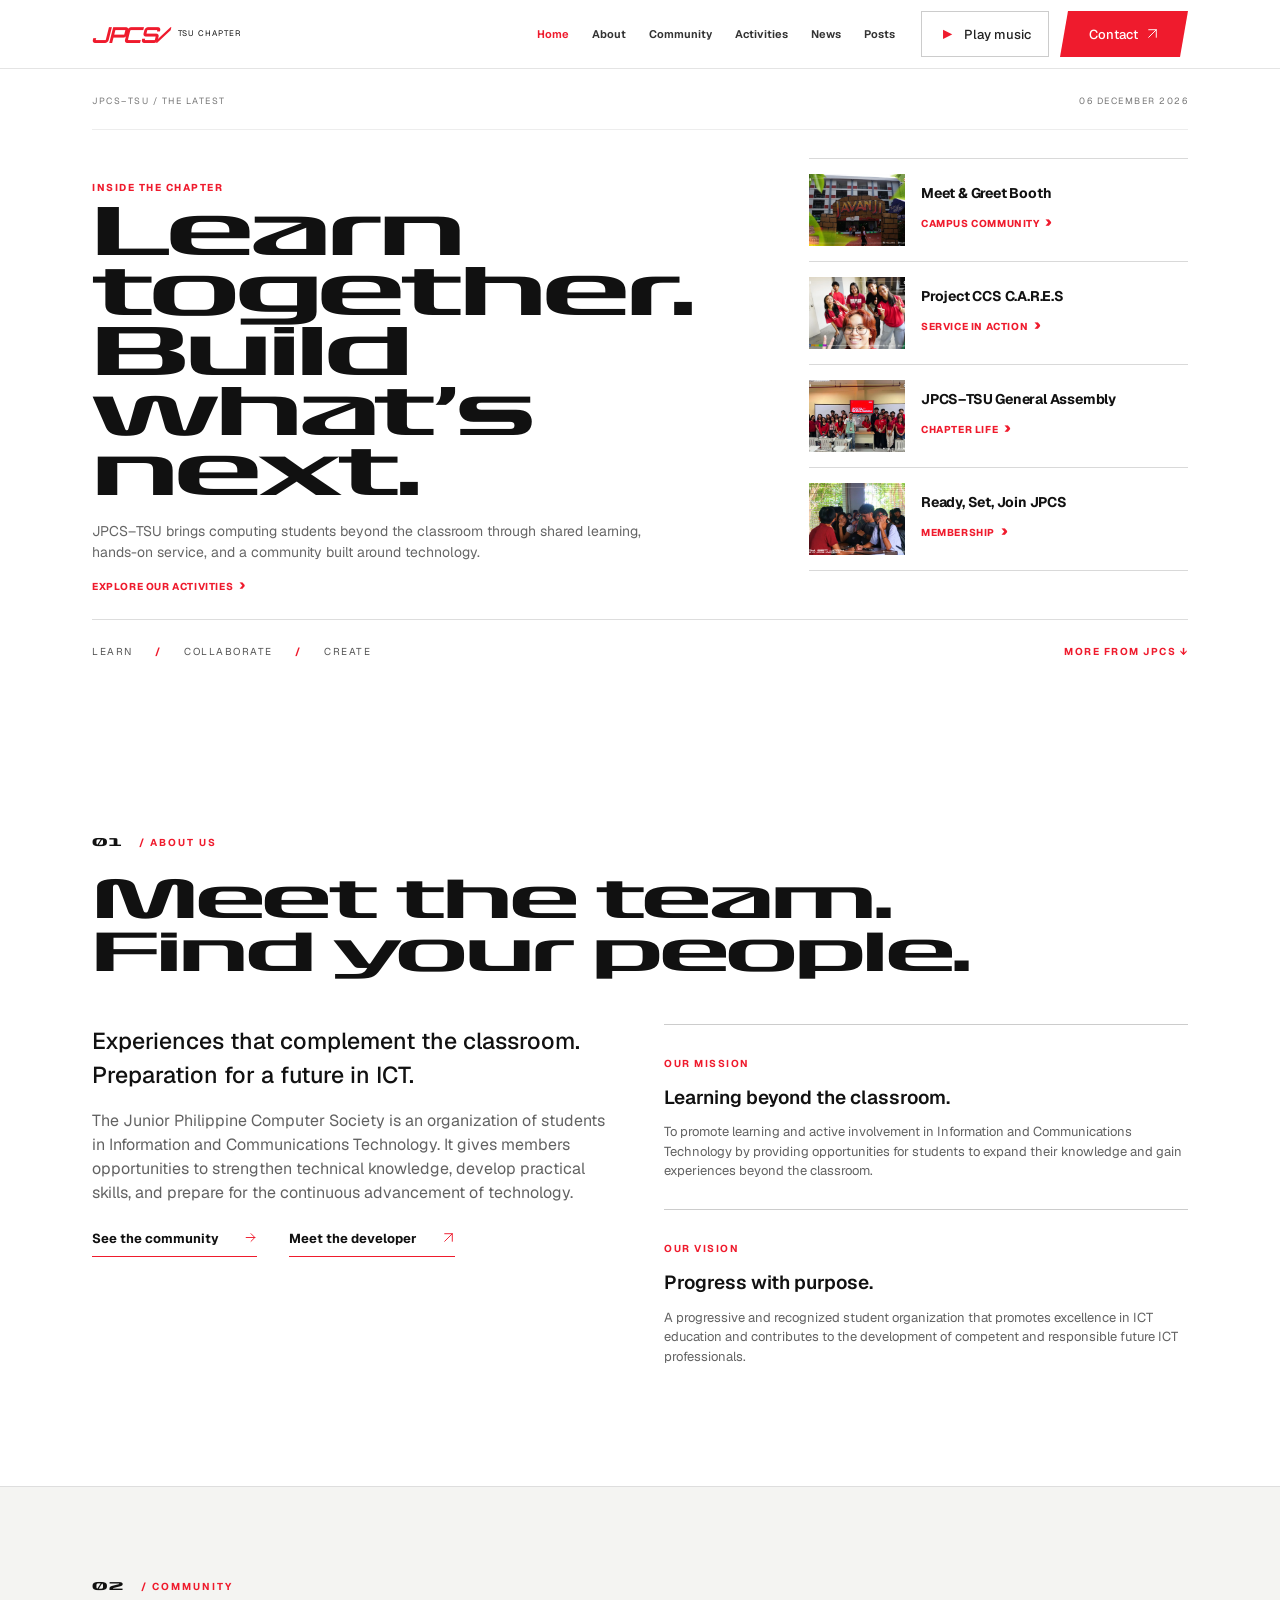
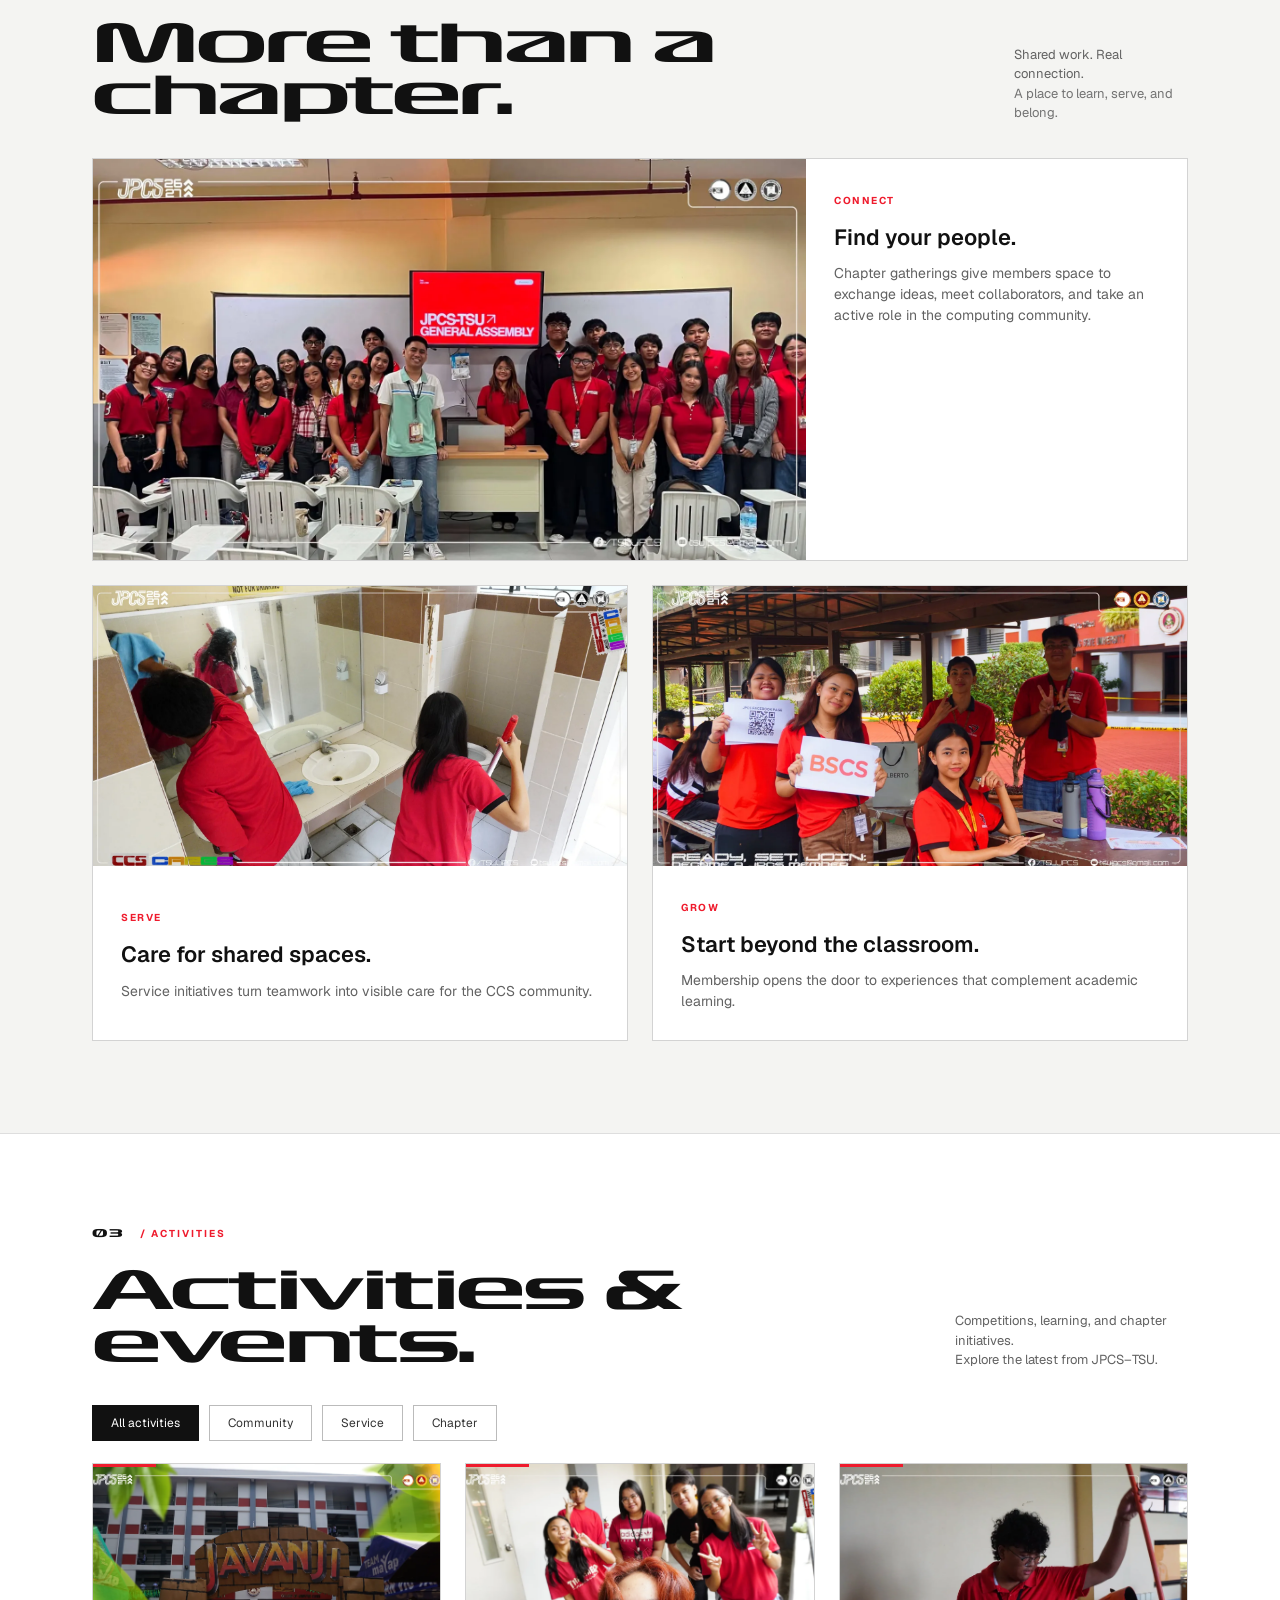
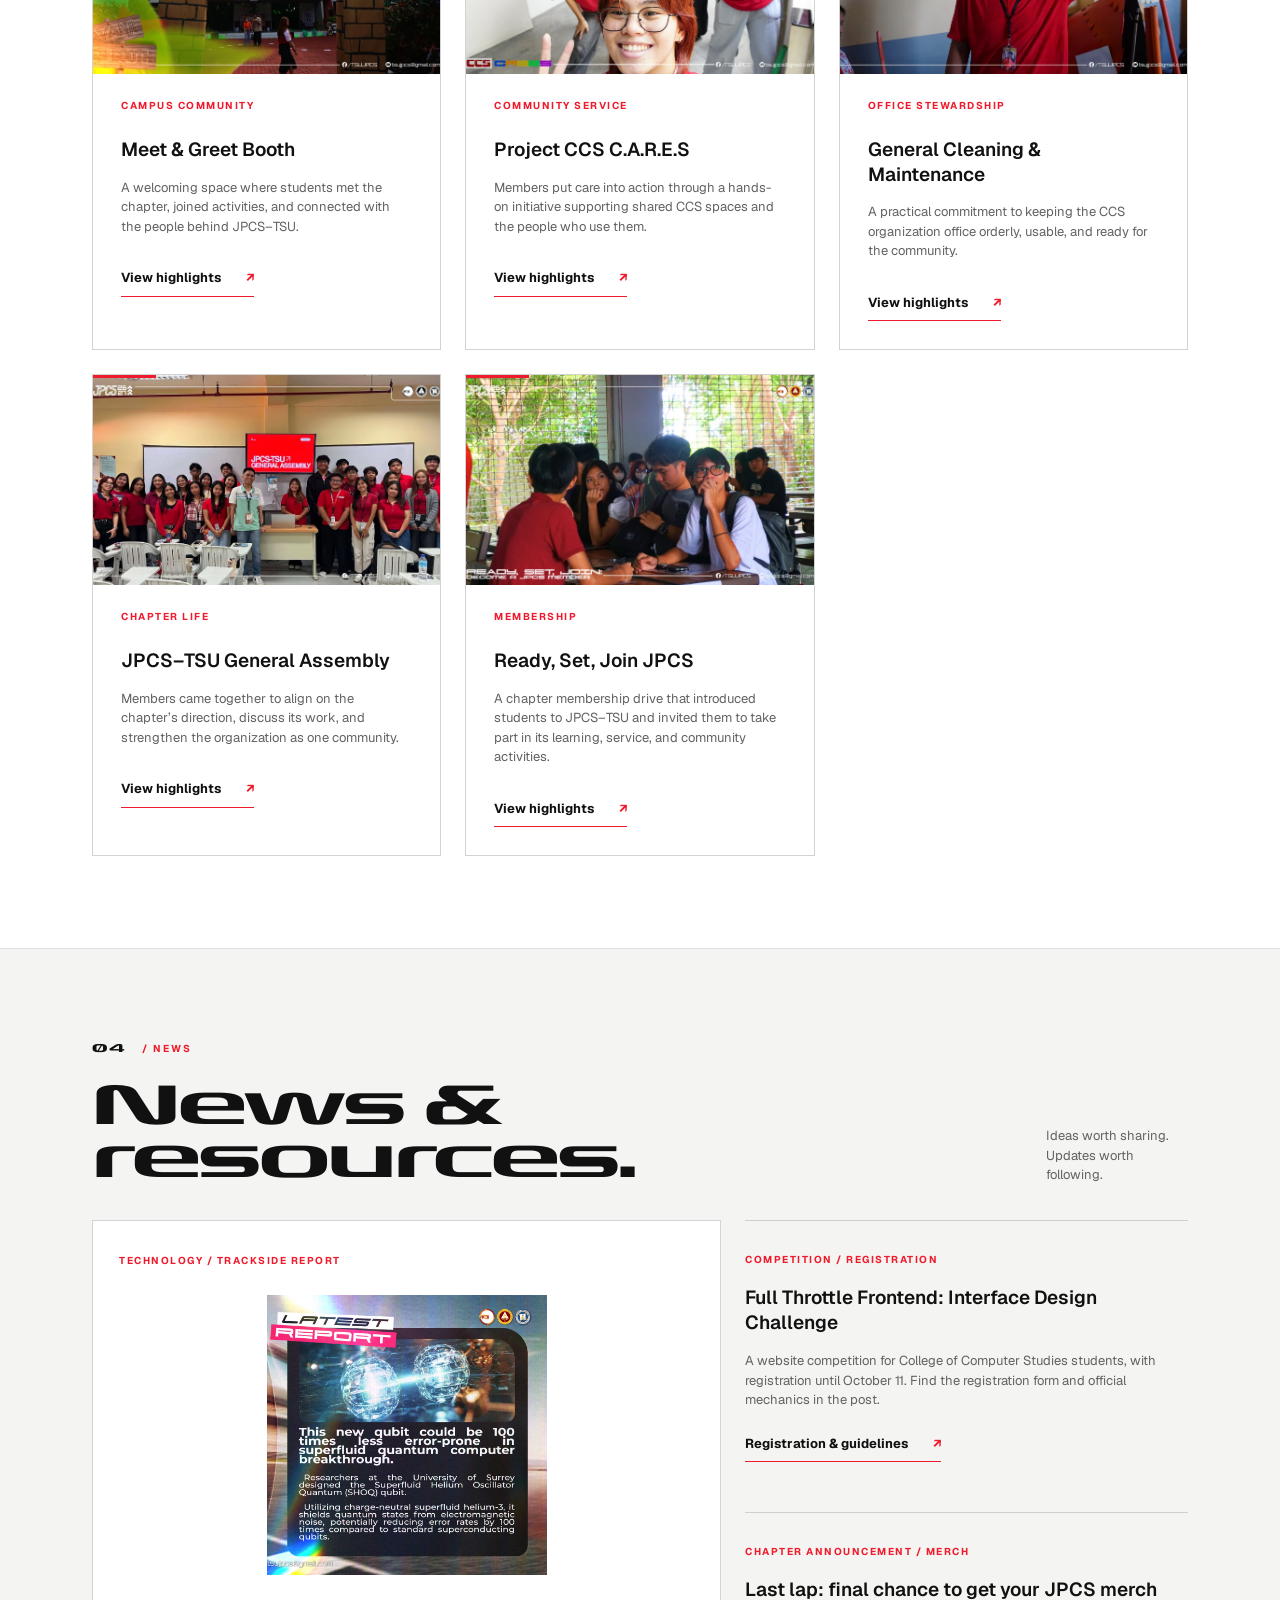
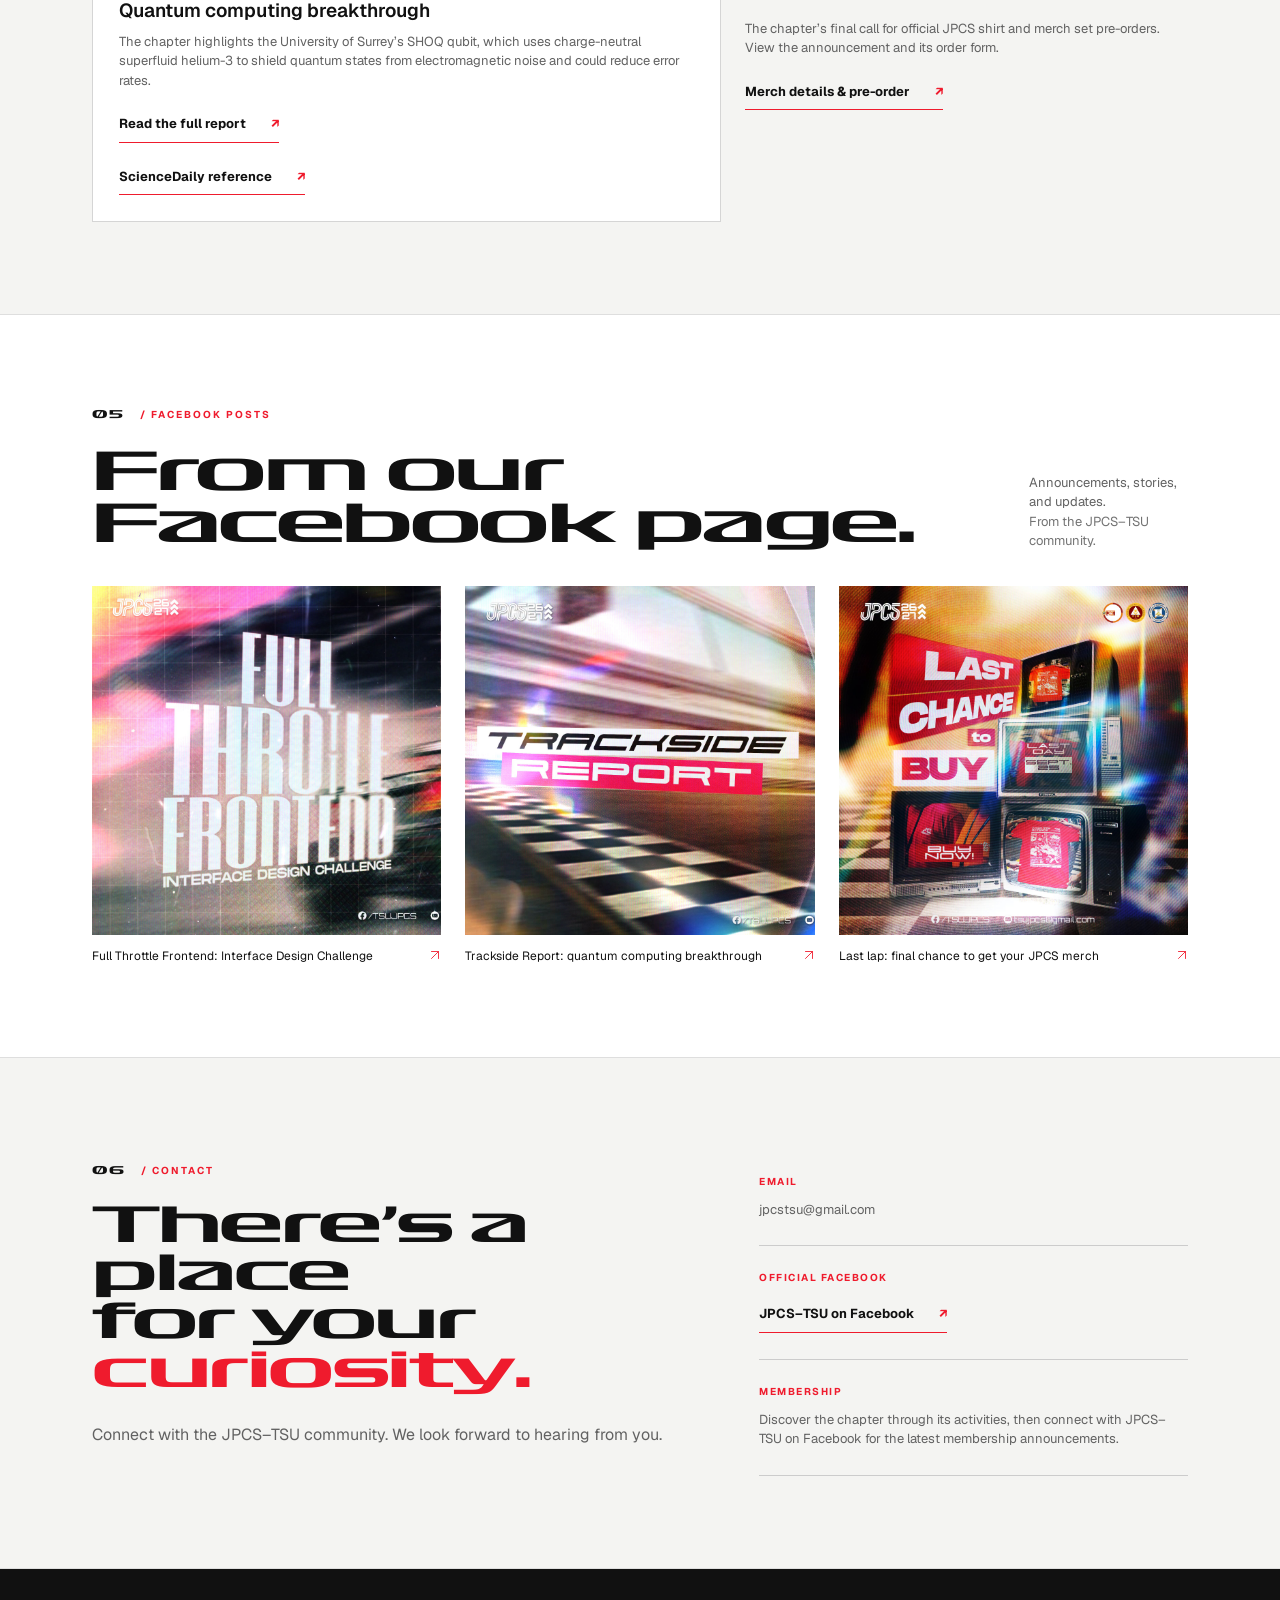
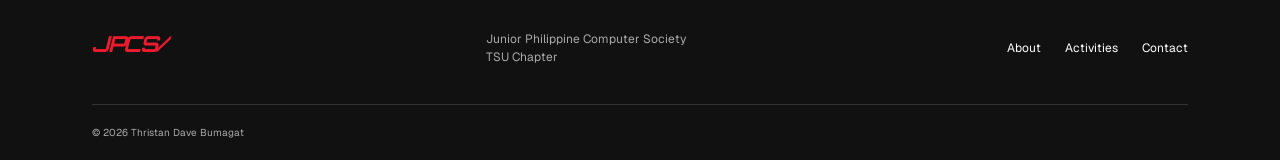
==== commit 3874fd3f: "final touches and added all required assets" ====
--- a/index.html
+++ b/index.html
@@ -2,108 +2,152 @@
 <html lang="en">
 
 <head>
-    <meta charset="utf-8">
-    <meta name="viewport" content="width=device-width, initial-scale=1">
+    <meta charset="utf-8" />
+    <meta name="viewport" content="width=device-width, initial-scale=1" />
     <meta name="description"
-        content="Discover the Junior Philippine Computer Society – TSU Chapter: its community, team, activities, and announcements.">
-    <meta name="theme-color" content="#ffffff">
+        content="Discover the Junior Philippine Computer Society – TSU Chapter: its community, team, activities, and announcements." />
+    <meta name="theme-color" content="#ffffff" />
     <title>JPCS–TSU | Our computing community</title>
     <link href="https://cdn.jsdelivr.net/npm/bootstrap@5.3.8/dist/css/bootstrap.min.css" rel="stylesheet"
-        integrity="sha384-sRIl4kxILFvY47J16cr9ZwB07vP4J8+LH7qKQnuqkuIAvNWLzeN8tE5YBujZqJLB" crossorigin="anonymous">
-    <link rel="icon" href="assets/images/jpcs-logo.png" type="image/png">
-    <link rel="apple-touch-icon" href="assets/images/jpcs-logo.png">
-    <link rel="stylesheet" href="css/style.css">
+        integrity="sha384-sRIl4kxILFvY47J16cr9ZwB07vP4J8+LH7qKQnuqkuIAvNWLzeN8tE5YBujZqJLB" crossorigin="anonymous" />
+    <link rel="icon" href="assets/images/jpcs-logo.png" type="image/png" />
+    <link rel="apple-touch-icon" href="assets/images/jpcs-logo.png" />
+    <link rel="stylesheet" href="css/style.css" />
 </head>
 
-<body><a class="skip-link" href="#main">Skip to content</a>
+<body>
+    <a class="skip-link" href="#main">Skip to content</a>
+
     <header class="site-header">
-        <nav class="navbar navbar-expand-lg container" aria-label="Main navigation"><a class="navbar-brand"
-                href="#home"><span class="brand">JPCS<span class="red">/</span></span><span class="brand-sub">TSU
-                    CHAPTER</span></a><button class="navbar-toggler" type="button" data-bs-toggle="collapse"
-                data-bs-target="#navigation" aria-controls="navigation" aria-expanded="false"
-                aria-label="Toggle navigation"><span class="navbar-toggler-icon"></span></button>
+        <nav class="navbar navbar-expand-lg container" aria-label="Main navigation">
+            <a class="navbar-brand" href="#home">
+                <span class="brand">JPCS<span class="red">/</span></span>
+                <span class="brand-sub">TSU CHAPTER</span>
+            </a>
+
+            <button class="navbar-toggler" type="button" data-bs-toggle="collapse" data-bs-target="#navigation"
+                aria-controls="navigation" aria-expanded="false" aria-label="Toggle navigation">
+                <span class="navbar-toggler-icon"></span>
+            </button>
+
             <div class="collapse navbar-collapse" id="navigation">
                 <ul class="navbar-nav ms-auto">
-                    <li class="nav-item"><a class="nav-link active" aria-current="location" href="#home">Home</a></li>
-                    <li class="nav-item"><a class="nav-link" href="#about">About</a></li>
-                    <li class="nav-item"><a class="nav-link" href="#officers">Officers</a></li>
-                    <li class="nav-item"><a class="nav-link" href="#activities">Activities</a></li>
+                    <li class="nav-item">
+                        <a class="nav-link active" aria-current="location" href="#home">Home</a>
+                    </li>
+                    <li class="nav-item">
+                        <a class="nav-link" href="#about">About</a>
+                    </li>
+                    <li class="nav-item">
+                        <a class="nav-link" href="#community">Community</a>
+                    </li>
+                    <li class="nav-item">
+                        <a class="nav-link" href="#activities">Activities</a>
+                    </li>
                     <li class="nav-item"><a class="nav-link" href="#news">News</a></li>
-                    <li class="nav-item"><a class="nav-link" href="#gallery">Posts</a></li>
-                    <li class="nav-item music-nav-item"><button type="button" class="music-toggle" id="music-toggle"
-                            aria-controls="hero-music" aria-label="Play opening titles music" aria-pressed="false"><span
-                                id="music-icon" aria-hidden="true">▶</span><span id="music-label">Play
-                                music</span></button></li>
-                    <li class="nav-item"><a class="nav-link contact-nav" href="#contact">Contact <span
-                                aria-hidden="true"><svg class="arrow-icon" xmlns="http://www.w3.org/2000/svg"
-                                    viewBox="0 0 24 24" fill="none" stroke="currentColor" stroke-width="1.75"
-                                    stroke-linecap="round" stroke-linejoin="round" aria-hidden="true" focusable="false">
+                    <li class="nav-item">
+                        <a class="nav-link" href="#gallery">Posts</a>
+                    </li>
+                    <li class="nav-item music-nav-item">
+                        <button type="button" class="music-toggle" id="music-toggle" aria-controls="hero-music"
+                            aria-label="Play opening titles music" aria-pressed="false">
+                            <span id="music-icon" aria-hidden="true">▶</span>
+                            <span id="music-label">Play music</span>
+                        </button>
+                    </li>
+                    <li class="nav-item">
+                        <a class="nav-link contact-nav" href="#contact">
+                            Contact
+                            <span aria-hidden="true">
+                                <svg class="arrow-icon" xmlns="http://www.w3.org/2000/svg" viewBox="0 0 24 24"
+                                    fill="none" stroke="currentColor" stroke-width="1.75" stroke-linecap="round"
+                                    stroke-linejoin="round" aria-hidden="true" focusable="false">
                                     <path d="M5 19 19 5M5 5h14v14" />
-                                </svg></span></a></li>
+                                </svg>
+                            </span>
+                        </a>
+                    </li>
                 </ul>
             </div>
-
         </nav>
     </header>
+
     <main id="main">
         <section id="home" class="hero">
             <div class="container">
-                <div class="hero-top"><span>JPCS–TSU / THE LATEST</span><time id="current-date"></time></div>
+                <div class="hero-top">
+                    <span>JPCS–TSU / THE LATEST</span>
+                    <time id="current-date"></time>
+                </div>
                 <div class="front-page">
                     <article class="lead-story">
-                        <p class="story-kicker">Featured challenge</p>
-                        <h1>Full Throttle<br>Frontend is on.</h1>
-                        <p class="hero-description">Bring your concept, your craft, and your best race-day energy to our
-                            F1-inspired interface design challenge.</p>
-                        <a class="story-link" href="#activities">View the event <span aria-hidden="true">›</span></a>
+                        <p class="story-kicker">Inside the chapter</p>
+                        <h1>Learn together.<br />Build what’s next.</h1>
+                        <p class="hero-description">
+                            JPCS–TSU brings computing students beyond the classroom through
+                            shared learning, hands-on service, and a community built around
+                            technology.
+                        </p>
+                        <a class="story-link" href="#activities">Explore our activities <span
+                                aria-hidden="true">›</span></a>
                     </article>
                     <aside class="latest-stories" aria-label="Latest stories">
-                        <a class="latest-story" href="#news">
-                            <img src="assets/images/jpcs-merch-last-lap.jpg" alt="JPCS merchandise announcement">
-                            <span><strong>Last lap for official JPCS merch</strong><small>Chapter news
-                                    <b>›</b></small></span>
+                        <a class="latest-story" href="#gallery" data-open-album="meet-greet">
+                            <img src="assets/images/events/meet-greet/01.webp" alt="JPCS–TSU Meet and Greet Booth" />
+                            <span><strong>Meet &amp; Greet Booth</strong><small>Campus community <b>›</b></small></span>
                         </a>
-                        <a class="latest-story" href="#news">
-                            <img src="assets/images/trackside-quantum-cover.jpg" alt="Trackside Quantum report cover">
-                            <span><strong>Trackside Quantum report now available</strong><small>Resources
-                                    <b>›</b></small></span>
+                        <a class="latest-story" href="#gallery" data-open-album="ccs-cares">
+                            <img src="assets/images/events/ccs-cares/01.webp" alt="Project CCS C.A.R.E.S volunteers" />
+                            <span><strong>Project CCS C.A.R.E.S</strong><small>Service in action <b>›</b></small></span>
                         </a>
-                        <a class="latest-story" href="#officers">
-                            <img src="assets/images/jpcs-logo.png" alt="JPCS TSU Chapter logo">
-                            <span><strong>Meet the team behind the chapter</strong><small>Community
-                                    <b>›</b></small></span>
+                        <a class="latest-story" href="#gallery" data-open-album="general-assembly">
+                            <img src="assets/images/events/general-assembly/06.webp"
+                                alt="JPCS–TSU General Assembly group photo" />
+                            <span><strong>JPCS–TSU General Assembly</strong><small>Chapter life <b>›</b></small></span>
                         </a>
-                        <a class="latest-story" href="#contact">
-                            <img src="assets/images/full-throttle-registration.jpg"
-                                alt="Full Throttle registration announcement">
-                            <span><strong>Get involved in our next event</strong><small>Join us <b>›</b></small></span>
+                        <a class="latest-story" href="#gallery" data-open-album="membership-drive">
+                            <img src="assets/images/events/membership-drive/03.webp"
+                                alt="Students at the JPCS membership drive" />
+                            <span><strong>Ready, Set, Join JPCS</strong><small>Membership <b>›</b></small></span>
                         </a>
                     </aside>
                 </div>
-                <div class="hero-bottom"><span>LEARN <b>/</b> COLLABORATE <b>/</b> CREATE</span><a href="#about">MORE
-                        FROM JPCS <span aria-hidden="true">↓</span></a></div>
+                <div class="hero-bottom">
+                    <span>LEARN <b>/</b> COLLABORATE <b>/</b> CREATE</span>
+                    <a href="#about">MORE FROM JPCS <span aria-hidden="true">↓</span></a>
+                </div>
             </div>
         </section>
+
         <section id="about" class="section">
             <div class="container">
                 <div class="section-title">
                     <p class="eyebrow"><span>01</span> / ABOUT US</p>
-                    <h2>Meet the team.<br>Find your people.</h2>
+                    <h2>Meet the team.<br />Find your people.</h2>
                 </div>
                 <div class="row g-5">
                     <div class="col-lg-6">
-                        <p class="lead">Different ideas. Shared curiosity.<br>A community where we grow together.</p>
-                        <p>This website introduces the Junior Philippine Computer Society – TSU Chapter and provides a
-                            home for its members, activities, and computing community.</p>
-                        <div class="about-actions"><a class="text-link" href="#officers">Meet our officers <span
-                                    aria-hidden="true"><svg class="arrow-icon" xmlns="http://www.w3.org/2000/svg"
+                        <p class="lead">
+                            Experiences that complement the classroom.<br />Preparation for
+                            a future in ICT.
+                        </p>
+                        <p>
+                            The Junior Philippine Computer Society is an organization of
+                            students in Information and Communications Technology. It gives
+                            members opportunities to strengthen technical knowledge, develop
+                            practical skills, and prepare for the continuous advancement of
+                            technology.
+                        </p>
+                        <div class="about-actions">
+                            <a class="text-link" href="#community">See the community
+                                <span aria-hidden="true"><svg class="arrow-icon" xmlns="http://www.w3.org/2000/svg"
                                         viewBox="0 0 24 24" fill="none" stroke="currentColor" stroke-width="1.75"
                                         stroke-linecap="round" stroke-linejoin="round" aria-hidden="true"
                                         focusable="false">
                                         <path d="M4 12h16m-7-7 7 7-7 7" />
                                     </svg></span></a><a class="text-link" href="https://kodekz.vercel.app/"
-                                target="_blank" rel="noopener noreferrer">Meet the developer <span
-                                    aria-hidden="true"><svg class="arrow-icon" xmlns="http://www.w3.org/2000/svg"
+                                target="_blank" rel="noopener noreferrer">Meet the developer
+                                <span aria-hidden="true"><svg class="arrow-icon" xmlns="http://www.w3.org/2000/svg"
                                         viewBox="0 0 24 24" fill="none" stroke="currentColor" stroke-width="1.75"
                                         stroke-linecap="round" stroke-linejoin="round" aria-hidden="true"
                                         focusable="false">
@@ -112,69 +156,80 @@
                         </div>
                     </div>
                     <div class="col-lg-6">
-                        <div class="principle"><span class="small-label">OUR MISSION</span>
-                            <h3>Purpose in every step.</h3>
-                            <p>To help computing students strengthen their skills, exchange ideas, and build meaningful connections through shared learning.</p>
-                        </div>
-                        <div class="principle"><span class="small-label">OUR VISION</span>
-                            <h3>A future built together.</h3>
-                            <p>A connected community of capable, curious, and responsible technology leaders who create positive impact.</p>
+                        <div class="principle">
+                            <span class="small-label">OUR MISSION</span>
+                            <h3>Learning beyond the classroom.</h3>
+                            <p>
+                                To promote learning and active involvement in Information and
+                                Communications Technology by providing opportunities for
+                                students to expand their knowledge and gain experiences beyond
+                                the classroom.
+                            </p>
+                        </div>
+                        <div class="principle">
+                            <span class="small-label">OUR VISION</span>
+                            <h3>Progress with purpose.</h3>
+                            <p>
+                                A progressive and recognized student organization that
+                                promotes excellence in ICT education and contributes to the
+                                development of competent and responsible future ICT
+                                professionals.
+                            </p>
                         </div>
                     </div>
                 </div>
             </div>
         </section>
-        <section id="officers" class="section section-alt">
+        <section id="community" class="section section-alt">
             <div class="container">
                 <div class="heading-row">
                     <div>
-                        <p class="eyebrow"><span>02</span> / OFFICERS</p>
-                        <h2>Our officers.</h2>
-                    </div>
-                    <p>The people behind the community.<br><span class="muted">Official roster awaiting
-                            confirmation.</span></p>
-                </div>
-                <div class="row g-4" id="officer-grid">
-                    <div class="col-12 col-sm-6 col-lg-3">
-                        <article class="officer-card">
-                            <div class="portrait" role="img" aria-label="President portrait"><span>01</span>
-                            </div>
-                            <div class="officer-copy"><span class="small-label">President</span>
-                                <h3>John Doe</h3>
-                                <p>Leads chapter planning and represents the organization.</p>
-                            </div>
-                        </article>
-                    </div>
-                    <div class="col-12 col-sm-6 col-lg-3">
-                        <article class="officer-card">
-                            <div class="portrait" role="img" aria-label="Vice President portrait"><span>02</span>
-                            </div>
-                            <div class="officer-copy"><span class="small-label">Vice President</span>
-                                <h3>John Doe</h3>
-                                <p>Supports the team and coordinates chapter initiatives.</p>
-                            </div>
-                        </article>
-                    </div>
-                    <div class="col-12 col-sm-6 col-lg-3">
-                        <article class="officer-card">
-                            <div class="portrait" role="img" aria-label="Director portrait"><span>03</span>
-                            </div>
-                            <div class="officer-copy"><span class="small-label">Director of ...</span>
-                                <h3>John Doe</h3>
-                                <p>Maintains chapter records and communications.</p>
-                            </div>
-                        </article>
-                    </div>
-                    <div class="col-12 col-sm-6 col-lg-3">
-                        <article class="officer-card">
-                            <div class="portrait" role="img" aria-label="Executive Assistant portrait"><span>04</span>
-                            </div>
-                            <div class="officer-copy"><span class="small-label">EA for ...</span>
-                                <h3>John Doe</h3>
-                                <p>Supports financial records and resource planning.</p>
-                            </div>
-                        </article>
-                    </div>
+                        <p class="eyebrow"><span>02</span> / COMMUNITY</p>
+                        <h2>More than a chapter.</h2>
+                    </div>
+                    <p>
+                        Shared work. Real connection.<br /><span class="muted">A place to learn, serve, and
+                            belong.</span>
+                    </p>
+                </div>
+                <div class="community-story-grid">
+                    <article class="community-story community-story-wide">
+                        <img src="assets/images/events/general-assembly/06.webp" width="1600" height="1200"
+                            loading="lazy" alt="Members gathered for the JPCS–TSU General Assembly" />
+                        <div>
+                            <span class="small-label">CONNECT</span>
+                            <h3>Find your people.</h3>
+                            <p>
+                                Chapter gatherings give members space to exchange ideas, meet
+                                collaborators, and take an active role in the computing
+                                community.
+                            </p>
+                        </div>
+                    </article>
+                    <article class="community-story">
+                        <img src="assets/images/events/ccs-cares/02.webp" width="1600" height="1200" loading="lazy"
+                            alt="Project CCS C.A.R.E.S volunteers cleaning a shared space" />
+                        <div>
+                            <span class="small-label">SERVE</span>
+                            <h3>Care for shared spaces.</h3>
+                            <p>
+                                Service initiatives turn teamwork into visible care for the
+                                CCS community.
+                            </p>
+                        </div>
+                    </article>
+                    <article class="community-story">
+                        <img src="assets/images/events/membership-drive/04.webp" width="1600" height="1200"
+                            loading="lazy" alt="Students participating in the JPCS membership drive" />
+                        <div>
+                            <span class="small-label">GROW</span>
+                            <h3>Start beyond the classroom.</h3>
+                            <p>
+                                Membership opens the door to experiences that complement
+                                academic learning.
+                            </p>
+                        </div>
+                    </article>
                 </div>
             </div>
         </section>
@@ -185,44 +240,95 @@
                         <p class="eyebrow"><span>03</span> / ACTIVITIES</p>
                         <h2>Activities &amp; events.</h2>
                     </div>
-                    <p>Competitions, learning, and chapter initiatives.<br>Explore the latest from JPCS–TSU.</p>
-                </div>
-                <div class="filters" role="group" aria-label="Filter activities"><button class="filter active"
-                        data-filter="all" aria-pressed="true">All updates</button><button class="filter"
-                        data-filter="competition" aria-pressed="false">Competitions</button><button class="filter"
-                        data-filter="resource" aria-pressed="false">Resources</button><button class="filter"
-                        data-filter="merch" aria-pressed="false">Merch</button></div>
+                    <p>
+                        Competitions, learning, and chapter initiatives.<br />Explore the
+                        latest from JPCS–TSU.
+                    </p>
+                </div>
+                <div class="filters" role="group" aria-label="Filter activities">
+                    <button class="filter active" data-filter="all" aria-pressed="true">
+                        All activities</button><button class="filter" data-filter="community" aria-pressed="false">
+                        Community</button><button class="filter" data-filter="service" aria-pressed="false">
+                        Service</button><button class="filter" data-filter="chapter" aria-pressed="false">
+                        Chapter
+                    </button>
+                </div>
                 <div class="row g-4" id="activity-grid">
-                    <div class="col-md-4 activity-item" data-category="competition">
-                        <article class="activity-card"><span class="small-label">COMPETITION</span>
-                            <h3>Full Throttle Frontend</h3>
-                            <p>An interface design challenge for currently enrolled College of Computer Studies
-                                students. Bring your own concept and creativity to an F1-themed website.</p>
-                            <div class="activity-date"><span>Registration until October 11</span></div>
-                            <button type="button" class="text-link" data-bs-toggle="modal"
-                                data-bs-target="#gallery-0-modal">View challenge <span
-                                    aria-hidden="true">↗</span></button>
+                    <div class="col-md-6 col-lg-4 activity-item" data-category="community">
+                        <article class="activity-card">
+                            <img class="activity-image" src="assets/images/events/meet-greet/01.webp" width="1600"
+                                height="1200" loading="lazy" alt="JPCS–TSU Meet and Greet Booth" />
+                            <span class="small-label">CAMPUS COMMUNITY</span>
+                            <h3>Meet &amp; Greet Booth</h3>
+                            <p>
+                                A welcoming space where students met the chapter, joined
+                                activities, and connected with the people behind JPCS–TSU.
+                            </p>
+                            <button type="button" class="text-link album-trigger" data-album="meet-greet">
+                                View highlights <span aria-hidden="true">↗</span>
+                            </button>
                         </article>
                     </div>
-                    <div class="col-md-4 activity-item" data-category="resource">
-                        <article class="activity-card"><span class="small-label">TECHNOLOGY / RESOURCE</span>
-                            <h3>Quantum computing breakthrough</h3>
-                            <p>Explore the chapter’s Trackside Report on the SHOQ qubit, a superfluid helium approach
-                                that could reduce quantum computing errors.</p>
-                            <div class="activity-date"><span>Trackside Report</span></div>
-                            <button type="button" class="text-link" data-bs-toggle="modal"
-                                data-bs-target="#gallery-1-modal">Read report <span aria-hidden="true">↗</span></button>
+                    <div class="col-md-6 col-lg-4 activity-item" data-category="service">
+                        <article class="activity-card">
+                            <img class="activity-image" src="assets/images/events/ccs-cares/01.webp" width="1600"
+                                height="1200" loading="lazy" alt="Project CCS C.A.R.E.S volunteers" />
+                            <span class="small-label">COMMUNITY SERVICE</span>
+                            <h3>Project CCS C.A.R.E.S</h3>
+                            <p>
+                                Members put care into action through a hands-on initiative
+                                supporting shared CCS spaces and the people who use them.
+                            </p>
+                            <button type="button" class="text-link album-trigger" data-album="ccs-cares">
+                                View highlights <span aria-hidden="true">↗</span>
+                            </button>
                         </article>
                     </div>
-                    <div class="col-md-4 activity-item" data-category="merch">
-                        <article class="activity-card"><span class="small-label">CHAPTER / MERCH</span>
-                            <h3>Your JPCS merch, your community</h3>
-                            <p>The chapter’s final pre-order call for the official shirt and complete merch set. Find
-                                the ordering details in the original post.</p>
-                            <div class="activity-date"><span>Final pre-order announcement</span></div>
-                            <button type="button" class="text-link" data-bs-toggle="modal"
-                                data-bs-target="#gallery-2-modal">View merch post <span
-                                    aria-hidden="true">↗</span></button>
+                    <div class="col-md-6 col-lg-4 activity-item" data-category="service">
+                        <article class="activity-card">
+                            <img class="activity-image" src="assets/images/events/office-care/01.webp" width="1600"
+                                height="1200" loading="lazy" alt="Members maintaining the CCS organization office" />
+                            <span class="small-label">OFFICE STEWARDSHIP</span>
+                            <h3>General Cleaning &amp; Maintenance</h3>
+                            <p>
+                                A practical commitment to keeping the CCS organization office
+                                orderly, usable, and ready for the community.
+                            </p>
+                            <button type="button" class="text-link album-trigger" data-album="office-care">
+                                View highlights <span aria-hidden="true">↗</span>
+                            </button>
+                        </article>
+                    </div>
+                    <div class="col-md-6 col-lg-4 activity-item" data-category="chapter">
+                        <article class="activity-card">
+                            <img class="activity-image" src="assets/images/events/general-assembly/06.webp" width="1600"
+                                height="1200" loading="lazy" alt="JPCS–TSU General Assembly group photo" />
+                            <span class="small-label">CHAPTER LIFE</span>
+                            <h3>JPCS–TSU General Assembly</h3>
+                            <p>
+                                Members came together to align on the chapter’s direction,
+                                discuss its work, and strengthen the organization as one
+                                community.
+                            </p>
+                            <button type="button" class="text-link album-trigger" data-album="general-assembly">
+                                View highlights <span aria-hidden="true">↗</span>
+                            </button>
+                        </article>
+                    </div>
+                    <div class="col-md-6 col-lg-4 activity-item" data-category="chapter">
+                        <article class="activity-card">
+                            <img class="activity-image" src="assets/images/events/membership-drive/03.webp" width="1600"
+                                height="1200" loading="lazy" alt="Students taking part in the JPCS membership drive" />
+                            <span class="small-label">MEMBERSHIP</span>
+                            <h3>Ready, Set, Join JPCS</h3>
+                            <p>
+                                A chapter membership drive that introduced students to
+                                JPCS–TSU and invited them to take part in its learning,
+                                service, and community activities.
+                            </p>
+                            <button type="button" class="text-link album-trigger" data-album="membership-drive">
+                                View highlights <span aria-hidden="true">↗</span>
+                            </button>
                         </article>
                     </div>
                 </div>
@@ -236,44 +342,62 @@
                         <p class="eyebrow"><span>04</span> / NEWS</p>
                         <h2>News &amp; resources.</h2>
                     </div>
-                    <p>Ideas worth sharing.<br>Updates worth following.</p>
+                    <p>Ideas worth sharing.<br />Updates worth following.</p>
                 </div>
                 <div class="row g-4">
                     <div class="col-md-7">
-                        <article class="news-feature"><span class="small-label">TECHNOLOGY / TRACKSIDE REPORT</span>
+                        <article class="news-feature">
+                            <span class="small-label">TECHNOLOGY / TRACKSIDE REPORT</span>
                             <img class="news-post-image" src="assets/images/trackside-quantum-report.jpg" width="2048"
-                                height="2048" loading="lazy" alt="Trackside Report on the superfluid helium SHOQ qubit">
+                                height="2048" loading="lazy"
+                                alt="Trackside Report on the superfluid helium SHOQ qubit" />
                             <h3>Quantum computing breakthrough</h3>
-                            <p>The chapter highlights the University of Surrey’s SHOQ qubit, which uses charge-neutral
-                                superfluid helium-3 to shield quantum states from electromagnetic noise and could reduce
-                                error rates.</p>
+                            <p>
+                                The chapter highlights the University of Surrey’s SHOQ qubit,
+                                which uses charge-neutral superfluid helium-3 to shield
+                                quantum states from electromagnetic noise and could reduce
+                                error rates.
+                            </p>
                             <button type="button" class="text-link" data-bs-toggle="modal"
-                                data-bs-target="#gallery-1-modal">Read the full report <span
-                                    aria-hidden="true">↗</span></button>
-                            <p class="mt-3 mb-0"><a class="text-link"
+                                data-bs-target="#gallery-1-modal">
+                                Read the full report <span aria-hidden="true">↗</span>
+                            </button>
+                            <p class="mt-3 mb-0">
+                                <a class="text-link"
                                     href="https://www.sciencedaily.com/releases/2026/09/260930020309.htm"
                                     target="_blank" rel="noopener noreferrer">ScienceDaily reference <span
-                                        aria-hidden="true">↗</span><span class="visually-hidden"> (opens in a new
-                                        tab)</span></a></p>
+                                        aria-hidden="true">↗</span><span class="visually-hidden">
+                                        (opens in a new tab)</span></a>
+                            </p>
                         </article>
                     </div>
                     <div class="col-md-5">
-                        <article class="news-small"><span class="small-label">COMPETITION / REGISTRATION</span>
+                        <article class="news-small">
+                            <span class="small-label">COMPETITION / REGISTRATION</span>
                             <h3>Full Throttle Frontend: Interface Design Challenge</h3>
-                            <p>A website competition for College of Computer Studies students, with registration until
-                                October 11. Find the registration form and official mechanics in the post.</p>
+                            <p>
+                                A website competition for College of Computer Studies
+                                students, with registration until October 11. Find the
+                                registration form and official mechanics in the post.
+                            </p>
                             <button type="button" class="text-link" data-bs-toggle="modal"
-                                data-bs-target="#gallery-0-modal">Registration &amp; guidelines <span
-                                    aria-hidden="true">↗</span></button>
+                                data-bs-target="#gallery-0-modal">
+                                Registration &amp; guidelines
+                                <span aria-hidden="true">↗</span>
+                            </button>
                         </article>
-                        <article class="news-small announcement"><span class="small-label">CHAPTER ANNOUNCEMENT /
-                                MERCH</span>
+                        <article class="news-small announcement">
+                            <span class="small-label">CHAPTER ANNOUNCEMENT / MERCH</span>
                             <h3>Last lap: final chance to get your JPCS merch</h3>
-                            <p>The chapter’s final call for official JPCS shirt and merch set pre-orders. View the
-                                announcement and its order form.</p>
+                            <p>
+                                The chapter’s final call for official JPCS shirt and merch set
+                                pre-orders. View the announcement and its order form.
+                            </p>
                             <button type="button" class="text-link" data-bs-toggle="modal"
-                                data-bs-target="#gallery-2-modal">Merch details &amp; pre-order <span
-                                    aria-hidden="true">↗</span></button>
+                                data-bs-target="#gallery-2-modal">
+                                Merch details &amp; pre-order
+                                <span aria-hidden="true">↗</span>
+                            </button>
                         </article>
                     </div>
                 </div>
@@ -286,47 +410,58 @@
                         <p class="eyebrow"><span>05</span> / FACEBOOK POSTS</p>
                         <h2>From our Facebook page.</h2>
                     </div>
-                    <p>Announcements, stories, and updates.<br><span class="muted">From the JPCS–TSU community.</span>
+                    <p>
+                        Announcements, stories, and updates.<br /><span class="muted">From the JPCS–TSU
+                            community.</span>
                     </p>
                 </div>
                 <div class="row g-4" id="gallery-grid">
-                    <div class="col-md-4"><button type="button" class="gallery-button" data-bs-toggle="modal"
+                    <div class="col-md-4">
+                        <button type="button" class="gallery-button" data-bs-toggle="modal"
                             data-bs-target="#gallery-0-modal"
-                            aria-label="Read Full Throttle Frontend: Interface Design Challenge"><img
-                                src="assets/images/full-throttle-frontend.jpg" width="2048" height="2048" loading="lazy"
-                                alt="Full Throttle Frontend: Interface Design Challenge poster"><span
+                            aria-label="Read Full Throttle Frontend: Interface Design Challenge">
+                            <img src="assets/images/full-throttle-frontend.jpg" width="2048" height="2048"
+                                loading="lazy" alt="Full Throttle Frontend: Interface Design Challenge poster" /><span
                                 class="gallery-caption"><span>Full Throttle Frontend: Interface Design
                                     Challenge</span><span aria-hidden="true"><svg class="arrow-icon"
                                         xmlns="http://www.w3.org/2000/svg" viewBox="0 0 24 24" fill="none"
                                         stroke="currentColor" stroke-width="1.75" stroke-linecap="round"
                                         stroke-linejoin="round" aria-hidden="true" focusable="false">
                                         <path d="M5 19 19 5M5 5h14v14" />
-                                    </svg></span></span></button></div>
-                    <div class="col-md-4"><button type="button" class="gallery-button" data-bs-toggle="modal"
+                                    </svg></span></span>
+                        </button>
+                    </div>
+                    <div class="col-md-4">
+                        <button type="button" class="gallery-button" data-bs-toggle="modal"
                             data-bs-target="#gallery-1-modal"
-                            aria-label="Read Trackside Report: quantum computing breakthrough"><img
-                                src="assets/images/trackside-quantum-cover.jpg" width="2048" height="2048"
+                            aria-label="Read Trackside Report: quantum computing breakthrough">
+                            <img src="assets/images/trackside-quantum-cover.jpg" width="2048" height="2048"
                                 loading="lazy"
-                                alt="Trackside Report cover for the quantum computing breakthrough post"><span
+                                alt="Trackside Report cover for the quantum computing breakthrough post" /><span
                                 class="gallery-caption"><span>Trackside Report: quantum computing
                                     breakthrough</span><span aria-hidden="true"><svg class="arrow-icon"
                                         xmlns="http://www.w3.org/2000/svg" viewBox="0 0 24 24" fill="none"
                                         stroke="currentColor" stroke-width="1.75" stroke-linecap="round"
                                         stroke-linejoin="round" aria-hidden="true" focusable="false">
                                         <path d="M5 19 19 5M5 5h14v14" />
-                                    </svg></span></span></button></div>
-                    <div class="col-md-4"><button type="button" class="gallery-button" data-bs-toggle="modal"
+                                    </svg></span></span>
+                        </button>
+                    </div>
+                    <div class="col-md-4">
+                        <button type="button" class="gallery-button" data-bs-toggle="modal"
                             data-bs-target="#gallery-2-modal"
-                            aria-label="Read Last lap: final chance to get your JPCS merch"><img
-                                src="assets/images/jpcs-merch-last-lap.jpg" width="2048" height="2048" loading="lazy"
-                                alt="JPCS merch final pre-order poster featuring the chapter shirt and merch set"><span
+                            aria-label="Read Last lap: final chance to get your JPCS merch">
+                            <img src="assets/images/jpcs-merch-last-lap.jpg" width="2048" height="2048" loading="lazy"
+                                alt="JPCS merch final pre-order poster featuring the chapter shirt and merch set" /><span
                                 class="gallery-caption"><span>Last lap: final chance to get your JPCS merch</span><span
                                     aria-hidden="true"><svg class="arrow-icon" xmlns="http://www.w3.org/2000/svg"
                                         viewBox="0 0 24 24" fill="none" stroke="currentColor" stroke-width="1.75"
                                         stroke-linecap="round" stroke-linejoin="round" aria-hidden="true"
                                         focusable="false">
                                         <path d="M5 19 19 5M5 5h14v14" />
-                                    </svg></span></span></button></div>
+                                    </svg></span></span>
+                        </button>
+                    </div>
                 </div>
             </div>
         </section>
@@ -335,21 +470,35 @@
                 <div class="row g-5 align-items-center">
                     <div class="col-lg-7">
                         <p class="eyebrow"><span>06</span> / CONTACT</p>
-                        <h2>There’s a place<br>for your <span class="red">curiosity.</span></h2>
-                        <p>Connect with the JPCS–TSU community. We look forward to hearing from you.</p>
+                        <h2>
+                            There’s a place<br />for your
+                            <span class="red">curiosity.</span>
+                        </h2>
+                        <p>
+                            Connect with the JPCS–TSU community. We look forward to hearing
+                            from you.
+                        </p>
                     </div>
                     <div class="col-lg-5">
-                        <div class="contact-line"><span class="small-label">EMAIL</span>
-                            <p>Official chapter email awaiting verification.</p>
-                        </div>
-                        <div class="contact-line"><span class="small-label">OFFICIAL FACEBOOK</span>
-                            <p><a class="text-link" href="https://www.facebook.com/TSUJPCS" target="_blank"
+                        <div class="contact-line">
+                            <span class="small-label">EMAIL</span>
+                            <p>jpcstsu@gmail.com</p>
+                        </div>
+                        <div class="contact-line">
+                            <span class="small-label">OFFICIAL FACEBOOK</span>
+                            <p>
+                                <a class="text-link" href="https://www.facebook.com/TSUJPCS" target="_blank"
                                     rel="noopener noreferrer">JPCS–TSU on Facebook <span
-                                        aria-hidden="true">↗</span><span class="visually-hidden"> (opens in a new
-                                        tab)</span></a></p>
-                        </div>
-                        <div class="contact-line"><span class="small-label">MEMBERSHIP</span>
-                            <p>The official membership process will appear here when confirmed by the chapter.</p>
+                                        aria-hidden="true">↗</span><span class="visually-hidden">
+                                        (opens in a new tab)</span></a>
+                            </p>
+                        </div>
+                        <div class="contact-line">
+                            <span class="small-label">MEMBERSHIP</span>
+                            <p>
+                                Discover the chapter through its activities, then connect with
+                                JPCS–TSU on Facebook for the latest membership announcements.
+                            </p>
                         </div>
                     </div>
                 </div>
@@ -358,68 +507,90 @@
     </main>
     <footer>
         <div class="container">
-            <div class="footer-top"><a class="brand" href="#home">JPCS<span class="red">/</span><span
-                        class="brand-sub">TSU CHAPTER</span></a>
-                <p>Junior Philippine Computer Society<br>TSU Chapter</p>
-                <nav aria-label="Footer navigation"><a href="#about">About</a><a href="#activities">Activities</a><a
-                        href="#contact">Contact</a></nav>
-            </div>
-            <div class="footer-bottom"><span>© <span id="year"></span> <a target="_blank"
-                        href="https://kodekz.vercel.app/">Thristan Dave Bumagat</a></span></div>
+            <div class="footer-top">
+                <a class="brand" href="#home">JPCS<span class="red">/</span><span class="brand-sub">TSU
+                        CHAPTER</span></a>
+                <p>Junior Philippine Computer Society<br />TSU Chapter</p>
+                <nav aria-label="Footer navigation">
+                    <a href="#about">About</a><a href="#activities">Activities</a><a href="#contact">Contact</a>
+                </nav>
+            </div>
+            <div class="footer-bottom">
+                <span>© <span id="year"></span>
+                    <a target="_blank" href="https://kodekz.vercel.app/">Thristan Dave Bumagat</a></span>
+            </div>
         </div>
     </footer>
-    <button id="back-top" class="back-top" aria-label="Back to top" hidden><svg class="arrow-icon"
-            xmlns="http://www.w3.org/2000/svg" viewBox="0 0 24 24" fill="none" stroke="currentColor" stroke-width="1.75"
-            stroke-linecap="round" stroke-linejoin="round" aria-hidden="true" focusable="false">
+    <button id="back-top" class="back-top" aria-label="Back to top" hidden>
+        <svg class="arrow-icon" xmlns="http://www.w3.org/2000/svg" viewBox="0 0 24 24" fill="none" stroke="currentColor"
+            stroke-width="1.75" stroke-linecap="round" stroke-linejoin="round" aria-hidden="true" focusable="false">
             <path d="M12 20V4m-7 7 7-7 7 7" />
-        </svg></button>
+        </svg>
+    </button>
     <div class="modal fade" id="gallery-0-modal" tabindex="-1" aria-labelledby="gallery-0-modal-title"
         aria-hidden="true">
         <div class="modal-dialog modal-lg modal-dialog-centered modal-dialog-scrollable">
             <div class="modal-content">
                 <div class="modal-header">
-                    <h3 class="modal-title fs-5" id="gallery-0-modal-title">Full Throttle Frontend: Interface Design
-                        Challenge</h3><button type="button" class="btn-close btn-close-white" data-bs-dismiss="modal"
+                    <h3 class="modal-title fs-5" id="gallery-0-modal-title">
+                        Full Throttle Frontend: Interface Design Challenge
+                    </h3>
+                    <button type="button" class="btn-close btn-close-white" data-bs-dismiss="modal"
                         aria-label="Close"></button>
                 </div>
                 <div class="modal-body">
                     <div class="post-image-pair">
                         <img class="post-image" src="assets/images/full-throttle-frontend.jpg" width="2048"
-                            height="2048" alt="Full Throttle Frontend: Interface Design Challenge poster">
+                            height="2048" alt="Full Throttle Frontend: Interface Design Challenge poster" />
                         <img class="post-image" src="assets/images/full-throttle-registration.jpg" width="2048"
                             height="2048" loading="lazy"
-                            alt="Registration QR code for the Full Throttle Frontend challenge, with registration until October 11">
+                            alt="Registration QR code for the Full Throttle Frontend challenge, with registration until October 11" />
                     </div>
                     <p class="small-label mt-4">JPCS–TSU / FACEBOOK POST</p>
                     <a class="text-link mb-3" href="https://www.facebook.com/share/p/1biCKjzMPh/" target="_blank"
                         rel="noopener noreferrer">View on Facebook <span aria-hidden="true">↗</span><span
                             class="visually-hidden"> (opens in a new tab)</span></a>
-                    <p><strong>🏁 FULL THROTTLE FRONTEND: INTERFACE DESIGN CHALLENGE 🏎️💻</strong></p>
+                    <p>
+                        <strong>🏁 FULL THROTTLE FRONTEND: INTERFACE DESIGN CHALLENGE
+                            🏎️💻</strong>
+                    </p>
                     <p>The Grand Pixels is about to begin, CCS Red Hawks! 🏁</p>
-                    <p>JPCS–TSU College of Computer Studies presents the Full Throttle Frontend: Interface Design
-                        Challenge, an F1-themed website competition where your creativity, design skills, and ideas take
-                        center stage.</p>
-                    <p>Open to all currently enrolled students of the College of Computer Studies, this is your chance
-                        to create, compete, and bring your own vision to the grid. 🏎️❤️‍🔥</p>
-                    <p>From the starting line to the finish line, it’s all about your concept, your creativity, and your
-                        design.</p>
+                    <p>
+                        JPCS–TSU College of Computer Studies presents the Full Throttle
+                        Frontend: Interface Design Challenge, an F1-themed website
+                        competition where your creativity, design skills, and ideas take
+                        center stage.
+                    </p>
+                    <p>
+                        Open to all currently enrolled students of the College of Computer
+                        Studies, this is your chance to create, compete, and bring your
+                        own vision to the grid. 🏎️❤️‍🔥
+                    </p>
+                    <p>
+                        From the starting line to the finish line, it’s all about your
+                        concept, your creativity, and your design.
+                    </p>
                     <p><strong>🏁 READY TO JOIN THE RACE?</strong></p>
                     <p>🔗 Registration Link:</p>
                     <a class="btn btn-community" href="https://forms.gle/JHhLGJh2GHukgDFi8" target="_blank"
                         rel="noopener noreferrer">Register for the challenge <span aria-hidden="true">↗</span><span
                             class="visually-hidden"> (opens in a new tab)</span></a>
-                    <p class="mt-4">📌 For the complete mechanics, guidelines, eligibility, and other important details,
-                        please refer to the official IRR:</p>
+                    <p class="mt-4">
+                        📌 For the complete mechanics, guidelines, eligibility, and other
+                        important details, please refer to the official IRR:
+                    </p>
                     <a class="text-link" href="https://canva.link/75wcwgg97mk232y" target="_blank"
                         rel="noopener noreferrer">Read the official IRR <span aria-hidden="true">↗</span><span
                             class="visually-hidden"> (opens in a new tab)</span></a>
                     <p class="mt-4">Lights out. Your race starts here. 🏎️🏁</p>
-                    <p class="post-hashtags mt-4"><a href="https://www.facebook.com/hashtag/jpcs2627" target="_blank"
-                            rel="noopener noreferrer">#JPCS2627</a> <a
-                            href="https://www.facebook.com/hashtag/wearejpcstsu" target="_blank"
-                            rel="noopener noreferrer">#WeAreJPCSTSU</a> <a
-                            href="https://www.facebook.com/hashtag/fullthrottlefrontend" target="_blank"
-                            rel="noopener noreferrer">#FullThrottleFrontEnd</a></p>
+                    <p class="post-hashtags mt-4">
+                        <a href="https://www.facebook.com/hashtag/jpcs2627" target="_blank"
+                            rel="noopener noreferrer">#JPCS2627</a>
+                        <a href="https://www.facebook.com/hashtag/wearejpcstsu" target="_blank"
+                            rel="noopener noreferrer">#WeAreJPCSTSU</a>
+                        <a href="https://www.facebook.com/hashtag/fullthrottlefrontend" target="_blank"
+                            rel="noopener noreferrer">#FullThrottleFrontEnd</a>
+                    </p>
                 </div>
             </div>
         </div>
@@ -429,43 +600,62 @@
         <div class="modal-dialog modal-lg modal-dialog-centered modal-dialog-scrollable">
             <div class="modal-content">
                 <div class="modal-header">
-                    <h3 class="modal-title fs-5" id="gallery-1-modal-title">Trackside Report: quantum computing
-                        breakthrough</h3><button type="button" class="btn-close btn-close-white" data-bs-dismiss="modal"
+                    <h3 class="modal-title fs-5" id="gallery-1-modal-title">
+                        Trackside Report: quantum computing breakthrough
+                    </h3>
+                    <button type="button" class="btn-close btn-close-white" data-bs-dismiss="modal"
                         aria-label="Close"></button>
                 </div>
                 <div class="modal-body">
                     <div class="post-image-pair">
                         <img class="post-image" src="assets/images/trackside-quantum-cover.jpg" width="2048"
-                            height="2048" alt="Trackside Report cover">
+                            height="2048" alt="Trackside Report cover" />
                         <img class="post-image" src="assets/images/trackside-quantum-report.jpg" width="2048"
                             height="2048" loading="lazy"
-                            alt="Report graphic describing the University of Surrey SHOQ qubit and its potential to reduce quantum computing errors">
+                            alt="Report graphic describing the University of Surrey SHOQ qubit and its potential to reduce quantum computing errors" />
                     </div>
                     <p class="small-label mt-4">JPCS–TSU / FACEBOOK POST</p>
                     <a class="text-link mb-3" href="https://www.facebook.com/share/p/1BzuY4v6qU/" target="_blank"
                         rel="noopener noreferrer">View on Facebook <span aria-hidden="true">↗</span><span
                             class="visually-hidden"> (opens in a new tab)</span></a>
-                    <p><strong>TRACKSIDE REPORT: QUANTUM COMPUTING BREAKTHROUGH 📰</strong></p>
-                    <p>Trackside Report brings you the latest report on a groundbreaking development in quantum
-                        computing. 🔬💻</p>
-                    <p>Researchers at the University of Surrey designed the Superfluid Helium Oscillator Quantum (SHOQ)
-                        qubit.</p>
-                    <p>Utilizing charge-neutral superfluid helium-3, it shields quantum states from electromagnetic
-                        noise, potentially reducing error rates by 100 times compared to standard superconducting
-                        qubits.</p>
-                    <p>Stay informed and keep up with the latest developments in science and technology! 💻</p>
-                    <p>Reference: <a class="text-link"
-                            href="https://www.sciencedaily.com/releases/2026/09/260930020309.htm" target="_blank"
-                            rel="noopener noreferrer">Read the ScienceDaily article <span
+                    <p>
+                        <strong>TRACKSIDE REPORT: QUANTUM COMPUTING BREAKTHROUGH 📰</strong>
+                    </p>
+                    <p>
+                        Trackside Report brings you the latest report on a groundbreaking
+                        development in quantum computing. 🔬💻
+                    </p>
+                    <p>
+                        Researchers at the University of Surrey designed the Superfluid
+                        Helium Oscillator Quantum (SHOQ) qubit.
+                    </p>
+                    <p>
+                        Utilizing charge-neutral superfluid helium-3, it shields quantum
+                        states from electromagnetic noise, potentially reducing error
+                        rates by 100 times compared to standard superconducting qubits.
+                    </p>
+                    <p>
+                        Stay informed and keep up with the latest developments in science
+                        and technology! 💻
+                    </p>
+                    <p>
+                        Reference:
+                        <a class="text-link" href="https://www.sciencedaily.com/releases/2026/09/260930020309.htm"
+                            target="_blank" rel="noopener noreferrer">Read the ScienceDaily article <span
                                 aria-hidden="true">↗</span><span class="visually-hidden"> (opens in a new
-                                tab)</span></a></p>
-                    <p>Layout by John Kaede Isip<br>Caption by Jhurena Marie Baustista</p>
-                    <p class="post-hashtags mt-4"><a href="https://www.facebook.com/hashtag/jpcs2627" target="_blank"
-                            rel="noopener noreferrer">#JPCS2627</a> <a
-                            href="https://www.facebook.com/hashtag/wearejpcstsu" target="_blank"
-                            rel="noopener noreferrer">#WeAreJPCSTSU</a> <a
-                            href="https://www.facebook.com/hashtag/tracksidereport" target="_blank"
-                            rel="noopener noreferrer">#TracksideReport</a></p>
+                                tab)</span></a>
+                    </p>
+                    <p>
+                        Layout by John Kaede Isip<br />Caption by Jhurena Marie Baustista
+                    </p>
+                    <p class="post-hashtags mt-4">
+                        <a href="https://www.facebook.com/hashtag/jpcs2627" target="_blank"
+                            rel="noopener noreferrer">#JPCS2627</a>
+                        <a href="https://www.facebook.com/hashtag/wearejpcstsu" target="_blank"
+                            rel="noopener noreferrer">#WeAreJPCSTSU</a>
+                        <a href="https://www.facebook.com/hashtag/tracksidereport" target="_blank"
+                            rel="noopener noreferrer">#TracksideReport</a>
+                    </p>
                 </div>
             </div>
         </div>
@@ -475,35 +665,66 @@
         <div class="modal-dialog modal-lg modal-dialog-centered modal-dialog-scrollable">
             <div class="modal-content">
                 <div class="modal-header">
-                    <h3 class="modal-title fs-5" id="gallery-2-modal-title">Last lap: final chance to get your JPCS
-                        merch</h3><button type="button" class="btn-close btn-close-white" data-bs-dismiss="modal"
+                    <h3 class="modal-title fs-5" id="gallery-2-modal-title">
+                        Last lap: final chance to get your JPCS merch
+                    </h3>
+                    <button type="button" class="btn-close btn-close-white" data-bs-dismiss="modal"
                         aria-label="Close"></button>
                 </div>
                 <div class="modal-body merch-post">
                     <img class="w-100 post-image" src="assets/images/jpcs-merch-last-lap.jpg" width="2048" height="2048"
-                        alt="JPCS merch final pre-order poster featuring the chapter shirt and merch set">
+                        alt="JPCS merch final pre-order poster featuring the chapter shirt and merch set" />
                     <p class="small-label mt-4">JPCS–TSU / FACEBOOK POST</p>
                     <a class="text-link mb-3" href="https://www.facebook.com/share/p/1Efi6FXAxW/" target="_blank"
                         rel="noopener noreferrer">View on Facebook <span aria-hidden="true">↗</span><span
                             class="visually-hidden"> (opens in a new tab)</span></a>
-                    <p><strong>LAST LAP: FINAL CHANCE TO GET YOUR JPCS MERCH 🏎️ ❤️‍🔥</strong></p>
-                    <p>The final lap is here, CS Community. With the finish line fast approaching, this is your last
-                        chance to secure your official JPCS Merch.</p>
-                    <p>Make your move before the opportunity leaves the grid. Whether it’s the shirt or the complete
-                        merch set, this is the final call to claim yours and represent the Orange CS Community on and
-                        off the track.</p>
-                    <p>Lights out. Final lap. Make it count. 🏁<br>Don’t miss your chance—place your order now before
-                        the window closes.</p>
+                    <p>
+                        <strong>LAST LAP: FINAL CHANCE TO GET YOUR JPCS MERCH 🏎️ ❤️‍🔥</strong>
+                    </p>
+                    <p>
+                        The final lap is here, CS Community. With the finish line fast
+                        approaching, this is your last chance to secure your official JPCS
+                        Merch.
+                    </p>
+                    <p>
+                        Make your move before the opportunity leaves the grid. Whether
+                        it’s the shirt or the complete merch set, this is the final call
+                        to claim yours and represent the Orange CS Community on and off
+                        the track.
+                    </p>
+                    <p>
+                        Lights out. Final lap. Make it count. 🏁<br />Don’t miss your
+                        chance—place your order now before the window closes.
+                    </p>
                     <p><strong>LAST CHANCE TO PRE-ORDER:</strong></p>
                     <a class="btn btn-community" href="https://forms.gle/XNS4qgSrKSUExjL37" target="_blank"
                         rel="noopener noreferrer">Pre-order JPCS merch <span aria-hidden="true">↗</span><span
                             class="visually-hidden"> (opens in a new tab)</span></a>
-                    <p class="post-hashtags mt-4"><a href="https://www.facebook.com/hashtag/jpcs2627" target="_blank"
-                            rel="noopener noreferrer">#JPCS2627</a> <a
-                            href="https://www.facebook.com/hashtag/wearejpcstsu" target="_blank"
-                            rel="noopener noreferrer">#WeAreJPCSTSU</a> <a
-                            href="https://www.facebook.com/hashtag/jpcsmerch" target="_blank"
-                            rel="noopener noreferrer">#JPCSMERCH</a></p>
+                    <p class="post-hashtags mt-4">
+                        <a href="https://www.facebook.com/hashtag/jpcs2627" target="_blank"
+                            rel="noopener noreferrer">#JPCS2627</a>
+                        <a href="https://www.facebook.com/hashtag/wearejpcstsu" target="_blank"
+                            rel="noopener noreferrer">#WeAreJPCSTSU</a>
+                        <a href="https://www.facebook.com/hashtag/jpcsmerch" target="_blank"
+                            rel="noopener noreferrer">#JPCSMERCH</a>
+                    </p>
+                </div>
+            </div>
+        </div>
+    </div>
+    <div class="modal fade" id="album-modal" tabindex="-1" aria-labelledby="album-modal-title" aria-hidden="true">
+        <div class="modal-dialog modal-xl modal-dialog-centered modal-dialog-scrollable">
+            <div class="modal-content album-modal-content">
+                <div class="modal-header">
+                    <div>
+                        <p class="small-label mb-2">JPCS–TSU / ACTIVITY HIGHLIGHTS</p>
+                        <h3 class="modal-title fs-4" id="album-modal-title"></h3>
+                    </div>
+                    <button type="button" class="btn-close" data-bs-dismiss="modal" aria-label="Close"></button>
+                </div>
+                <div class="modal-body">
+                    <p id="album-modal-description" class="album-description"></p>
+                    <div class="album-modal-grid" id="album-modal-grid"></div>
                 </div>
             </div>
         </div>
@@ -511,7 +732,7 @@
     <script src="https://cdn.jsdelivr.net/npm/bootstrap@5.3.8/dist/js/bootstrap.bundle.min.js"
         integrity="sha384-FKyoEForCGlyvwx9Hj09JcYn3nv7wiPVlz7YYwJrWVcXK/BmnVDxM+D2scQbITxI"
         crossorigin="anonymous"></script>
-    <img id="back-top-car" class="back-top-car" src="assets/images/ferrari-car.avif" alt="" aria-hidden="true" hidden>
+    <img id="back-top-car" class="back-top-car" src="assets/images/ferrari-car.avif" alt="" aria-hidden="true" hidden />
     <audio id="hero-music" preload="none" src="assets/audio/opening-titles.mp3"></audio>
     <span id="music-status" class="visually-hidden" role="status"></span>
     <audio id="click-sound" preload="auto" src="assets/audio/radio-click.mp3"></audio>
--- a/css/style.css
+++ b/css/style.css
@@ -1,21 +1,28 @@
-/* Fonts and theme */
 @font-face {
     font-family: Orbitron;
-    src: url('../assets/fonts/Orbitron.ttf') format('truetype');
+    src: url("../assets/fonts/Orbitron.ttf") format("truetype");
     font-weight: 400 900;
     font-display: swap;
 }
 
 @font-face {
     font-family: Geist;
-    src: url('../assets/fonts/Geist.ttf') format('truetype');
+    src: url("../assets/fonts/Geist.ttf") format("truetype");
     font-weight: 100 900;
     font-display: swap;
 }
 
 @font-face {
-    font-family: 'Geist Pixel Square';
-    src: url('../assets/fonts/GeistPixel-Square.woff2') format('woff2');
+    font-family: "Geist Pixel Square";
+    src: url("../assets/fonts/GeistPixel-Square.woff2") format("woff2");
+    font-weight: 400;
+    font-style: normal;
+    font-display: swap;
+}
+
+@font-face {
+    font-family: "Formula 1 Display Wide";
+    src: url("../assets/fonts/Formula1Display-Wide.otf") format("opentype");
     font-weight: 400;
     font-style: normal;
     font-display: swap;
@@ -27,10 +34,11 @@
     --muted: #aaaab2;
     --line: #343438;
     --body: Geist, system-ui, sans-serif;
-    --display: 'Geist Pixel Square', var(--body);
+    --display: "Formula 1 Display Wide", "Geist Pixel Square", var(--body);
     --brand: Orbitron, var(--body);
     --bs-font-sans-serif: var(--body);
 }
+
 
 * {
     box-sizing: border-box;
@@ -82,7 +90,6 @@
     color: var(--muted);
 }
 
-/* Header and branding */
 .site-header {
     position: sticky;
     top: 0;
@@ -142,7 +149,6 @@
     border: 1px solid #59595e;
 }
 
-/* Page sections and controls */
 .hero {
     overflow: hidden;
 }
@@ -156,21 +162,6 @@
     padding: 30px 0;
 }
 
-.status-dot {
-    display: inline-block;
-    width: 6px;
-    height: 6px;
-    background: var(--red);
-    border-radius: 50%;
-    margin-right: 10px;
-}
-
-.hero-copy {
-    padding: 60px 0 72px;
-    position: relative;
-    z-index: 1;
-}
-
 .eyebrow {
     font-size: 11px;
     font-weight: 700;
@@ -232,10 +223,6 @@
 .btn-community:hover {
     background: #ff7269;
     color: #111;
-}
-
-.btn-outline-light {
-    border-color: #555;
 }
 
 .hero-bottom {
@@ -295,7 +282,7 @@
     width: 1em;
     height: 1em;
     flex-shrink: 0;
-    vertical-align: -.125em;
+    vertical-align: -0.125em;
 }
 
 .text-link {
@@ -352,61 +339,6 @@
     margin: 0;
 }
 
-.officer-card {
-    border-bottom: 2px solid #45454b;
-    background: #1f1f22;
-}
-
-.portrait {
-    height: 240px;
-    background: linear-gradient(135deg, #29292d, #1d1d20);
-    display: grid;
-    place-items: center;
-    position: relative;
-    overflow: hidden;
-}
-
-.portrait:after {
-    content: '';
-    position: absolute;
-    bottom: -50px;
-    width: 140px;
-    height: 170px;
-    border-radius: 70px 70px 0 0;
-    background: #37373d;
-}
-
-.portrait:before {
-    content: '';
-    width: 65px;
-    height: 65px;
-    border-radius: 50%;
-    background: #37373d;
-    transform: translateY(-28px);
-}
-
-.portrait span {
-    position: absolute;
-    top: 16px;
-    left: 20px;
-    font: 400 28px var(--display);
-    color: #71717a;
-}
-
-.officer-copy {
-    padding: 22px;
-}
-
-.officer-copy h3 {
-    font-size: 15px;
-    margin: 8px 0;
-}
-
-.officer-copy p {
-    font-size: 12px;
-    margin-bottom: 0;
-}
-
 .filters {
     display: flex;
     gap: 10px;
@@ -436,7 +368,7 @@
 }
 
 .activity-card:before {
-    content: '';
+    content: "";
     position: absolute;
     top: -1px;
     left: -1px;
@@ -451,17 +383,6 @@
 
 .activity-card p {
     font-size: 13px;
-}
-
-.activity-date {
-    border-top: 1px solid var(--line);
-    padding-top: 16px;
-    margin-top: 24px;
-    font-size: 11px;
-    display: flex;
-    justify-content: space-between;
-    gap: 12px;
-    color: #c7c7ce;
 }
 
 .news-feature {
@@ -513,7 +434,7 @@
     aspect-ratio: 1;
     object-fit: contain;
     background: #202023;
-    transition: filter .2s;
+    transition: filter 0.2s;
 }
 
 .gallery-button:hover img {
@@ -714,17 +635,17 @@
 }
 
 .modal-backdrop {
-    --bs-backdrop-opacity: .8;
+    --bs-backdrop-opacity: 0.8;
 }
 
 .modal-title {
     line-height: 1.45;
-    letter-spacing: -.4px;
+    letter-spacing: -0.4px;
 }
 
 .modal-header .btn-close {
     flex-shrink: 0;
-    opacity: .85;
+    opacity: 0.85;
     padding: 12px;
     margin: -4px -8px -4px 0;
     border-radius: 0;
@@ -746,83 +667,13 @@
     gap: 12px 32px;
 }
 
-.community-wrap {
-    padding: 32px 0 48px 48px;
-}
-
-.community-panel {
-    padding: 32px;
-    border: 1px solid var(--line);
-    background: #202024;
-}
-
-.community-panel-top {
-    display: flex;
-    align-items: center;
-    justify-content: space-between;
-    margin-bottom: 30px;
-}
-
-.community-symbol {
-    font-family: 'Geist Pixel Square', var(--body);
-    font-size: 32px;
-    color: var(--red);
-}
-
-.community-heading {
-    font-size: clamp(24px, 2.5vw, 32px);
-    font-weight: 600;
-    line-height: 1.3;
-    letter-spacing: -1px;
-    margin-bottom: 16px;
-}
-
-.community-intro {
-    font-size: 14px;
-    color: #bcbcc4;
-    margin-bottom: 24px;
-}
-
-.community-item {
-    display: flex;
-    align-items: center;
-    gap: 16px;
-    padding: 18px 0;
-    border-top: 1px solid var(--line);
-}
-
-.community-item strong {
-    display: block;
-    font-size: 15px;
-    font-weight: 600;
-}
-
-.community-item small {
-    display: block;
-    font-size: 12px;
-    color: #aaaab2;
-    margin-top: 4px;
-}
-
-.community-item>span:last-child {
-    margin-left: auto;
-    color: var(--red);
-}
-
-.community-number {
-    color: #ff8178;
-    font-size: 12px;
-}
-
-.community-item:hover strong {
-    color: #ff8178;
-}
-
 .music-toggle {
     background: transparent;
     border: 1px solid var(--line);
     color: #fff;
-    transition: border-color .2s, background-color .2s;
+    transition:
+        border-color 0.2s,
+        background-color 0.2s;
 }
 
 .music-toggle:hover,
@@ -882,11 +733,10 @@
 }
 
 .back-top-car.is-rising {
-    animation: car-rise 1.5s cubic-bezier(.25, .65, .5, 1) both;
-}
-
-/* Responsive layout */
-@media (min-width:992px) {
+    animation: car-rise 1.5s cubic-bezier(0.25, 0.65, 0.5, 1) both;
+}
+
+@media (min-width: 992px) {
     .site-header .navbar-nav {
         align-items: center;
     }
@@ -900,7 +750,7 @@
     }
 }
 
-@media (max-width:991px) {
+@media (max-width: 991px) {
     .navbar-collapse {
         padding-bottom: 20px;
     }
@@ -909,10 +759,6 @@
         margin-left: 0;
     }
 
-    .hero-copy {
-        padding: 40px 0;
-    }
-
     .section {
         padding: 60px 0;
     }
@@ -927,14 +773,6 @@
 
     .navbar-brand {
         margin-right: 0;
-    }
-
-    .community-wrap {
-        padding: 0 0 40px;
-    }
-
-    .community-panel {
-        max-width: 650px;
     }
 
     .site-header .music-toggle {
@@ -951,7 +789,7 @@
     }
 }
 
-@media (max-width:575px) {
+@media (max-width: 575px) {
     .post-image-pair {
         grid-template-columns: 1fr;
     }
@@ -1000,18 +838,6 @@
         margin-top: 20px;
     }
 
-    .portrait {
-        height: 210px;
-    }
-
-    .officer-copy {
-        padding: 18px;
-    }
-
-    .officer-copy h3 {
-        font-size: 13px;
-    }
-
     .footer-top {
         flex-wrap: wrap;
     }
@@ -1053,17 +879,9 @@
     .modal-body p {
         font-size: 14px;
     }
-
-    .community-panel {
-        padding: 24px;
-    }
-
-    .community-item {
-        gap: 12px;
-    }
-}
-
-@media (prefers-reduced-motion:reduce) {
+}
+
+@media (prefers-reduced-motion: reduce) {
     html {
         scroll-behavior: auto;
     }
@@ -1100,7 +918,6 @@
     }
 }
 
-/* Editorial race-day theme */
 :root {
     --red: #ef1b2d;
     --bg: #ffffff;
@@ -1128,7 +945,7 @@
 }
 
 .site-header {
-    background: rgba(255, 255, 255, .97);
+    background: rgba(255, 255, 255, 0.97);
     border-bottom: 1px solid #e4e4e4;
     backdrop-filter: blur(12px);
 }
@@ -1153,7 +970,7 @@
     color: #111;
     font-size: 8px;
     line-height: 1.15;
-    letter-spacing: .9px;
+    letter-spacing: 0.9px;
 }
 
 .nav-link {
@@ -1210,25 +1027,6 @@
     min-width: 0;
 }
 
-.lead-image-link {
-    display: block;
-    overflow: hidden;
-    background: #eee;
-}
-
-.lead-story img {
-    display: block;
-    width: 100%;
-    height: auto;
-    aspect-ratio: 1 / 1;
-    object-fit: contain;
-    transition: transform .35s ease;
-}
-
-.lead-story:hover img {
-    transform: scale(1.015);
-}
-
 .story-kicker {
     color: var(--red);
     text-transform: uppercase;
@@ -1247,7 +1045,7 @@
 
 h1 {
     font-size: clamp(38px, 5vw, 66px);
-    line-height: .94;
+    line-height: 0.94;
     letter-spacing: -3.2px;
     margin: 0;
 }
@@ -1265,7 +1063,7 @@
     font-size: 10px;
     font-weight: 750;
     text-transform: uppercase;
-    letter-spacing: .6px;
+    letter-spacing: 0.6px;
 }
 
 .story-link span,
@@ -1298,7 +1096,7 @@
     display: block;
     font-size: 14px;
     line-height: 1.15;
-    letter-spacing: -.2px;
+    letter-spacing: -0.2px;
     margin-bottom: 8px;
 }
 
@@ -1370,25 +1168,6 @@
     color: #111;
 }
 
-.officer-card {
-    background: #fff;
-    border-color: #111;
-    box-shadow: 0 12px 30px rgba(0, 0, 0, .04);
-}
-
-.portrait {
-    background: linear-gradient(145deg, #e9e9e7, #d6d6d3);
-}
-
-.portrait::before,
-.portrait::after {
-    background: #bfc0be;
-}
-
-.portrait span {
-    color: #fff;
-}
-
 .filter {
     color: #333;
     border-color: #bbb;
@@ -1409,11 +1188,6 @@
 .activity-card::before {
     height: 4px;
     width: 64px;
-}
-
-.activity-date {
-    border-color: #ddd;
-    color: #777;
 }
 
 .news-feature {
@@ -1576,3 +1350,126 @@
         height: 70px;
     }
 }
+
+.brand {
+    font-family: var(--brand);
+    font-style: italic;
+    font-weight: 700;
+}
+
+h1,
+h2 {
+    font-family: var(--display);
+    font-weight: 400;
+}
+
+.community-story-grid {
+    display: grid;
+    grid-template-columns: repeat(2, minmax(0, 1fr));
+    gap: 24px;
+}
+
+.community-story {
+    display: grid;
+    grid-template-columns: minmax(0, 1fr);
+    background: #fff;
+    border: 1px solid #d3d3d3;
+}
+
+.community-story-wide {
+    grid-column: 1 / -1;
+    grid-template-columns: minmax(0, 1.5fr) minmax(280px, 0.8fr);
+}
+
+.community-story img {
+    width: 100%;
+    height: 280px;
+    object-fit: cover;
+}
+
+.community-story-wide img {
+    height: 100%;
+    min-height: 360px;
+}
+
+.community-story>div {
+    padding: 28px;
+}
+
+.community-story h3 {
+    margin: 12px 0;
+    font-size: 22px;
+}
+
+.community-story p {
+    margin: 0;
+    font-size: 14px;
+}
+
+.activity-card {
+    display: flex;
+    flex-direction: column;
+    overflow: hidden;
+}
+
+.activity-image {
+    width: calc(100% + 56px);
+    height: 210px;
+    margin: -28px -28px 24px;
+    object-fit: cover;
+}
+
+.activity-card .text-link {
+    align-self: flex-start;
+    margin-top: 8px;
+}
+
+.album-modal-content {
+    background: #f7f7f5;
+}
+
+.album-description {
+    max-width: 720px;
+}
+
+.album-modal-grid {
+    display: grid;
+    grid-template-columns: repeat(2, minmax(0, 1fr));
+    gap: 12px;
+    margin-top: 24px;
+}
+
+.album-modal-grid img {
+    width: 100%;
+    height: 320px;
+    object-fit: cover;
+    background: #e6e6e3;
+}
+
+.album-modal-grid img:first-child {
+    grid-column: 1 / -1;
+    height: min(52vw, 520px);
+}
+
+@media (max-width: 767px) {
+
+    .community-story-grid,
+    .community-story-wide {
+        grid-template-columns: 1fr;
+    }
+
+    .community-story-wide img {
+        min-height: 260px;
+    }
+
+    .album-modal-grid {
+        grid-template-columns: 1fr;
+    }
+
+    .album-modal-grid img,
+    .album-modal-grid img:first-child {
+        grid-column: 1;
+        height: auto;
+        max-height: none;
+    }
+}
